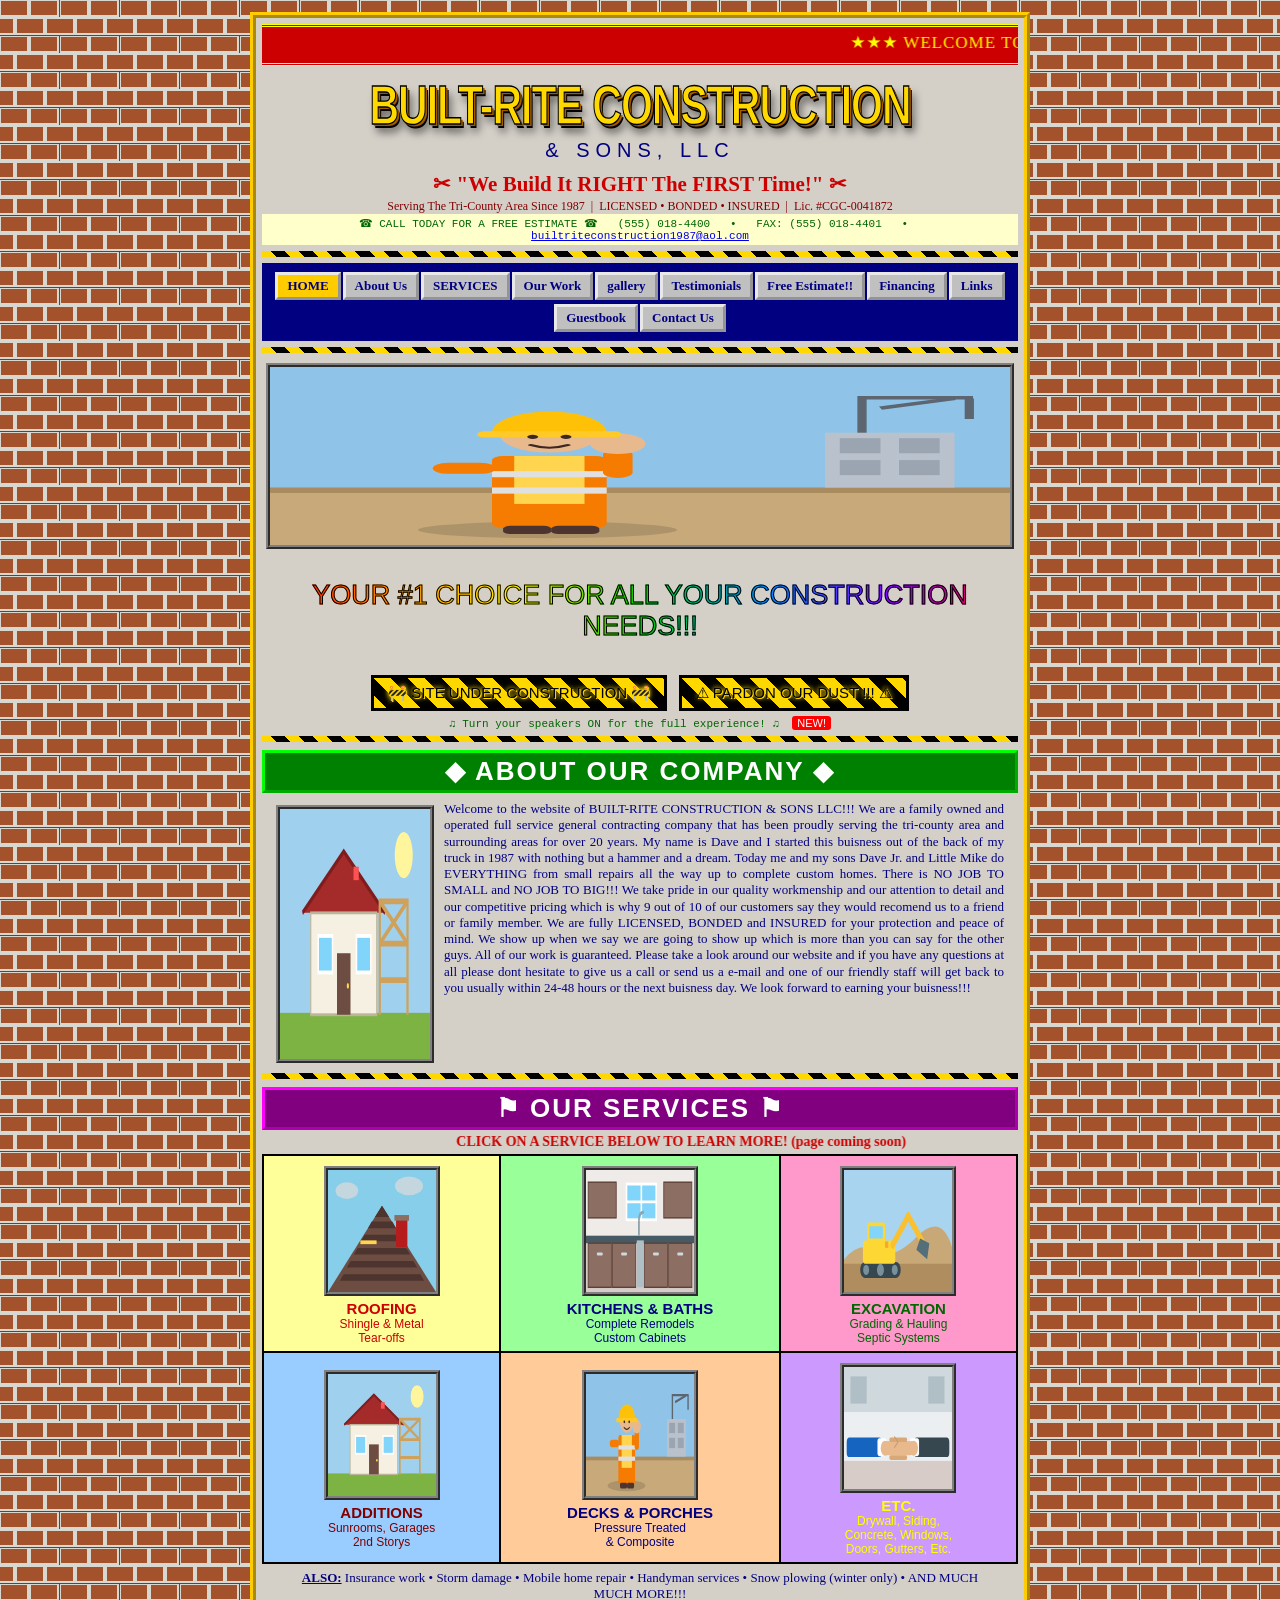
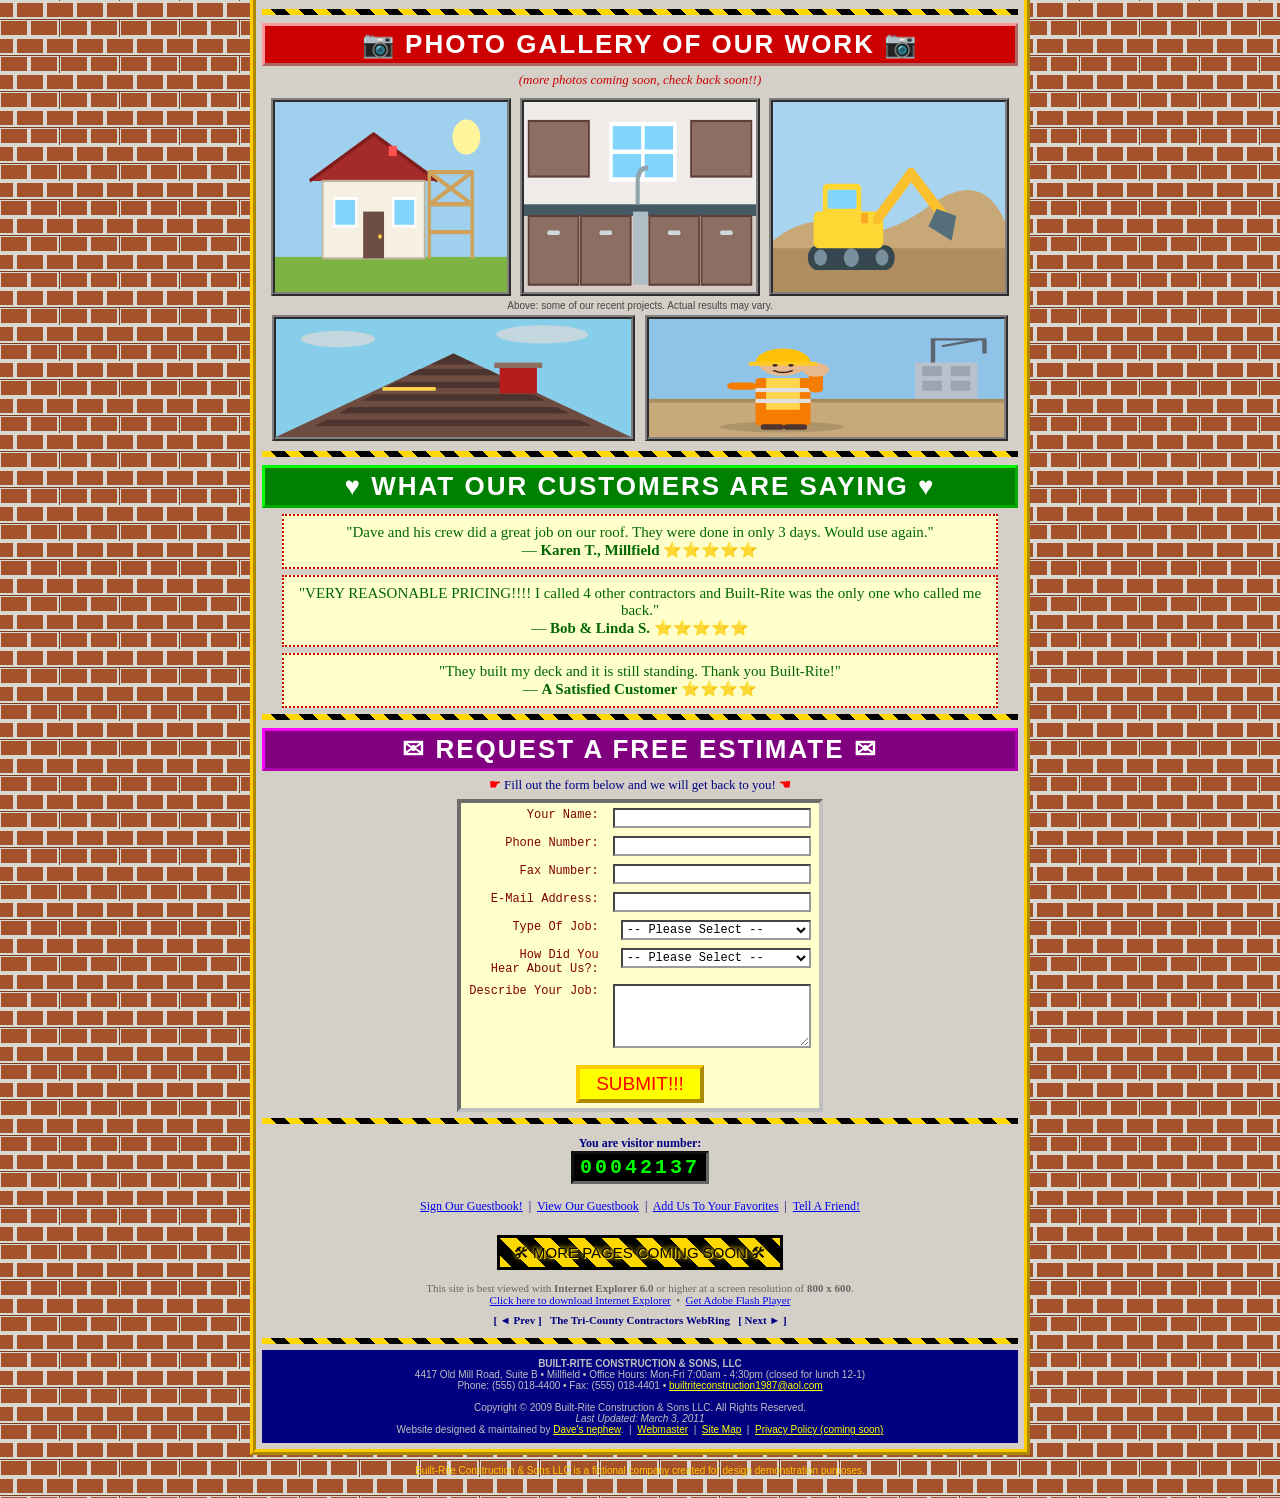
==== index.html @ 304568a7 "Add deliberately dated one-page site for Built-Rite Construction Fictional general-contractor brand " ====
<!DOCTYPE html>
<html lang="en">
<head>
<meta charset="utf-8">
<title>BUILT-RITE CONSTRUCTION &amp; SONS LLC - Home Page - Welcome!!! - General Contractor - Licensed &amp; Bonded</title>
<meta name="keywords" content="construction, contractor, builder, remodel, roofing, decks, concrete, construction company, best contractor, cheap contractor, construction near me">
<meta name="description" content="Built-Rite Construction & Sons LLC. We Build It RIGHT the FIRST Time!!! Call today for a FREE estimate!">
<meta name="author" content="Webmaster">
<meta name="generator" content="Microsoft FrontPage 4.0">
<style>
/* ============ BUILT-RITE CONSTRUCTION WEBSITE ============ */
/* DO NOT EDIT - website by Dave's nephew                    */

body {
  background-color: #1a1a1a;
  background-image: url("data:image/svg+xml,%3Csvg xmlns='http://www.w3.org/2000/svg' width='60' height='36'%3E%3Crect width='60' height='36' fill='%237a3b1e'/%3E%3Cg fill='%23a4522b' stroke='%23d8d8d0' stroke-width='2'%3E%3Crect x='0' y='0' width='28' height='16'/%3E%3Crect x='30' y='0' width='28' height='16'/%3E%3Crect x='-14' y='18' width='28' height='16'/%3E%3Crect x='16' y='18' width='28' height='16'/%3E%3Crect x='46' y='18' width='28' height='16'/%3E%3C/g%3E%3C/svg%3E");
  margin: 0;
  padding: 12px 0;
  font-family: "Comic Sans MS", "Comic Sans", cursive;
  font-size: 13px;
  color: #000080;
  text-align: center;
}

/* main table - 780px is the standard so it fits on all monitors */
table.mainlayout {
  width: 780px;
  margin: 0 auto;
  background-color: #d4d0c8;
  border: 6px ridge #ffcc00;
  border-collapse: separate;
  text-align: center;
}
td { padding: 4px; vertical-align: top; }

hr.divider {
  height: 6px;
  border: 0;
  background-image: repeating-linear-gradient(45deg,#ffd800 0 10px,#000 10px 20px);
  margin: 6px 0;
}

/* company name - WordArt style */
h1.wordart {
  font-family: Impact, "Arial Black", sans-serif;
  font-size: 41px;
  letter-spacing: -1px;
  margin: 6px 0 0 0;
  color: #ffd800;
  -webkit-text-stroke: 1px #000;
  text-shadow: 2px 2px 0 #a05a00, 3px 3px 0 #000, 5px 6px 7px rgba(0,0,0,.6);
  transform: scaleY(1.35);
  padding: 10px 0;
  white-space: nowrap;
}

.tagline {
  font-family: Papyrus, "Brush Script MT", fantasy;
  font-size: 21px;
  color: #cc0000;
  font-weight: bold;
  margin: 10px 0 2px 0;
}

.blink { animation: blink 1.1s steps(1) infinite; }
@keyframes blink { 0%, 72% { opacity: 1; } 73%, 100% { opacity: 0; } }

.rainbow {
  font-family: Impact, sans-serif;
  font-size: 27px;
  background-image: linear-gradient(90deg,#ff0000,#ff8800,#ffee00,#00cc00,#0088ff,#8800ff,#ff0000);
  -webkit-background-clip: text;
  background-clip: text;
  color: transparent;
  -webkit-text-stroke: 1px #000;
  text-transform: uppercase;
}

marquee { font-family: "Times New Roman", serif; }

.topbar {
  background: #cc0000;
  color: #ffff00;
  font-family: Impact, sans-serif;
  font-size: 17px;
  letter-spacing: 1px;
  padding: 5px 0;
  border-top: 3px double #ffff00;
  border-bottom: 3px double #ffff00;
}

/* NAVIGATION BUTTONS */
.nav { background: #000080; padding: 7px 3px; }
.nav a {
  display: inline-block;
  font-family: "Comic Sans MS", cursive;
  font-size: 13px;
  font-weight: bold;
  color: #000080;
  background: #c0c0c0;
  border: 3px outset #e8e8e8;
  padding: 3px 9px;
  margin: 2px 1px;
  text-decoration: none;
}
.nav a:hover { border-style: inset; background: #ffff00; color: #ff0000; }
.nav a.current { background: #ffcc00; }

.phonebar {
  font-family: "Courier New", monospace;
  font-size: 11px;
  color: #006600;
  background: #ffffcc;
  padding: 3px;
}

/* ============ PHOTOS ============ */
/* the images stretch to fill the box which is fine */
.photo { position: relative; display: inline-block; overflow: hidden; border: 4px ridge #808080; background: #b0c4de; margin: 4px 3px; vertical-align: middle; }
.photo svg, .photo img { display: block; width: 100%; height: 100%; }
.photo img { position: absolute; left: 0; top: 0; }
.photo-hero { width: 740px; height: 178px; }
.photo-med  { width: 232px; height: 190px; }
.photo-sm   { width: 108px; height: 122px; }
.photo-tall { width: 150px; height: 250px; }
.photo-wide { width: 355px; height: 118px; }

.caption { font-size: 10px; color: #444; font-family: Arial, sans-serif; }

/* ============ SECTIONS ============ */
h2.sectiontitle {
  font-family: Impact, sans-serif;
  font-size: 26px;
  color: #ffffff;
  background: #008000;
  border: 3px outset #00ff00;
  margin: 8px 0 4px 0;
  padding: 3px;
  text-transform: uppercase;
  letter-spacing: 2px;
}
h2.alt { background: #800080; border-color: #ff00ff; }
h2.alt2 { background: #cc0000; border-color: #ff9999; }

p.bodytext { font-size: 13px; line-height: 1.25; color: #000080; margin: 6px 30px; text-align: center; }

.services {
  width: 100%;
  border-collapse: collapse;
  font-family: Arial, sans-serif;
  font-size: 12px;
}
.services td { border: 2px solid #000; padding: 6px; text-align: center; vertical-align: middle; }
.svc1 { background: #ffff99; color: #cc0000; }
.svc2 { background: #99ff99; color: #000080; }
.svc3 { background: #ff99cc; color: #006600; }
.svc4 { background: #99ccff; color: #800000; }
.svc5 { background: #ffcc99; color: #000080; }
.svc6 { background: #cc99ff; color: #ffff00; }
.svc b { font-size: 15px; }

.testimonial {
  font-family: Papyrus, fantasy;
  font-size: 15px;
  color: #006600;
  background: #ffffcc;
  border: 2px dotted #cc0000;
  padding: 8px;
  margin: 6px 20px;
}

/* FREE ESTIMATE FORM */
.formtable { margin: 0 auto; background: #ffffcc; border: 4px inset #c0c0c0; font-family: "Courier New", monospace; font-size: 12px; }
.formtable td { padding: 3px 6px; text-align: right; color: #800000; }
.formtable input[type=text], .formtable textarea, .formtable select {
  font-family: "Courier New", monospace; font-size: 12px; border: 2px inset #999; background: #fff; width: 190px;
}
.bigbutton {
  font-family: Impact, sans-serif; font-size: 19px; color: #ff0000; background: #ffff00;
  border: 4px outset #ffcc00; padding: 4px 16px; cursor: pointer; text-transform: uppercase;
}

/* UNDER CONSTRUCTION SIGN */
.underconstruction {
  display: inline-block; font-family: Impact, sans-serif; font-size: 15px; color: #000;
  padding: 6px 14px; border: 3px solid #000; margin: 6px 4px;
  background-image: repeating-linear-gradient(45deg,#ffd800 0 12px,#000000 12px 24px);
  background-size: 34px 34px;
  animation: barberpole 1.1s linear infinite;
  text-shadow: 0 0 4px #ffd800, 0 0 6px #ffd800, 1px 1px 0 #ffd800;
}
@keyframes barberpole { to { background-position: 34px 0; } }

.counter {
  display: inline-block; font-family: "Courier New", monospace; font-size: 20px; font-weight: bold;
  color: #00ff00; background: #000; border: 3px inset #666; padding: 2px 6px; letter-spacing: 3px;
}

.badge-new {
  font-family: Impact, sans-serif; font-size: 11px; color: #fff; background: #ff0000;
  padding: 1px 5px; border-radius: 3px; animation: blink 1.1s steps(1) infinite;
}

.footer { background: #000080; color: #c0c0c0; font-family: Arial, sans-serif; font-size: 10px; padding: 8px; }
.footer a { color: #ffff00; }

a { color: #0000ee; }
a:visited { color: #800080; }
</style>
</head>
<body>

<!-- fallback artwork so the photos still show if the picture links stop working -->
<svg width="0" height="0" style="position:absolute" aria-hidden="true"><defs>

  <symbol id="ph-worker" viewBox="0 0 400 260" preserveAspectRatio="none">
    <rect width="400" height="260" fill="#8fc4e8"/>
    <rect y="180" width="400" height="80" fill="#c8a97a"/>
    <rect y="176" width="400" height="8" fill="#a98b60"/>
    <g stroke="#5c6570" stroke-width="5" fill="none"><path d="M320 175V45h60"/><path d="M330 60l40-14"/><path d="M378 46v30"/></g>
    <rect x="300" y="96" width="70" height="80" fill="#b9c2cc"/>
    <g fill="#9aa5b1"><rect x="308" y="104" width="22" height="22"/><rect x="340" y="104" width="22" height="22"/><rect x="308" y="136" width="22" height="22"/><rect x="340" y="136" width="22" height="22"/></g>
    <ellipse cx="150" cy="238" rx="70" ry="12" fill="#00000022"/>
    <rect x="120" y="130" width="62" height="105" rx="6" fill="#f57c00"/>
    <rect x="132" y="130" width="38" height="70" fill="#ffd54f"/>
    <g fill="#e0e0e0"><rect x="120" y="152" width="62" height="9"/><rect x="120" y="176" width="62" height="9"/></g>
    <rect x="88" y="140" width="34" height="16" rx="8" fill="#f57c00"/>
    <rect x="180" y="120" width="16" height="42" rx="8" fill="#f57c00"/>
    <circle cx="188" cy="112" r="15" fill="#e8b98d"/>
    <rect x="182" y="98" width="12" height="18" rx="5" fill="#e8b98d"/>
    <circle cx="151" cy="98" r="27" fill="#e8b98d"/>
    <path d="M120 96a31 31 0 0 1 62 0z" fill="#ffc107"/>
    <rect x="112" y="94" width="78" height="9" rx="4" fill="#ffca28"/>
    <g fill="#3e2723"><circle cx="142" cy="102" r="3"/><circle cx="160" cy="102" r="3"/></g>
    <path d="M141 114q10 8 20 0" stroke="#3e2723" stroke-width="3" fill="none" stroke-linecap="round"/>
    <rect x="126" y="232" width="26" height="12" rx="4" fill="#4e342e"/>
    <rect x="152" y="232" width="26" height="12" rx="4" fill="#4e342e"/>
  </symbol>

  <symbol id="ph-excavator" viewBox="0 0 400 260" preserveAspectRatio="none">
    <rect width="400" height="260" fill="#a8d4ef"/>
    <path d="M0 190h400v70H0z" fill="#b08d5f"/>
    <path d="M0 190q60-40 120-18t150-30 130 22v36H0z" fill="#c9a877"/>
    <rect x="60" y="196" width="150" height="34" rx="17" fill="#37474f"/>
    <g fill="#78909c"><circle cx="82" cy="213" r="11"/><circle cx="135" cy="213" r="13"/><circle cx="188" cy="213" r="11"/></g>
    <rect x="70" y="150" width="120" height="50" rx="8" fill="#fdd835"/>
    <rect x="86" y="112" width="66" height="44" rx="7" fill="#fdd835"/>
    <rect x="94" y="120" width="50" height="26" rx="3" fill="#81d4fa"/>
    <g stroke="#fbc02d" stroke-width="16" fill="none" stroke-linecap="round"><path d="M180 160l58-62"/><path d="M238 98l52 54"/></g>
    <path d="M282 146l34 10-8 34-40-20z" fill="#546e7a"/>
    <g fill="#37474f"><path d="M272 174l6 12M286 180l5 12M300 186l4 12"/></g>
    <rect x="152" y="152" width="12" height="14" fill="#f9a825"/>
  </symbol>

  <symbol id="ph-house" viewBox="0 0 400 260" preserveAspectRatio="none">
    <rect width="400" height="260" fill="#9fd0ee"/>
    <circle cx="330" cy="48" r="24" fill="#fff59d"/>
    <rect y="212" width="400" height="48" fill="#7cb342"/>
    <path d="M60 108l110-64 110 64z" fill="#a52a2a"/>
    <path d="M60 108l110-64 110 64" fill="none" stroke="#7f1d1d" stroke-width="5"/>
    <rect x="82" y="108" width="176" height="106" fill="#f5f0e1"/>
    <rect x="82" y="108" width="176" height="106" fill="none" stroke="#bdb59a" stroke-width="3"/>
    <rect x="152" y="150" width="36" height="64" fill="#6d4c41"/>
    <circle cx="181" cy="184" r="3" fill="#ffd54f"/>
    <g fill="#81d4fa" stroke="#fff" stroke-width="4"><rect x="102" y="132" width="38" height="38"/><rect x="204" y="132" width="38" height="38"/></g>
    <g stroke="#cfa15a" stroke-width="6" fill="none"><path d="M266 214V96h74v118"/><path d="M266 140h74M266 178h74"/><path d="M266 96l74 44M340 96l-74 44"/></g>
    <rect x="196" y="60" width="14" height="14" fill="#ff5252"/>
  </symbol>

  <symbol id="ph-handshake" viewBox="0 0 400 260" preserveAspectRatio="none">
    <rect width="400" height="260" fill="#eceff1"/>
    <rect y="0" width="400" height="96" fill="#cfd8dc"/>
    <g fill="#b0bec5"><rect x="24" y="20" width="60" height="58"/><rect x="312" y="20" width="60" height="58"/></g>
    <rect y="200" width="400" height="60" fill="#d7ccc8"/>
    <rect x="10" y="150" width="130" height="42" rx="10" fill="#1565c0"/>
    <rect x="260" y="150" width="130" height="42" rx="10" fill="#37474f"/>
    <rect x="124" y="152" width="34" height="38" rx="6" fill="#fff"/>
    <rect x="244" y="152" width="34" height="38" rx="6" fill="#fff"/>
    <path d="M150 158h110v30H150z" fill="#e8b98d"/>
    <g fill="#d9a877"><rect x="168" y="150" width="66" height="10" rx="5"/><rect x="168" y="188" width="66" height="10" rx="5"/></g>
    <circle cx="152" cy="173" r="16" fill="#e8b98d"/>
    <circle cx="258" cy="173" r="16" fill="#e8b98d"/>
    <path d="M186 148l14 12-14 12" fill="none" stroke="#c99a6b" stroke-width="3"/>
  </symbol>

  <symbol id="ph-roof" viewBox="0 0 400 260" preserveAspectRatio="none">
    <rect width="400" height="260" fill="#87ceeb"/>
    <g fill="#cfd8dc" opacity=".85"><ellipse cx="70" cy="44" rx="42" ry="18"/><ellipse cx="300" cy="34" rx="52" ry="20"/></g>
    <path d="M0 260L200 76l200 184z" fill="#6d4c41"/>
    <g fill="#4e342e">
      <path d="M200 76l-26 24h52zM148 124h104l-14-14H162zM122 152h156l-14-14H136zM96 180h208l-14-14H110zM70 208h260l-14-14H84zM44 236h312l-14-14H58z"/>
    </g>
    <rect x="252" y="104" width="42" height="60" fill="#b71c1c"/>
    <rect x="246" y="96" width="54" height="12" fill="#8d6e63"/>
    <rect x="120" y="150" width="60" height="8" fill="#ffd54f"/>
  </symbol>

  <symbol id="ph-kitchen" viewBox="0 0 400 260" preserveAspectRatio="none">
    <rect width="400" height="260" fill="#efebe9"/>
    <rect y="150" width="400" height="110" fill="#d7ccc8"/>
    <rect x="0" y="140" width="400" height="16" fill="#455a64"/>
    <g fill="#8d6e63" stroke="#5d4037" stroke-width="3">
      <rect x="8" y="156" width="86" height="94"/><rect x="98" y="156" width="86" height="94"/>
      <rect x="216" y="156" width="86" height="94"/><rect x="306" y="156" width="86" height="94"/>
    </g>
    <g fill="#cfd8dc"><rect x="40" y="176" width="22" height="6" rx="3"/><rect x="130" y="176" width="22" height="6" rx="3"/><rect x="248" y="176" width="22" height="6" rx="3"/><rect x="338" y="176" width="22" height="6" rx="3"/></g>
    <rect x="188" y="150" width="26" height="100" fill="#b0bec5"/>
    <g fill="#8d6e63" stroke="#5d4037" stroke-width="3"><rect x="8" y="26" width="104" height="76"/><rect x="288" y="26" width="104" height="76"/></g>
    <rect x="150" y="30" width="110" height="76" fill="#81d4fa" stroke="#fff" stroke-width="6"/>
    <path d="M150 68h110M205 30v76" stroke="#fff" stroke-width="6"/>
    <path d="M196 108v32" stroke="#90a4ae" stroke-width="7" fill="none"/>
    <path d="M196 108q0-18 18-18" stroke="#90a4ae" stroke-width="7" fill="none"/>
  </symbol>

</defs></svg>

<table class="mainlayout"><tr><td>

<!-- ===== TOP ANNOUNCEMENT ===== -->
<div class="topbar">
  <marquee scrollamount="9">&#9733;&#9733;&#9733; WELCOME TO OUR WEBSITE !!! &nbsp; NOW BOOKING FOR SPRING 2011 &nbsp; &#9733; &nbsp; ASK ABOUT OUR SENIOR DISCOUNT &nbsp; &#9733; &nbsp; WE ACCEPT CASH AND CHECK &nbsp; &#9733; &nbsp; SE HABLA ESPANOL &nbsp; &#9733;&#9733;&#9733;</marquee>
</div>

<!-- ===== HEADER ===== -->
<h1 class="wordart">BUILT-RITE CONSTRUCTION</h1>
<div style="font-family:Impact,sans-serif;font-size:20px;color:#000080;letter-spacing:6px;">&amp; SONS, LLC</div>
<p class="tagline">&#9986; "We Build It RIGHT The FIRST Time!" &#9986;</p>
<div style="font-family:'Times New Roman',serif;font-size:12px;color:#800000;">
  Serving The Tri-County Area Since 1987 &nbsp;|&nbsp; LICENSED &#8226; BONDED &#8226; INSURED &nbsp;|&nbsp; Lic. #CGC-0041872
</div>

<div class="phonebar">
  &#9742; CALL TODAY FOR A FREE ESTIMATE &#9742; &nbsp; (555) 018-4400 &nbsp; &#8226; &nbsp; FAX: (555) 018-4401 &nbsp; &#8226; &nbsp;
  <a href="mailto:builtriteconstruction1987@aol.com">builtriteconstruction1987@aol.com</a>
</div>

<hr class="divider">

<!-- ===== NAVIGATION ===== -->
<div class="nav">
  <a href="#" class="current">HOME</a><a href="#">About Us</a><a href="#">SERVICES</a><a href="#">Our Work</a><a href="#">gallery</a><a href="#">Testimonials</a><a href="#">Free Estimate!!</a><a href="#">Financing</a><a href="#">Links</a><a href="#">Guestbook</a><a href="mailto:builtriteconstruction1987@aol.com">Contact Us</a>
</div>

<hr class="divider">

<!-- ===== HERO ===== -->
<div class="photo photo-hero">
  <svg><use href="#ph-worker"/></svg>
  <img src="https://images.unsplash.com/photo-1504307651254-35680f356dfd?w=900" alt="construction" onerror="this.style.display='none'">
</div>

<p class="rainbow blink">YOUR #1 CHOICE FOR ALL YOUR CONSTRUCTION NEEDS!!!</p>

<div>
  <span class="underconstruction">&#128679; SITE UNDER CONSTRUCTION &#128679;</span>
  <span class="underconstruction">&#9888; PARDON OUR DUST !!! &#9888;</span>
</div>

<div style="font-family:'Courier New',monospace;font-size:11px;color:#006600;">
  &#9835; Turn your speakers ON for the full experience! &#9835; &nbsp;<span class="badge-new">NEW!</span>
</div>

<hr class="divider">

<!-- ===== ABOUT ===== -->
<h2 class="sectiontitle">&#9670; About Our Company &#9670;</h2>

<div class="photo photo-tall" style="float:left;margin:8px 10px 4px 14px;">
  <svg><use href="#ph-house"/></svg>
  <img src="https://images.unsplash.com/photo-1541888946425-d81bb19240f5?w=400" alt="house" onerror="this.style.display='none'">
</div>

<p class="bodytext" style="text-align:justify;margin:8px 14px;">
Welcome to the website of BUILT-RITE CONSTRUCTION &amp; SONS LLC!!! We are a family owned and operated
full service general contracting company that has been proudly serving the tri-county area and
surrounding areas for over 20 years. My name is Dave and I started this buisness out of the back of my
truck in 1987 with nothing but a hammer and a dream. Today me and my sons Dave Jr. and Little Mike do
EVERYTHING from small repairs all the way up to complete custom homes. There is NO JOB TO SMALL and NO
JOB TO BIG!!! We take pride in our quality workmenship and our attention to detail and our competitive
pricing which is why 9 out of 10 of our customers say they would recomend us to a friend or family
member. We are fully LICENSED, BONDED and INSURED for your protection and peace of mind. We show up
when we say we are going to show up which is more than you can say for the other guys. All of our work
is guaranteed. Please take a look around our website and if you have any questions at all please dont
hesitate to give us a call or send us a e-mail and one of our friendly staff will get back to you
usually within 24-48 hours or the next buisness day. We look forward to earning your buisness!!!
</p>
<div style="clear:both"></div>

<hr class="divider">

<!-- ===== SERVICES ===== -->
<h2 class="sectiontitle alt">&#9873; Our Services &#9873;</h2>
<div style="font-family:'Times New Roman',serif;font-size:14px;color:#cc0000;font-weight:bold;">
  <marquee direction="left" scrollamount="6" behavior="alternate">CLICK ON A SERVICE BELOW TO LEARN MORE! (page coming soon)</marquee>
</div>

<table class="services">
  <tr>
    <td class="svc svc1"><div class="photo photo-sm"><svg><use href="#ph-roof"/></svg><img src="https://images.unsplash.com/photo-1632759145351-1d592919f522?w=300" alt="" onerror="this.style.display='none'"></div><br><b>ROOFING</b><br>Shingle &amp; Metal<br>Tear-offs</td>
    <td class="svc svc2"><div class="photo photo-sm"><svg><use href="#ph-kitchen"/></svg><img src="https://images.unsplash.com/photo-1556909212-d5b604d0c90d?w=300" alt="" onerror="this.style.display='none'"></div><br><b>KITCHENS &amp; BATHS</b><br>Complete Remodels<br>Custom Cabinets</td>
    <td class="svc svc3"><div class="photo photo-sm"><svg><use href="#ph-excavator"/></svg><img src="https://images.unsplash.com/photo-1621922688758-359fc864071e?w=300" alt="" onerror="this.style.display='none'"></div><br><b>EXCAVATION</b><br>Grading &amp; Hauling<br>Septic Systems</td>
  </tr>
  <tr>
    <td class="svc svc4"><div class="photo photo-sm"><svg><use href="#ph-house"/></svg><img src="https://images.unsplash.com/photo-1503387762-592deb58ef4e?w=300" alt="" onerror="this.style.display='none'"></div><br><b>ADDITIONS</b><br>Sunrooms, Garages<br>2nd Storys</td>
    <td class="svc svc5"><div class="photo photo-sm"><svg><use href="#ph-worker"/></svg><img src="https://images.unsplash.com/photo-1581094794329-c8112a89af12?w=300" alt="" onerror="this.style.display='none'"></div><br><b>DECKS &amp; PORCHES</b><br>Pressure Treated<br>&amp; Composite</td>
    <td class="svc svc6"><div class="photo photo-sm"><svg><use href="#ph-handshake"/></svg><img src="https://images.unsplash.com/photo-1521737604893-d14cc237f11d?w=300" alt="" onerror="this.style.display='none'"></div><br><b>ETC.</b><br>Drywall, Siding,<br>Concrete, Windows,<br>Doors, Gutters, Etc.</td>
  </tr>
</table>

<p class="bodytext"><b><u>ALSO:</u></b> Insurance work &#8226; Storm damage &#8226; Mobile home repair &#8226; Handyman services &#8226; Snow plowing (winter only) &#8226; AND MUCH MUCH MORE!!!</p>

<hr class="divider">

<!-- ===== GALLERY ===== -->
<h2 class="sectiontitle alt2">&#128247; Photo Gallery Of Our Work &#128247;</h2>
<p class="bodytext" style="color:#cc0000;"><i>(more photos coming soon, check back soon!!)</i></p>

<div>
  <div class="photo photo-med"><svg><use href="#ph-house"/></svg><img src="https://images.unsplash.com/photo-1486406146926-c627a92ad1ab?w=500" alt="" onerror="this.style.display='none'"></div>
  <div class="photo photo-med"><svg><use href="#ph-kitchen"/></svg><img src="https://images.unsplash.com/photo-1600585154340-be6161a56a0c?w=500" alt="" onerror="this.style.display='none'"></div>
  <div class="photo photo-med"><svg><use href="#ph-excavator"/></svg><img src="https://images.unsplash.com/photo-1615874959474-d609969a20ed?w=500" alt="" onerror="this.style.display='none'"></div>
</div>
<div class="caption">Above: some of our recent projects. Actual results may vary.</div>
<div>
  <div class="photo photo-wide"><svg><use href="#ph-roof"/></svg><img src="https://images.unsplash.com/photo-1635424710928-0544e8512eae?w=600" alt="" onerror="this.style.display='none'"></div>
  <div class="photo photo-wide"><svg><use href="#ph-worker"/></svg><img src="https://images.unsplash.com/photo-1590644365607-1c5a0a1b0d0e?w=600" alt="" onerror="this.style.display='none'"></div>
</div>

<hr class="divider">

<!-- ===== TESTIMONIALS ===== -->
<h2 class="sectiontitle">&#9829; What Our Customers Are Saying &#9829;</h2>
<div class="testimonial">"Dave and his crew did a great job on our roof. They were done in only 3 days. Would use again."<br>&#8212; <b>Karen T., Millfield</b> &#11088;&#11088;&#11088;&#11088;&#11088;</div>
<div class="testimonial">"VERY REASONABLE PRICING!!!! I called 4 other contractors and Built-Rite was the only one who called me back."<br>&#8212; <b>Bob &amp; Linda S.</b> &#11088;&#11088;&#11088;&#11088;&#11088;</div>
<div class="testimonial">"They built my deck and it is still standing. Thank you Built-Rite!"<br>&#8212; <b>A Satisfied Customer</b> &#11088;&#11088;&#11088;&#11088;</div>

<hr class="divider">

<!-- ===== ESTIMATE FORM ===== -->
<h2 class="sectiontitle alt">&#9993; Request A FREE Estimate &#9993;</h2>
<p class="bodytext"><span class="blink" style="color:#ff0000;font-weight:bold;">&#9755;</span> Fill out the form below and we will get back to you! <span class="blink" style="color:#ff0000;font-weight:bold;">&#9754;</span></p>

<form onsubmit="alert('Thank you! Your request could not be sent. Please call us instead.'); return false;">
<table class="formtable">
  <tr><td>Your Name:</td><td><input type="text"></td></tr>
  <tr><td>Phone Number:</td><td><input type="text"></td></tr>
  <tr><td>Fax Number:</td><td><input type="text"></td></tr>
  <tr><td>E-Mail Address:</td><td><input type="text"></td></tr>
  <tr><td>Type Of Job:</td><td><select><option>-- Please Select --</option><option>Roofing</option><option>Kitchen/Bath</option><option>Excavation</option><option>Addition</option><option>Deck</option><option>Other</option></select></td></tr>
  <tr><td>How Did You<br>Hear About Us?:</td><td><select><option>-- Please Select --</option><option>Phone Book</option><option>Yard Sign</option><option>Newspaper</option><option>Friend</option><option>Truck</option></select></td></tr>
  <tr><td valign="top">Describe Your Job:</td><td><textarea rows="4"></textarea></td></tr>
  <tr><td colspan="2" style="text-align:center;padding-top:8px;"><button type="submit" class="bigbutton">SUBMIT!!!</button></td></tr>
</table>
</form>

<hr class="divider">

<!-- ===== WEB 1.0 JUNK DRAWER ===== -->
<div style="font-family:'Times New Roman',serif;font-size:12px;color:#000080;padding:6px;">
  <b>You are visitor number:</b><br>
  <span class="counter">00042137</span><br><br>
  <a href="#">Sign Our Guestbook!</a> &nbsp;|&nbsp; <a href="#">View Our Guestbook</a> &nbsp;|&nbsp;
  <a href="#">Add Us To Your Favorites</a> &nbsp;|&nbsp; <a href="#">Tell A Friend!</a><br><br>
  <span class="underconstruction">&#128736; MORE PAGES COMING SOON &#128736;</span><br>
  <div style="font-size:11px;color:#666;margin-top:6px;">
    This site is best viewed with <b>Internet Explorer 6.0</b> or higher at a screen resolution of <b>800 x 600</b>.<br>
    <a href="#">Click here to download Internet Explorer</a> &nbsp;&#8226;&nbsp; <a href="#">Get Adobe Flash Player</a>
  </div>
  <div style="margin-top:8px;font-size:11px;">
    <b>[ &#9668; Prev ]</b> &nbsp; <b>The Tri-County Contractors WebRing</b> &nbsp; <b>[ Next &#9658; ]</b>
  </div>
</div>

<hr class="divider">

<!-- ===== FOOTER ===== -->
<div class="footer">
  <b>BUILT-RITE CONSTRUCTION &amp; SONS, LLC</b><br>
  4417 Old Mill Road, Suite B &#8226; Millfield &#8226; Office Hours: Mon-Fri 7:00am - 4:30pm (closed for lunch 12-1)<br>
  Phone: (555) 018-4400 &#8226; Fax: (555) 018-4401 &#8226;
  <a href="mailto:builtriteconstruction1987@aol.com">builtriteconstruction1987@aol.com</a><br><br>
  Copyright &copy; 2009 Built-Rite Construction &amp; Sons LLC. All Rights Reserved.<br>
  <i>Last Updated: March 3, 2011</i><br>
  Website designed &amp; maintained by <a href="#">Dave's nephew</a>. &nbsp;|&nbsp; <a href="#">Webmaster</a> &nbsp;|&nbsp; <a href="#">Site Map</a> &nbsp;|&nbsp; <a href="#">Privacy Policy (coming soon)</a>
</div>

</td></tr></table>

<div style="font-family:Arial,sans-serif;font-size:10px;color:#ffcc00;padding:10px;">
  Built-Rite Construction &amp; Sons LLC is a fictional company created for design demonstration purposes.
</div>

</body>
</html>
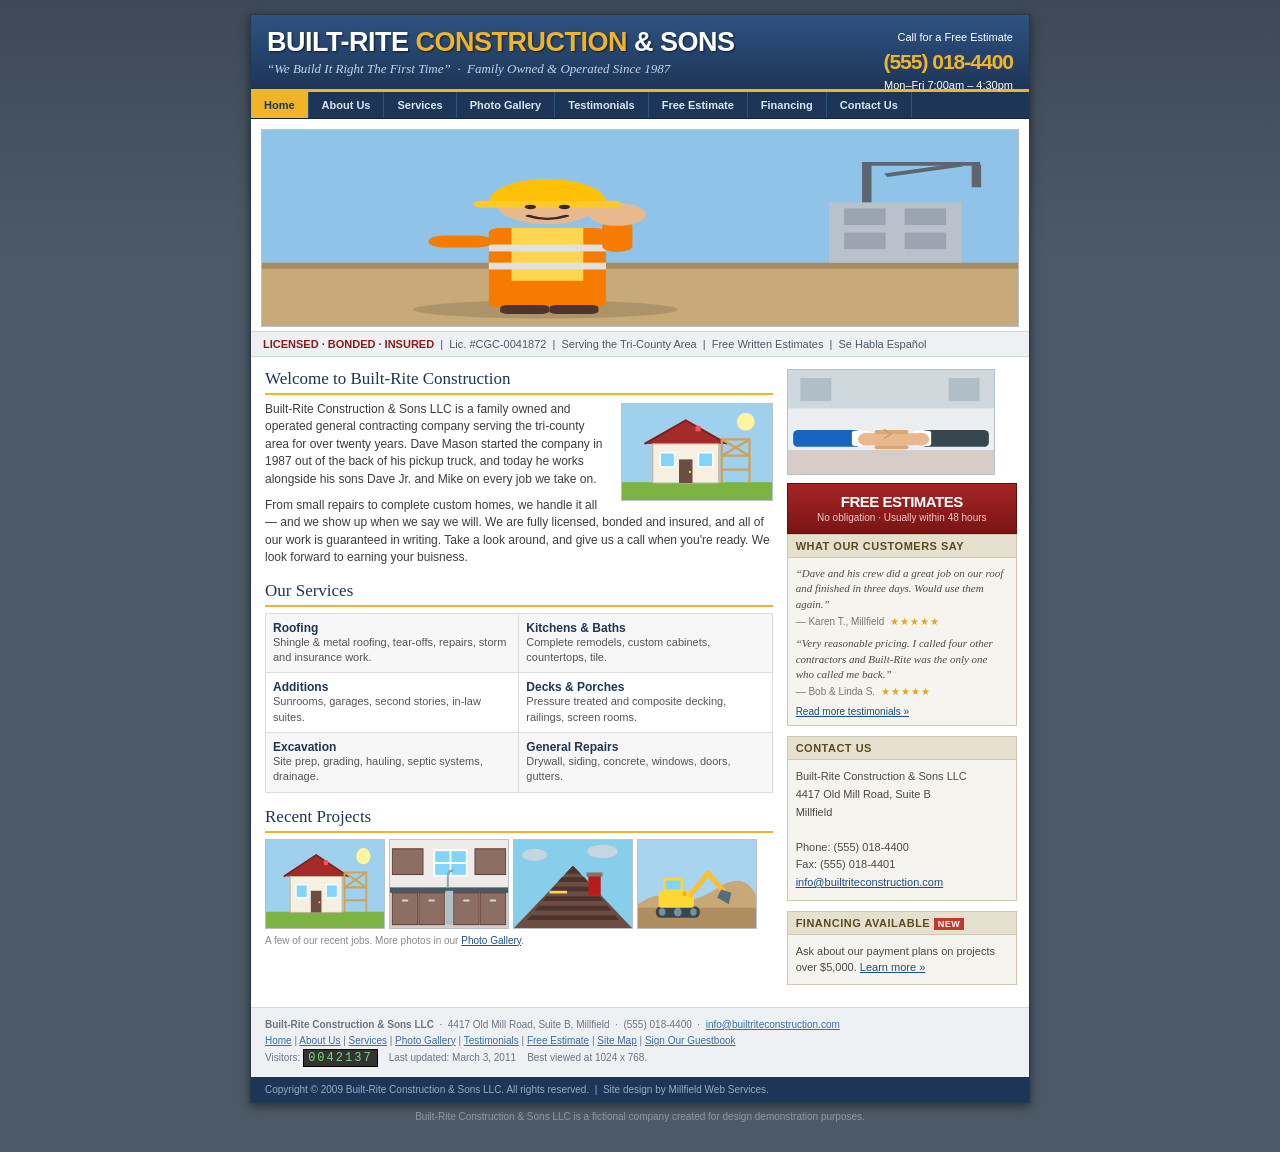
==== commit 52c02d63: "Tone down Built-Rite site from parody to plausible dated template The first pass read as a joke rath" ====
--- a/index.html
+++ b/index.html
@@ -2,214 +2,79 @@
 <html lang="en">
 <head>
 <meta charset="utf-8">
-<title>BUILT-RITE CONSTRUCTION &amp; SONS LLC - Home Page - Welcome!!! - General Contractor - Licensed &amp; Bonded</title>
-<meta name="keywords" content="construction, contractor, builder, remodel, roofing, decks, concrete, construction company, best contractor, cheap contractor, construction near me">
-<meta name="description" content="Built-Rite Construction & Sons LLC. We Build It RIGHT the FIRST Time!!! Call today for a FREE estimate!">
-<meta name="author" content="Webmaster">
-<meta name="generator" content="Microsoft FrontPage 4.0">
+<title>Built-Rite Construction &amp; Sons LLC | General Contractor | Roofing, Remodeling, Additions</title>
+<meta name="keywords" content="construction, general contractor, roofing, remodeling, additions, decks, excavation, licensed contractor">
+<meta name="description" content="Built-Rite Construction & Sons LLC - family owned general contractor serving the tri-county area since 1987. Licensed, bonded and insured. Free estimates.">
 <style>
-/* ============ BUILT-RITE CONSTRUCTION WEBSITE ============ */
-/* DO NOT EDIT - website by Dave's nephew                    */
-
-body {
-  background-color: #1a1a1a;
-  background-image: url("data:image/svg+xml,%3Csvg xmlns='http://www.w3.org/2000/svg' width='60' height='36'%3E%3Crect width='60' height='36' fill='%237a3b1e'/%3E%3Cg fill='%23a4522b' stroke='%23d8d8d0' stroke-width='2'%3E%3Crect x='0' y='0' width='28' height='16'/%3E%3Crect x='30' y='0' width='28' height='16'/%3E%3Crect x='-14' y='18' width='28' height='16'/%3E%3Crect x='16' y='18' width='28' height='16'/%3E%3Crect x='46' y='18' width='28' height='16'/%3E%3C/g%3E%3C/svg%3E");
-  margin: 0;
-  padding: 12px 0;
-  font-family: "Comic Sans MS", "Comic Sans", cursive;
-  font-size: 13px;
-  color: #000080;
-  text-align: center;
-}
-
-/* main table - 780px is the standard so it fits on all monitors */
-table.mainlayout {
-  width: 780px;
-  margin: 0 auto;
-  background-color: #d4d0c8;
-  border: 6px ridge #ffcc00;
-  border-collapse: separate;
-  text-align: center;
-}
-td { padding: 4px; vertical-align: top; }
-
-hr.divider {
-  height: 6px;
-  border: 0;
-  background-image: repeating-linear-gradient(45deg,#ffd800 0 10px,#000 10px 20px);
-  margin: 6px 0;
-}
-
-/* company name - WordArt style */
-h1.wordart {
-  font-family: Impact, "Arial Black", sans-serif;
-  font-size: 41px;
-  letter-spacing: -1px;
-  margin: 6px 0 0 0;
-  color: #ffd800;
-  -webkit-text-stroke: 1px #000;
-  text-shadow: 2px 2px 0 #a05a00, 3px 3px 0 #000, 5px 6px 7px rgba(0,0,0,.6);
-  transform: scaleY(1.35);
-  padding: 10px 0;
-  white-space: nowrap;
-}
-
-.tagline {
-  font-family: Papyrus, "Brush Script MT", fantasy;
-  font-size: 21px;
-  color: #cc0000;
-  font-weight: bold;
-  margin: 10px 0 2px 0;
-}
-
-.blink { animation: blink 1.1s steps(1) infinite; }
-@keyframes blink { 0%, 72% { opacity: 1; } 73%, 100% { opacity: 0; } }
-
-.rainbow {
-  font-family: Impact, sans-serif;
-  font-size: 27px;
-  background-image: linear-gradient(90deg,#ff0000,#ff8800,#ffee00,#00cc00,#0088ff,#8800ff,#ff0000);
-  -webkit-background-clip: text;
-  background-clip: text;
-  color: transparent;
-  -webkit-text-stroke: 1px #000;
-  text-transform: uppercase;
-}
-
-marquee { font-family: "Times New Roman", serif; }
-
-.topbar {
-  background: #cc0000;
-  color: #ffff00;
-  font-family: Impact, sans-serif;
-  font-size: 17px;
-  letter-spacing: 1px;
-  padding: 5px 0;
-  border-top: 3px double #ffff00;
-  border-bottom: 3px double #ffff00;
-}
-
-/* NAVIGATION BUTTONS */
-.nav { background: #000080; padding: 7px 3px; }
-.nav a {
-  display: inline-block;
-  font-family: "Comic Sans MS", cursive;
-  font-size: 13px;
-  font-weight: bold;
-  color: #000080;
-  background: #c0c0c0;
-  border: 3px outset #e8e8e8;
-  padding: 3px 9px;
-  margin: 2px 1px;
-  text-decoration: none;
-}
-.nav a:hover { border-style: inset; background: #ffff00; color: #ff0000; }
-.nav a.current { background: #ffcc00; }
-
-.phonebar {
-  font-family: "Courier New", monospace;
-  font-size: 11px;
-  color: #006600;
-  background: #ffffcc;
-  padding: 3px;
-}
-
-/* ============ PHOTOS ============ */
-/* the images stretch to fill the box which is fine */
-.photo { position: relative; display: inline-block; overflow: hidden; border: 4px ridge #808080; background: #b0c4de; margin: 4px 3px; vertical-align: middle; }
-.photo svg, .photo img { display: block; width: 100%; height: 100%; }
-.photo img { position: absolute; left: 0; top: 0; }
-.photo-hero { width: 740px; height: 178px; }
-.photo-med  { width: 232px; height: 190px; }
-.photo-sm   { width: 108px; height: 122px; }
-.photo-tall { width: 150px; height: 250px; }
-.photo-wide { width: 355px; height: 118px; }
-
-.caption { font-size: 10px; color: #444; font-family: Arial, sans-serif; }
-
-/* ============ SECTIONS ============ */
-h2.sectiontitle {
-  font-family: Impact, sans-serif;
-  font-size: 26px;
-  color: #ffffff;
-  background: #008000;
-  border: 3px outset #00ff00;
-  margin: 8px 0 4px 0;
-  padding: 3px;
-  text-transform: uppercase;
-  letter-spacing: 2px;
-}
-h2.alt { background: #800080; border-color: #ff00ff; }
-h2.alt2 { background: #cc0000; border-color: #ff9999; }
-
-p.bodytext { font-size: 13px; line-height: 1.25; color: #000080; margin: 6px 30px; text-align: center; }
-
-.services {
-  width: 100%;
-  border-collapse: collapse;
-  font-family: Arial, sans-serif;
-  font-size: 12px;
-}
-.services td { border: 2px solid #000; padding: 6px; text-align: center; vertical-align: middle; }
-.svc1 { background: #ffff99; color: #cc0000; }
-.svc2 { background: #99ff99; color: #000080; }
-.svc3 { background: #ff99cc; color: #006600; }
-.svc4 { background: #99ccff; color: #800000; }
-.svc5 { background: #ffcc99; color: #000080; }
-.svc6 { background: #cc99ff; color: #ffff00; }
-.svc b { font-size: 15px; }
-
-.testimonial {
-  font-family: Papyrus, fantasy;
-  font-size: 15px;
-  color: #006600;
-  background: #ffffcc;
-  border: 2px dotted #cc0000;
-  padding: 8px;
-  margin: 6px 20px;
-}
-
-/* FREE ESTIMATE FORM */
-.formtable { margin: 0 auto; background: #ffffcc; border: 4px inset #c0c0c0; font-family: "Courier New", monospace; font-size: 12px; }
-.formtable td { padding: 3px 6px; text-align: right; color: #800000; }
-.formtable input[type=text], .formtable textarea, .formtable select {
-  font-family: "Courier New", monospace; font-size: 12px; border: 2px inset #999; background: #fff; width: 190px;
-}
-.bigbutton {
-  font-family: Impact, sans-serif; font-size: 19px; color: #ff0000; background: #ffff00;
-  border: 4px outset #ffcc00; padding: 4px 16px; cursor: pointer; text-transform: uppercase;
-}
-
-/* UNDER CONSTRUCTION SIGN */
-.underconstruction {
-  display: inline-block; font-family: Impact, sans-serif; font-size: 15px; color: #000;
-  padding: 6px 14px; border: 3px solid #000; margin: 6px 4px;
-  background-image: repeating-linear-gradient(45deg,#ffd800 0 12px,#000000 12px 24px);
-  background-size: 34px 34px;
-  animation: barberpole 1.1s linear infinite;
-  text-shadow: 0 0 4px #ffd800, 0 0 6px #ffd800, 1px 1px 0 #ffd800;
-}
-@keyframes barberpole { to { background-position: 34px 0; } }
-
-.counter {
-  display: inline-block; font-family: "Courier New", monospace; font-size: 20px; font-weight: bold;
-  color: #00ff00; background: #000; border: 3px inset #666; padding: 2px 6px; letter-spacing: 3px;
-}
-
-.badge-new {
-  font-family: Impact, sans-serif; font-size: 11px; color: #fff; background: #ff0000;
-  padding: 1px 5px; border-radius: 3px; animation: blink 1.1s steps(1) infinite;
-}
-
-.footer { background: #000080; color: #c0c0c0; font-family: Arial, sans-serif; font-size: 10px; padding: 8px; }
-.footer a { color: #ffff00; }
-
-a { color: #0000ee; }
-a:visited { color: #800080; }
+body{background:#4c5a68;background-image:linear-gradient(180deg,#3d4956 0,#4c5a68 260px);margin:0;padding:14px 0 30px;font-family:Arial,Helvetica,sans-serif;font-size:12px;color:#333;text-align:center}
+table.wrap{width:780px;margin:0 auto;background:#fff;border:1px solid #24384f;border-collapse:collapse;box-shadow:0 3px 10px rgba(0,0,0,.5);text-align:left}
+td{padding:0;vertical-align:top}
+a{color:#1b4f8a}
+
+/* header */
+.hdr{background:#25446e;background-image:linear-gradient(180deg,#2d5382 0,#1d3557 100%);padding:12px 16px;border-bottom:3px solid #f0b429;position:relative}
+.logo{font-family:"Arial Black",Arial,sans-serif;font-size:27px;color:#fff;letter-spacing:-.5px;text-shadow:1px 1px 2px rgba(0,0,0,.6);margin:0}
+.logo span{color:#f0b429}
+.sub{font-family:Georgia,"Times New Roman",serif;font-style:italic;font-size:13px;color:#c3d4e8;margin-top:3px}
+.hdrphone{position:absolute;right:16px;top:14px;text-align:right;color:#fff;font-size:11px;line-height:1.5}
+.hdrphone b{display:block;font-family:"Arial Black",Arial,sans-serif;font-size:21px;color:#f0b429;letter-spacing:-1px}
+
+/* nav */
+.nav{background:#1d3557;border-bottom:1px solid #12243c}
+.nav a{display:inline-block;padding:7px 13px;font-size:11px;font-weight:bold;color:#dbe6f3;text-decoration:none;border-right:1px solid #2d5382}
+.nav a:hover{background:#2d5382;color:#fff}
+.nav a.on{background:#f0b429;color:#1d3557}
+
+/* hero */
+.hero{padding:10px 10px 4px}
+.strip{background:#eef1f4;border-top:1px solid #d3dae1;border-bottom:1px solid #d3dae1;padding:6px 12px;font-size:11px;color:#4a5a68}
+.strip b{color:#8a1c1c}
+
+/* columns */
+.main{padding:12px 14px;width:498px}
+.side{padding:12px 12px 12px 0;width:226px}
+h2{font-family:Georgia,serif;font-size:17px;color:#1d3557;margin:0 0 6px;padding-bottom:4px;border-bottom:2px solid #f0b429;font-weight:normal}
+h3{font-size:12px;color:#8a1c1c;margin:12px 0 4px}
+p{margin:0 0 9px;line-height:1.45;font-size:12px;color:#3d3d3d}
+
+/* sidebar boxes */
+.box{background:#f6f4ee;border:1px solid #cfc7b2;margin-bottom:10px}
+.box .bt{background:#e6e0cf;border-bottom:1px solid #cfc7b2;padding:5px 8px;font-size:11px;font-weight:bold;color:#5c4a1e;text-transform:uppercase;letter-spacing:.5px}
+.box .bb{padding:8px}
+.quote{font-family:Georgia,serif;font-style:italic;font-size:11px;color:#4a4a4a;line-height:1.4;margin:0 0 4px}
+.who{font-size:10px;color:#777;margin:0 0 9px}
+.stars{color:#e8a317;letter-spacing:1px}
+.est{background:#8a1c1c;background-image:linear-gradient(180deg,#a52626 0,#7a1414 100%);color:#fff;text-align:center;padding:9px 6px;border:1px solid #5e0f0f}
+.est b{display:block;font-family:"Arial Black",Arial,sans-serif;font-size:15px;letter-spacing:-.5px}
+.est span{font-size:10px;color:#f3c9c9}
+
+/* services */
+.svc{width:100%;border-collapse:collapse;margin-top:4px}
+.svc td{border:1px solid #dcdcdc;padding:7px;font-size:11px;vertical-align:top;width:50%}
+.svc tr:nth-child(odd) td{background:#f7f7f7}
+.svc b{color:#1d3557;font-size:12px}
+.svc .li{color:#555;line-height:1.4}
+
+/* photos */
+.photo{position:relative;display:inline-block;overflow:hidden;border:1px solid #b9c2cb;background:#c8d4de;vertical-align:top}
+.photo svg,.photo img{display:block;width:100%;height:100%}
+.photo img{position:absolute;left:0;top:0}
+.ph-hero{width:756px;height:196px}
+.ph-thumb{width:118px;height:88px;margin:0 4px 4px 0}
+.ph-side{width:206px;height:104px;margin-bottom:8px}
+.ph-in{width:150px;height:96px;float:right;margin:2px 0 8px 10px}
+.cap{font-size:10px;color:#8a8a8a;margin:2px 0 8px}
+
+/* footer */
+.ftr{background:#eef1f4;border-top:1px solid #d3dae1;padding:9px 14px;font-size:10px;color:#6a7684;line-height:1.6}
+.ftr a{color:#3a6ea5}
+.ftrbar{background:#1d3557;color:#96abc4;padding:7px 14px;font-size:10px}
+.counter{font-family:"Courier New",monospace;font-size:12px;background:#333;color:#7dd87d;padding:1px 4px;letter-spacing:2px;border:1px solid #000}
+.new{background:#c0392b;color:#fff;font-size:9px;padding:1px 4px;font-weight:bold;vertical-align:middle}
+.disc{width:780px;margin:8px auto 0;font-size:10px;color:#8a97a5;text-align:center}
 </style>
 </head>
 <body>
-
 <!-- fallback artwork so the photos still show if the picture links stop working -->
 <svg width="0" height="0" style="position:absolute" aria-hidden="true"><defs>
 
@@ -314,181 +179,119 @@
 
 </defs></svg>
 
-<table class="mainlayout"><tr><td>
-
-<!-- ===== TOP ANNOUNCEMENT ===== -->
-<div class="topbar">
-  <marquee scrollamount="9">&#9733;&#9733;&#9733; WELCOME TO OUR WEBSITE !!! &nbsp; NOW BOOKING FOR SPRING 2011 &nbsp; &#9733; &nbsp; ASK ABOUT OUR SENIOR DISCOUNT &nbsp; &#9733; &nbsp; WE ACCEPT CASH AND CHECK &nbsp; &#9733; &nbsp; SE HABLA ESPANOL &nbsp; &#9733;&#9733;&#9733;</marquee>
-</div>
-
-<!-- ===== HEADER ===== -->
-<h1 class="wordart">BUILT-RITE CONSTRUCTION</h1>
-<div style="font-family:Impact,sans-serif;font-size:20px;color:#000080;letter-spacing:6px;">&amp; SONS, LLC</div>
-<p class="tagline">&#9986; "We Build It RIGHT The FIRST Time!" &#9986;</p>
-<div style="font-family:'Times New Roman',serif;font-size:12px;color:#800000;">
-  Serving The Tri-County Area Since 1987 &nbsp;|&nbsp; LICENSED &#8226; BONDED &#8226; INSURED &nbsp;|&nbsp; Lic. #CGC-0041872
-</div>
-
-<div class="phonebar">
-  &#9742; CALL TODAY FOR A FREE ESTIMATE &#9742; &nbsp; (555) 018-4400 &nbsp; &#8226; &nbsp; FAX: (555) 018-4401 &nbsp; &#8226; &nbsp;
-  <a href="mailto:builtriteconstruction1987@aol.com">builtriteconstruction1987@aol.com</a>
-</div>
-
-<hr class="divider">
-
-<!-- ===== NAVIGATION ===== -->
+<table class="wrap"><tr><td>
+
+<div class="hdr">
+  <div class="hdrphone">Call for a Free Estimate<b>(555) 018-4400</b>Mon&ndash;Fri 7:00am &ndash; 4:30pm</div>
+  <h1 class="logo">BUILT-RITE <span>CONSTRUCTION</span> &amp; SONS</h1>
+  <div class="sub">&ldquo;We Build It Right The First Time&rdquo; &nbsp;&middot;&nbsp; Family Owned &amp; Operated Since 1987</div>
+</div>
+
 <div class="nav">
-  <a href="#" class="current">HOME</a><a href="#">About Us</a><a href="#">SERVICES</a><a href="#">Our Work</a><a href="#">gallery</a><a href="#">Testimonials</a><a href="#">Free Estimate!!</a><a href="#">Financing</a><a href="#">Links</a><a href="#">Guestbook</a><a href="mailto:builtriteconstruction1987@aol.com">Contact Us</a>
-</div>
-
-<hr class="divider">
-
-<!-- ===== HERO ===== -->
-<div class="photo photo-hero">
-  <svg><use href="#ph-worker"/></svg>
-  <img src="https://images.unsplash.com/photo-1504307651254-35680f356dfd?w=900" alt="construction" onerror="this.style.display='none'">
-</div>
-
-<p class="rainbow blink">YOUR #1 CHOICE FOR ALL YOUR CONSTRUCTION NEEDS!!!</p>
-
-<div>
-  <span class="underconstruction">&#128679; SITE UNDER CONSTRUCTION &#128679;</span>
-  <span class="underconstruction">&#9888; PARDON OUR DUST !!! &#9888;</span>
-</div>
-
-<div style="font-family:'Courier New',monospace;font-size:11px;color:#006600;">
-  &#9835; Turn your speakers ON for the full experience! &#9835; &nbsp;<span class="badge-new">NEW!</span>
-</div>
-
-<hr class="divider">
-
-<!-- ===== ABOUT ===== -->
-<h2 class="sectiontitle">&#9670; About Our Company &#9670;</h2>
-
-<div class="photo photo-tall" style="float:left;margin:8px 10px 4px 14px;">
-  <svg><use href="#ph-house"/></svg>
-  <img src="https://images.unsplash.com/photo-1541888946425-d81bb19240f5?w=400" alt="house" onerror="this.style.display='none'">
-</div>
-
-<p class="bodytext" style="text-align:justify;margin:8px 14px;">
-Welcome to the website of BUILT-RITE CONSTRUCTION &amp; SONS LLC!!! We are a family owned and operated
-full service general contracting company that has been proudly serving the tri-county area and
-surrounding areas for over 20 years. My name is Dave and I started this buisness out of the back of my
-truck in 1987 with nothing but a hammer and a dream. Today me and my sons Dave Jr. and Little Mike do
-EVERYTHING from small repairs all the way up to complete custom homes. There is NO JOB TO SMALL and NO
-JOB TO BIG!!! We take pride in our quality workmenship and our attention to detail and our competitive
-pricing which is why 9 out of 10 of our customers say they would recomend us to a friend or family
-member. We are fully LICENSED, BONDED and INSURED for your protection and peace of mind. We show up
-when we say we are going to show up which is more than you can say for the other guys. All of our work
-is guaranteed. Please take a look around our website and if you have any questions at all please dont
-hesitate to give us a call or send us a e-mail and one of our friendly staff will get back to you
-usually within 24-48 hours or the next buisness day. We look forward to earning your buisness!!!
-</p>
-<div style="clear:both"></div>
-
-<hr class="divider">
-
-<!-- ===== SERVICES ===== -->
-<h2 class="sectiontitle alt">&#9873; Our Services &#9873;</h2>
-<div style="font-family:'Times New Roman',serif;font-size:14px;color:#cc0000;font-weight:bold;">
-  <marquee direction="left" scrollamount="6" behavior="alternate">CLICK ON A SERVICE BELOW TO LEARN MORE! (page coming soon)</marquee>
-</div>
-
-<table class="services">
-  <tr>
-    <td class="svc svc1"><div class="photo photo-sm"><svg><use href="#ph-roof"/></svg><img src="https://images.unsplash.com/photo-1632759145351-1d592919f522?w=300" alt="" onerror="this.style.display='none'"></div><br><b>ROOFING</b><br>Shingle &amp; Metal<br>Tear-offs</td>
-    <td class="svc svc2"><div class="photo photo-sm"><svg><use href="#ph-kitchen"/></svg><img src="https://images.unsplash.com/photo-1556909212-d5b604d0c90d?w=300" alt="" onerror="this.style.display='none'"></div><br><b>KITCHENS &amp; BATHS</b><br>Complete Remodels<br>Custom Cabinets</td>
-    <td class="svc svc3"><div class="photo photo-sm"><svg><use href="#ph-excavator"/></svg><img src="https://images.unsplash.com/photo-1621922688758-359fc864071e?w=300" alt="" onerror="this.style.display='none'"></div><br><b>EXCAVATION</b><br>Grading &amp; Hauling<br>Septic Systems</td>
-  </tr>
-  <tr>
-    <td class="svc svc4"><div class="photo photo-sm"><svg><use href="#ph-house"/></svg><img src="https://images.unsplash.com/photo-1503387762-592deb58ef4e?w=300" alt="" onerror="this.style.display='none'"></div><br><b>ADDITIONS</b><br>Sunrooms, Garages<br>2nd Storys</td>
-    <td class="svc svc5"><div class="photo photo-sm"><svg><use href="#ph-worker"/></svg><img src="https://images.unsplash.com/photo-1581094794329-c8112a89af12?w=300" alt="" onerror="this.style.display='none'"></div><br><b>DECKS &amp; PORCHES</b><br>Pressure Treated<br>&amp; Composite</td>
-    <td class="svc svc6"><div class="photo photo-sm"><svg><use href="#ph-handshake"/></svg><img src="https://images.unsplash.com/photo-1521737604893-d14cc237f11d?w=300" alt="" onerror="this.style.display='none'"></div><br><b>ETC.</b><br>Drywall, Siding,<br>Concrete, Windows,<br>Doors, Gutters, Etc.</td>
-  </tr>
-</table>
-
-<p class="bodytext"><b><u>ALSO:</u></b> Insurance work &#8226; Storm damage &#8226; Mobile home repair &#8226; Handyman services &#8226; Snow plowing (winter only) &#8226; AND MUCH MUCH MORE!!!</p>
-
-<hr class="divider">
-
-<!-- ===== GALLERY ===== -->
-<h2 class="sectiontitle alt2">&#128247; Photo Gallery Of Our Work &#128247;</h2>
-<p class="bodytext" style="color:#cc0000;"><i>(more photos coming soon, check back soon!!)</i></p>
-
-<div>
-  <div class="photo photo-med"><svg><use href="#ph-house"/></svg><img src="https://images.unsplash.com/photo-1486406146926-c627a92ad1ab?w=500" alt="" onerror="this.style.display='none'"></div>
-  <div class="photo photo-med"><svg><use href="#ph-kitchen"/></svg><img src="https://images.unsplash.com/photo-1600585154340-be6161a56a0c?w=500" alt="" onerror="this.style.display='none'"></div>
-  <div class="photo photo-med"><svg><use href="#ph-excavator"/></svg><img src="https://images.unsplash.com/photo-1615874959474-d609969a20ed?w=500" alt="" onerror="this.style.display='none'"></div>
-</div>
-<div class="caption">Above: some of our recent projects. Actual results may vary.</div>
-<div>
-  <div class="photo photo-wide"><svg><use href="#ph-roof"/></svg><img src="https://images.unsplash.com/photo-1635424710928-0544e8512eae?w=600" alt="" onerror="this.style.display='none'"></div>
-  <div class="photo photo-wide"><svg><use href="#ph-worker"/></svg><img src="https://images.unsplash.com/photo-1590644365607-1c5a0a1b0d0e?w=600" alt="" onerror="this.style.display='none'"></div>
-</div>
-
-<hr class="divider">
-
-<!-- ===== TESTIMONIALS ===== -->
-<h2 class="sectiontitle">&#9829; What Our Customers Are Saying &#9829;</h2>
-<div class="testimonial">"Dave and his crew did a great job on our roof. They were done in only 3 days. Would use again."<br>&#8212; <b>Karen T., Millfield</b> &#11088;&#11088;&#11088;&#11088;&#11088;</div>
-<div class="testimonial">"VERY REASONABLE PRICING!!!! I called 4 other contractors and Built-Rite was the only one who called me back."<br>&#8212; <b>Bob &amp; Linda S.</b> &#11088;&#11088;&#11088;&#11088;&#11088;</div>
-<div class="testimonial">"They built my deck and it is still standing. Thank you Built-Rite!"<br>&#8212; <b>A Satisfied Customer</b> &#11088;&#11088;&#11088;&#11088;</div>
-
-<hr class="divider">
-
-<!-- ===== ESTIMATE FORM ===== -->
-<h2 class="sectiontitle alt">&#9993; Request A FREE Estimate &#9993;</h2>
-<p class="bodytext"><span class="blink" style="color:#ff0000;font-weight:bold;">&#9755;</span> Fill out the form below and we will get back to you! <span class="blink" style="color:#ff0000;font-weight:bold;">&#9754;</span></p>
-
-<form onsubmit="alert('Thank you! Your request could not be sent. Please call us instead.'); return false;">
-<table class="formtable">
-  <tr><td>Your Name:</td><td><input type="text"></td></tr>
-  <tr><td>Phone Number:</td><td><input type="text"></td></tr>
-  <tr><td>Fax Number:</td><td><input type="text"></td></tr>
-  <tr><td>E-Mail Address:</td><td><input type="text"></td></tr>
-  <tr><td>Type Of Job:</td><td><select><option>-- Please Select --</option><option>Roofing</option><option>Kitchen/Bath</option><option>Excavation</option><option>Addition</option><option>Deck</option><option>Other</option></select></td></tr>
-  <tr><td>How Did You<br>Hear About Us?:</td><td><select><option>-- Please Select --</option><option>Phone Book</option><option>Yard Sign</option><option>Newspaper</option><option>Friend</option><option>Truck</option></select></td></tr>
-  <tr><td valign="top">Describe Your Job:</td><td><textarea rows="4"></textarea></td></tr>
-  <tr><td colspan="2" style="text-align:center;padding-top:8px;"><button type="submit" class="bigbutton">SUBMIT!!!</button></td></tr>
-</table>
-</form>
-
-<hr class="divider">
-
-<!-- ===== WEB 1.0 JUNK DRAWER ===== -->
-<div style="font-family:'Times New Roman',serif;font-size:12px;color:#000080;padding:6px;">
-  <b>You are visitor number:</b><br>
-  <span class="counter">00042137</span><br><br>
-  <a href="#">Sign Our Guestbook!</a> &nbsp;|&nbsp; <a href="#">View Our Guestbook</a> &nbsp;|&nbsp;
-  <a href="#">Add Us To Your Favorites</a> &nbsp;|&nbsp; <a href="#">Tell A Friend!</a><br><br>
-  <span class="underconstruction">&#128736; MORE PAGES COMING SOON &#128736;</span><br>
-  <div style="font-size:11px;color:#666;margin-top:6px;">
-    This site is best viewed with <b>Internet Explorer 6.0</b> or higher at a screen resolution of <b>800 x 600</b>.<br>
-    <a href="#">Click here to download Internet Explorer</a> &nbsp;&#8226;&nbsp; <a href="#">Get Adobe Flash Player</a>
-  </div>
-  <div style="margin-top:8px;font-size:11px;">
-    <b>[ &#9668; Prev ]</b> &nbsp; <b>The Tri-County Contractors WebRing</b> &nbsp; <b>[ Next &#9658; ]</b>
-  </div>
-</div>
-
-<hr class="divider">
-
-<!-- ===== FOOTER ===== -->
-<div class="footer">
-  <b>BUILT-RITE CONSTRUCTION &amp; SONS, LLC</b><br>
-  4417 Old Mill Road, Suite B &#8226; Millfield &#8226; Office Hours: Mon-Fri 7:00am - 4:30pm (closed for lunch 12-1)<br>
-  Phone: (555) 018-4400 &#8226; Fax: (555) 018-4401 &#8226;
-  <a href="mailto:builtriteconstruction1987@aol.com">builtriteconstruction1987@aol.com</a><br><br>
-  Copyright &copy; 2009 Built-Rite Construction &amp; Sons LLC. All Rights Reserved.<br>
-  <i>Last Updated: March 3, 2011</i><br>
-  Website designed &amp; maintained by <a href="#">Dave's nephew</a>. &nbsp;|&nbsp; <a href="#">Webmaster</a> &nbsp;|&nbsp; <a href="#">Site Map</a> &nbsp;|&nbsp; <a href="#">Privacy Policy (coming soon)</a>
+  <a href="#" class="on">Home</a><a href="#">About Us</a><a href="#">Services</a><a href="#">Photo Gallery</a><a href="#">Testimonials</a><a href="#">Free Estimate</a><a href="#">Financing</a><a href="#">Contact Us</a>
+</div>
+
+<div class="hero">
+  <div class="photo ph-hero"><svg><use href="#ph-worker"/></svg><img src="https://images.unsplash.com/photo-1504307651254-35680f356dfd?w=900" alt="Built-Rite Construction crew" onerror="this.style.display='none'"></div>
+</div>
+
+<div class="strip">
+  <b>LICENSED &middot; BONDED &middot; INSURED</b> &nbsp;|&nbsp; Lic. #CGC-0041872 &nbsp;|&nbsp; Serving the Tri-County Area &nbsp;|&nbsp; Free Written Estimates &nbsp;|&nbsp; Se Habla Espa&ntilde;ol
+</div>
+
+<table width="100%" cellpadding="0" cellspacing="0"><tr>
+<td class="main">
+
+  <h2>Welcome to Built-Rite Construction</h2>
+  <div class="photo ph-in"><svg><use href="#ph-house"/></svg><img src="https://images.unsplash.com/photo-1541888946425-d81bb19240f5?w=400" alt="" onerror="this.style.display='none'"></div>
+  <p>Built-Rite Construction &amp; Sons LLC is a family owned and operated general contracting
+  company serving the tri-county area for over twenty years. Dave Mason started the company in
+  1987 out of the back of his pickup truck, and today he works alongside his sons Dave Jr. and
+  Mike on every job we take on.</p>
+  <p>From small repairs to complete custom homes, we handle it all &mdash; and we show up when we
+  say we will. We are fully licensed, bonded and insured, and all of our work is guaranteed in
+  writing. Take a look around, and give us a call when you're ready. We look forward to earning
+  your buisness.</p>
+
+  <h2 style="margin-top:14px">Our Services</h2>
+  <table class="svc">
+    <tr>
+      <td><b>Roofing</b><div class="li">Shingle &amp; metal roofing, tear-offs, repairs, storm and insurance work.</div></td>
+      <td><b>Kitchens &amp; Baths</b><div class="li">Complete remodels, custom cabinets, countertops, tile.</div></td>
+    </tr>
+    <tr>
+      <td><b>Additions</b><div class="li">Sunrooms, garages, second stories, in-law suites.</div></td>
+      <td><b>Decks &amp; Porches</b><div class="li">Pressure treated and composite decking, railings, screen rooms.</div></td>
+    </tr>
+    <tr>
+      <td><b>Excavation</b><div class="li">Site prep, grading, hauling, septic systems, drainage.</div></td>
+      <td><b>General Repairs</b><div class="li">Drywall, siding, concrete, windows, doors, gutters.</div></td>
+    </tr>
+  </table>
+
+  <h2 style="margin-top:14px">Recent Projects</h2>
+  <div>
+    <div class="photo ph-thumb"><svg><use href="#ph-house"/></svg><img src="https://images.unsplash.com/photo-1486406146926-c627a92ad1ab?w=400" alt="" onerror="this.style.display='none'"></div><div class="photo ph-thumb"><svg><use href="#ph-kitchen"/></svg><img src="https://images.unsplash.com/photo-1600585154340-be6161a56a0c?w=400" alt="" onerror="this.style.display='none'"></div><div class="photo ph-thumb"><svg><use href="#ph-roof"/></svg><img src="https://images.unsplash.com/photo-1635424710928-0544e8512eae?w=400" alt="" onerror="this.style.display='none'"></div><div class="photo ph-thumb"><svg><use href="#ph-excavator"/></svg><img src="https://images.unsplash.com/photo-1615874959474-d609969a20ed?w=400" alt="" onerror="this.style.display='none'"></div>
+  </div>
+  <div class="cap">A few of our recent jobs. More photos in our <a href="#">Photo Gallery</a>.</div>
+
+</td>
+<td class="side">
+
+  <div class="photo ph-side"><svg><use href="#ph-handshake"/></svg><img src="https://images.unsplash.com/photo-1521737604893-d14cc237f11d?w=400" alt="" onerror="this.style.display='none'"></div>
+
+  <div class="est">
+    <b>FREE ESTIMATES</b>
+    <span>No obligation &middot; Usually within 48 hours</span>
+  </div>
+
+  <div class="box">
+    <div class="bt">What Our Customers Say</div>
+    <div class="bb">
+      <p class="quote">&ldquo;Dave and his crew did a great job on our roof and finished in three days. Would use them again.&rdquo;</p>
+      <div class="who">&mdash; Karen T., Millfield &nbsp;<span class="stars">&#9733;&#9733;&#9733;&#9733;&#9733;</span></div>
+      <p class="quote">&ldquo;Very reasonable pricing. I called four other contractors and Built-Rite was the only one who called me back.&rdquo;</p>
+      <div class="who">&mdash; Bob &amp; Linda S. &nbsp;<span class="stars">&#9733;&#9733;&#9733;&#9733;&#9733;</span></div>
+      <div style="font-size:10px"><a href="#">Read more testimonials &raquo;</a></div>
+    </div>
+  </div>
+
+  <div class="box">
+    <div class="bt">Contact Us</div>
+    <div class="bb" style="font-size:11px;line-height:1.6;color:#4a4a4a">
+      Built-Rite Construction &amp; Sons LLC<br>
+      4417 Old Mill Road, Suite B<br>
+      Millfield<br><br>
+      Phone: (555) 018-4400<br>
+      Fax: (555) 018-4401<br>
+      <a href="mailto:info@builtriteconstruction.com">info@builtriteconstruction.com</a>
+    </div>
+  </div>
+
+  <div class="box">
+    <div class="bt">Financing Available <span class="new">NEW</span></div>
+    <div class="bb" style="font-size:11px;line-height:1.5;color:#4a4a4a">
+      Ask about our payment plans on projects over $5,000. <a href="#">Learn more &raquo;</a>
+    </div>
+  </div>
+
+</td>
+</tr></table>
+
+<div class="ftr">
+  <b>Built-Rite Construction &amp; Sons LLC</b> &nbsp;&middot;&nbsp; 4417 Old Mill Road, Suite B, Millfield &nbsp;&middot;&nbsp; (555) 018-4400 &nbsp;&middot;&nbsp;
+  <a href="mailto:info@builtriteconstruction.com">info@builtriteconstruction.com</a><br>
+  <a href="#">Home</a> | <a href="#">About Us</a> | <a href="#">Services</a> | <a href="#">Photo Gallery</a> | <a href="#">Testimonials</a> | <a href="#">Free Estimate</a> | <a href="#">Site Map</a> | <a href="#">Sign Our Guestbook</a><br>
+  Visitors: <span class="counter">0042137</span> &nbsp;&nbsp; Last updated: March 3, 2011 &nbsp;&nbsp; Best viewed at 1024 x 768.
+</div>
+
+<div class="ftrbar">
+  Copyright &copy; 2009 Built-Rite Construction &amp; Sons LLC. All rights reserved. &nbsp;|&nbsp; Site design by Millfield Web Services.
 </div>
 
 </td></tr></table>
 
-<div style="font-family:Arial,sans-serif;font-size:10px;color:#ffcc00;padding:10px;">
-  Built-Rite Construction &amp; Sons LLC is a fictional company created for design demonstration purposes.
-</div>
+<div class="disc">Built-Rite Construction &amp; Sons LLC is a fictional company created for design demonstration purposes.</div>
 
 </body>
 </html>
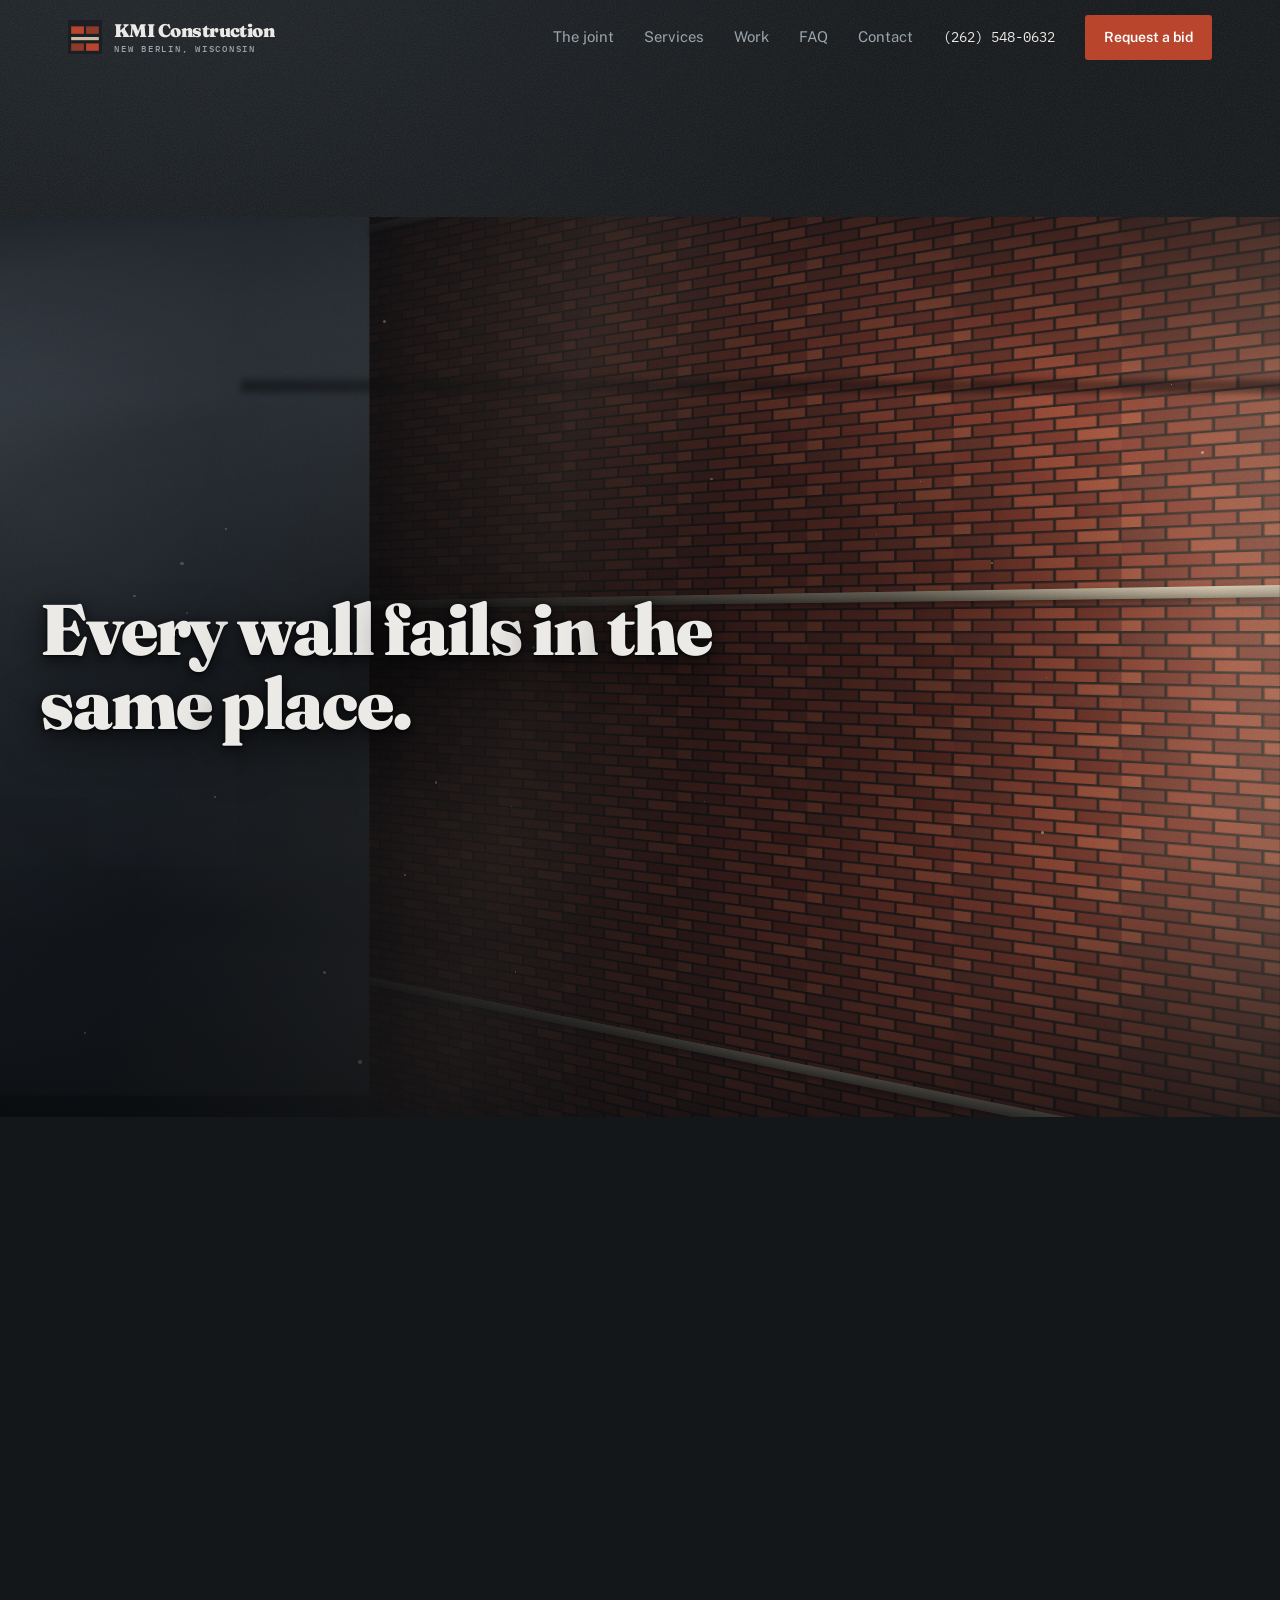
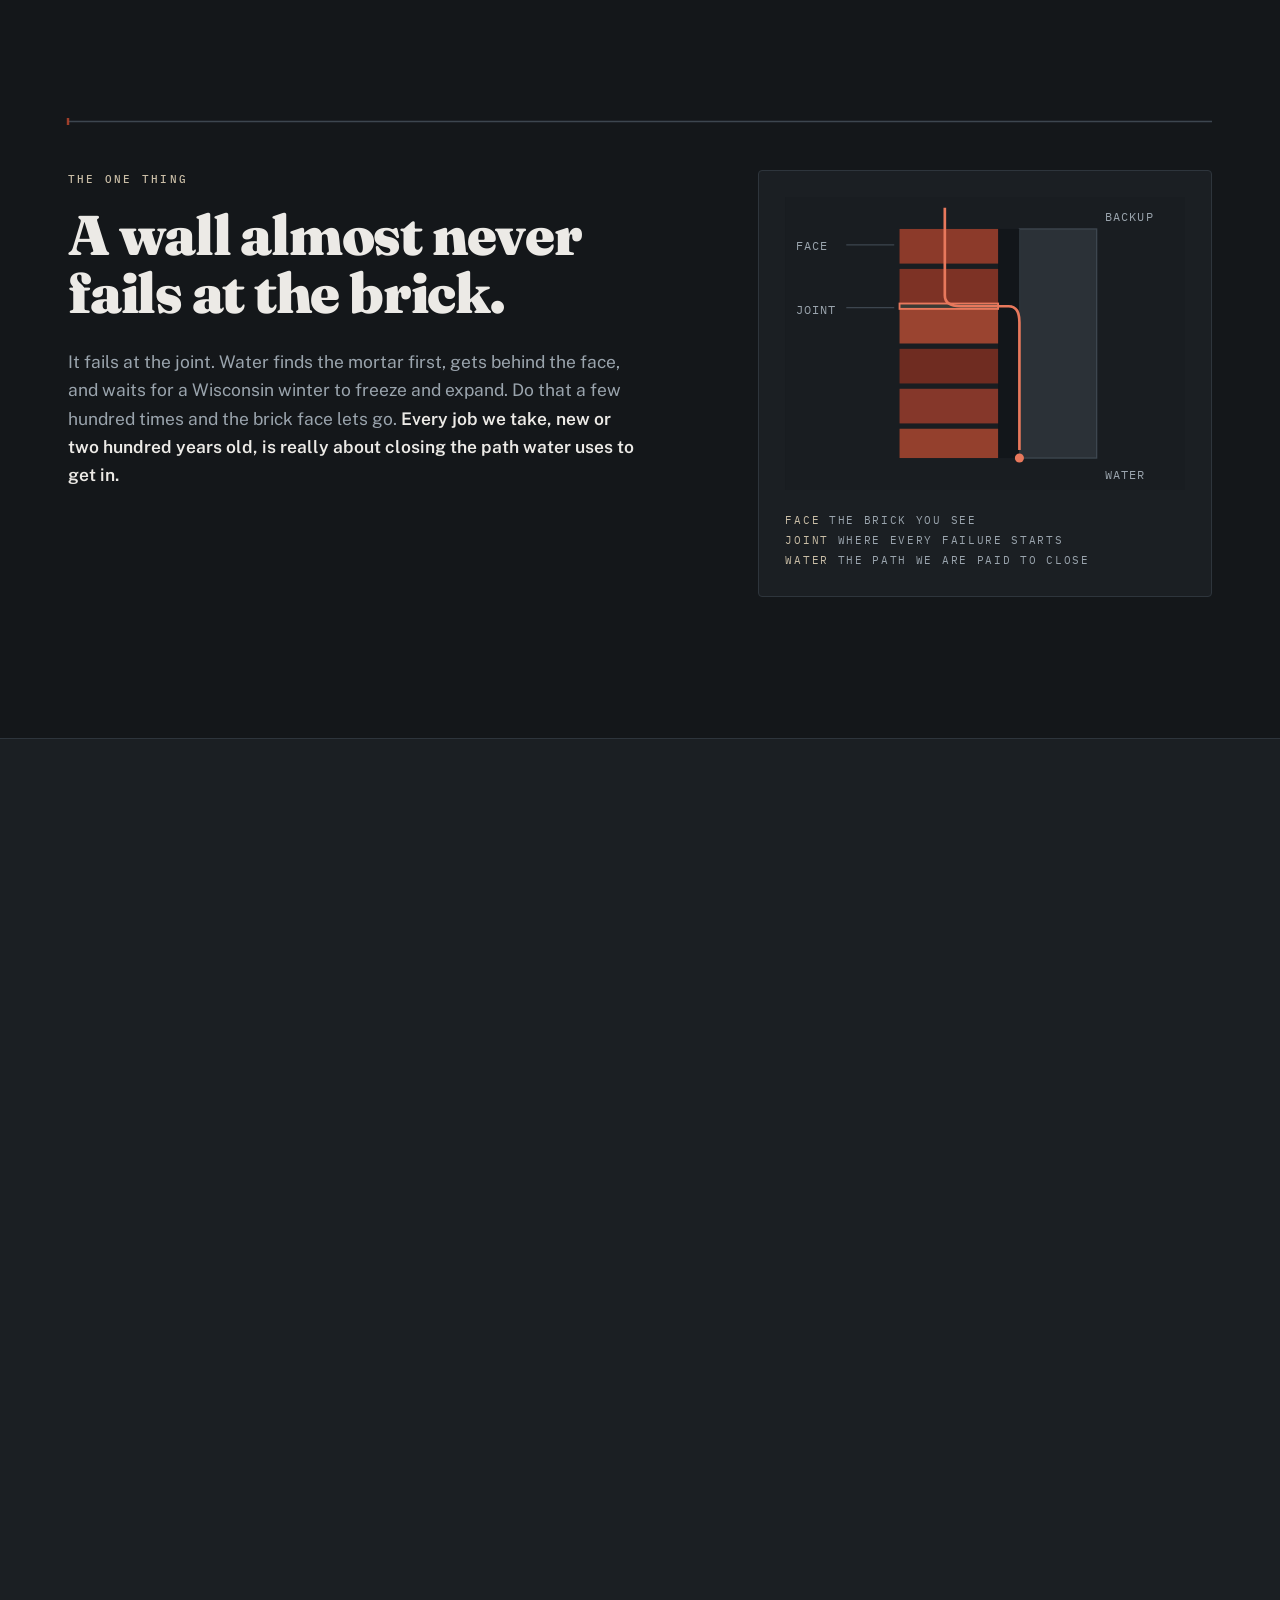
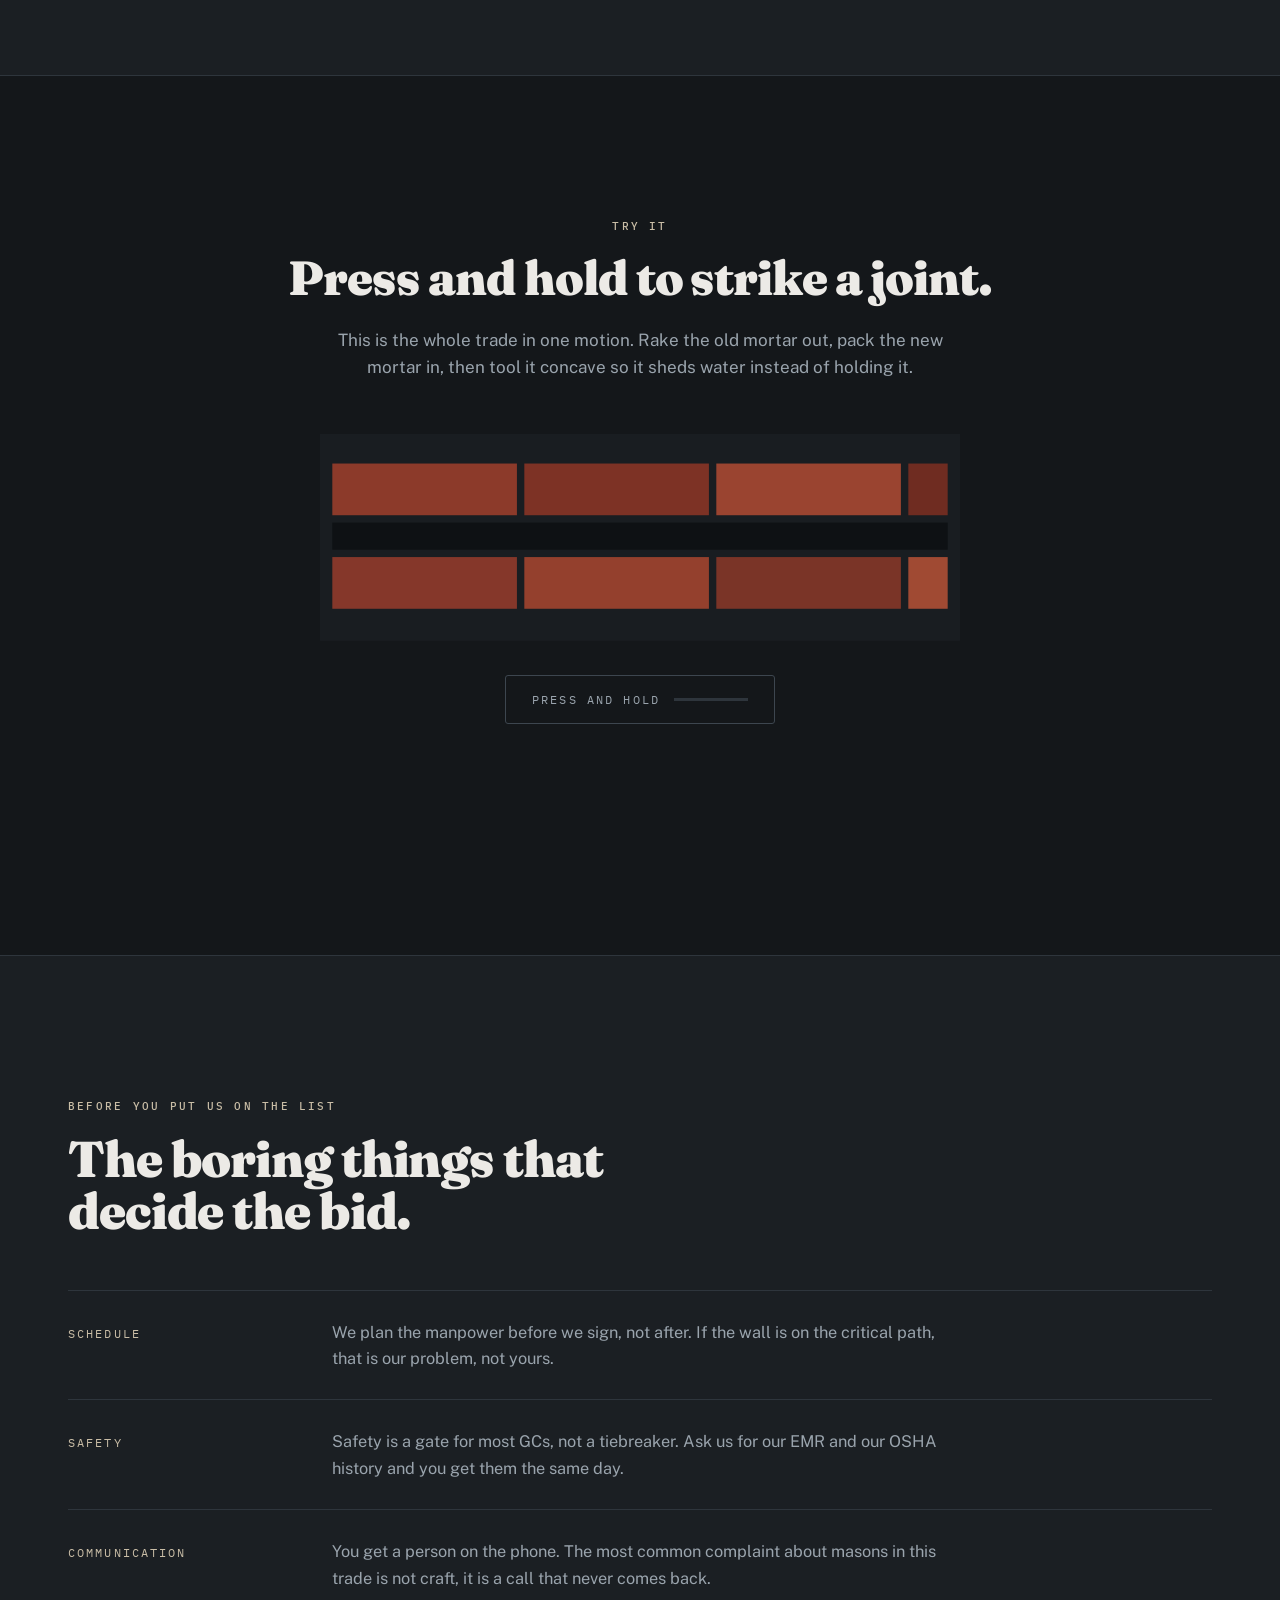
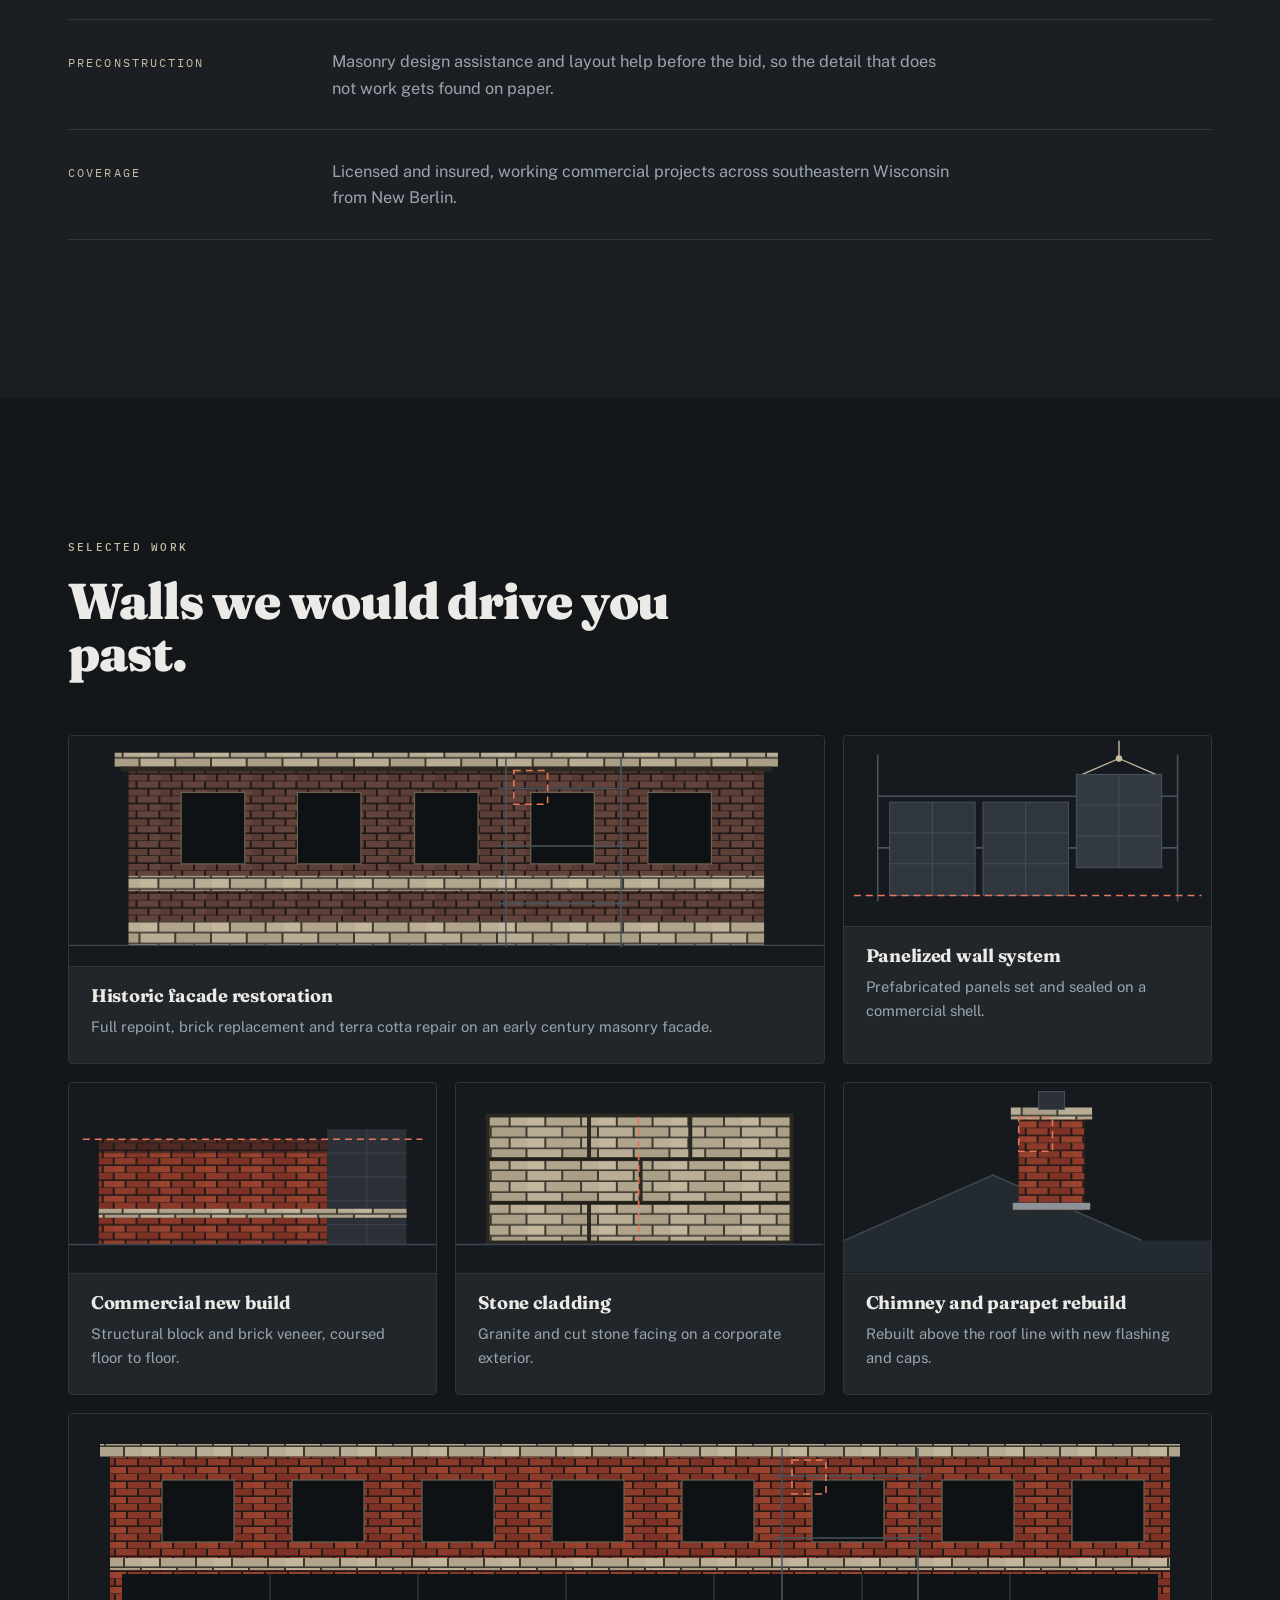
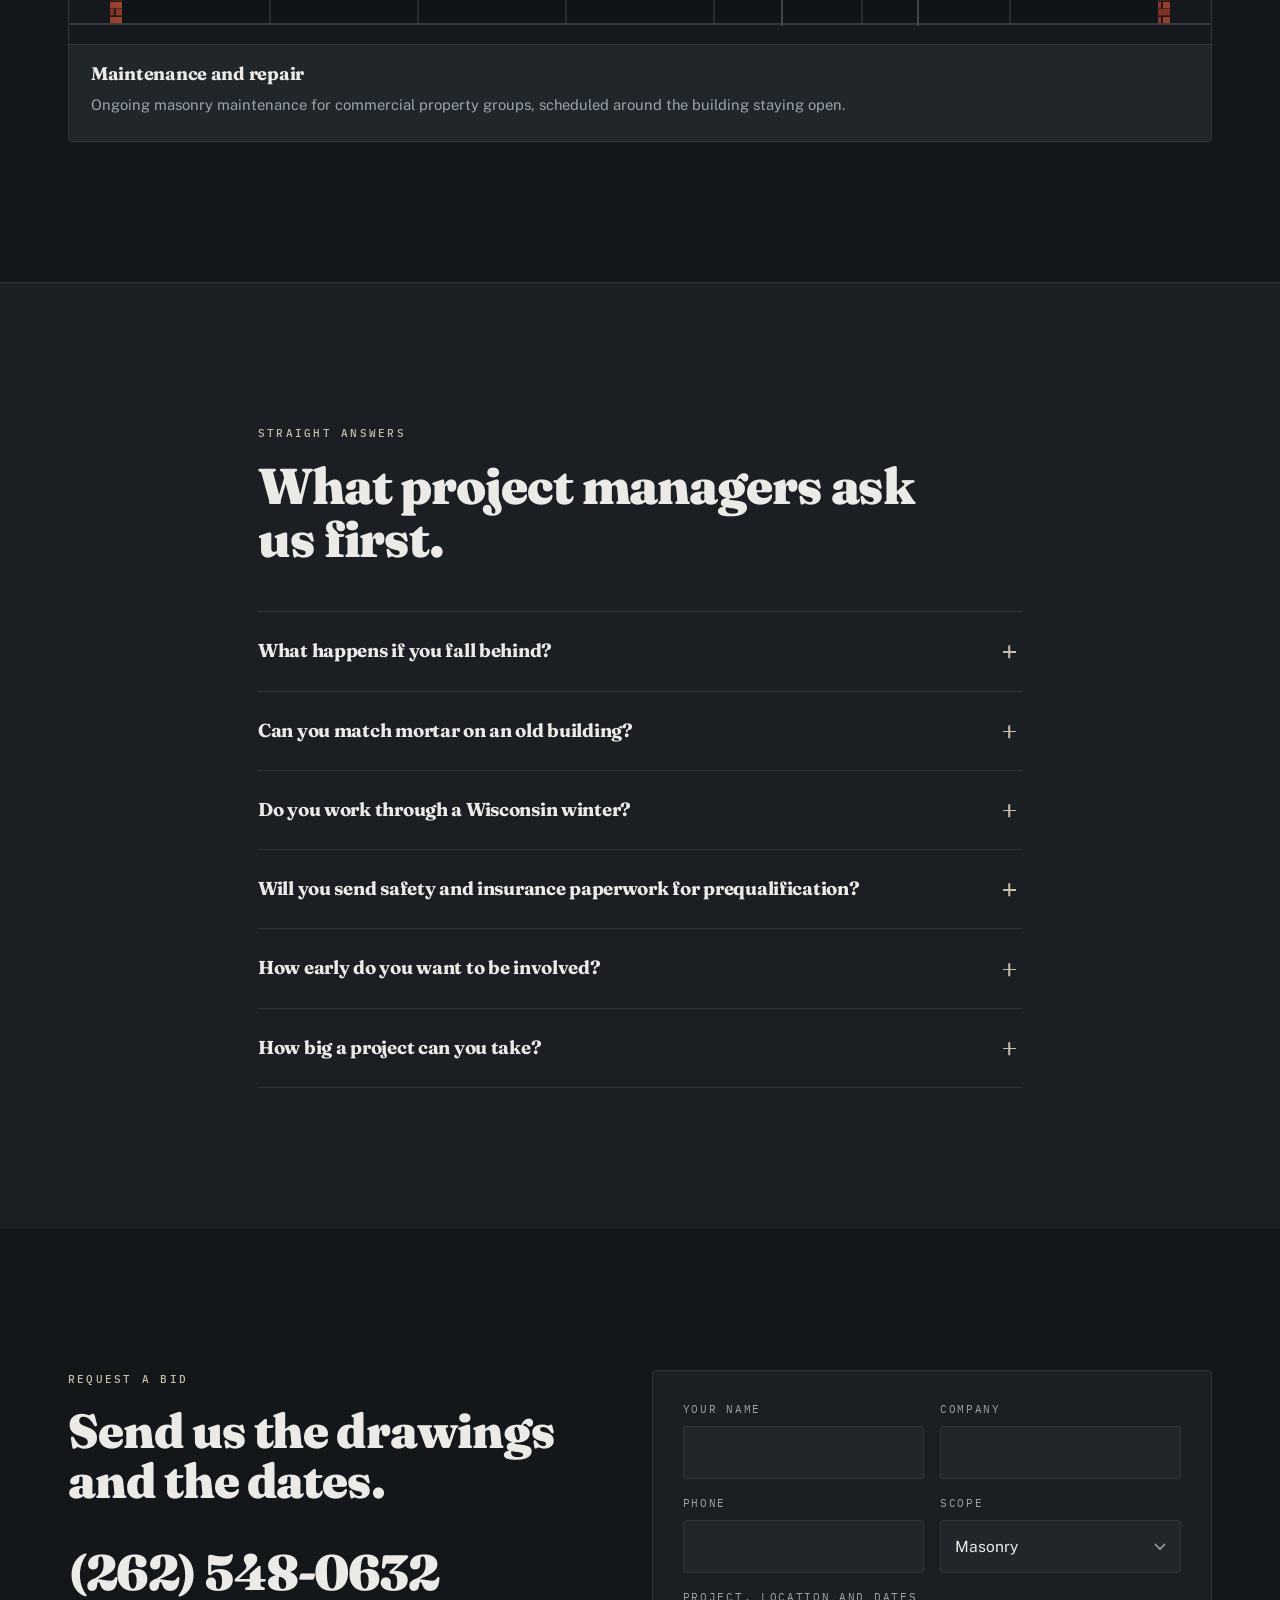
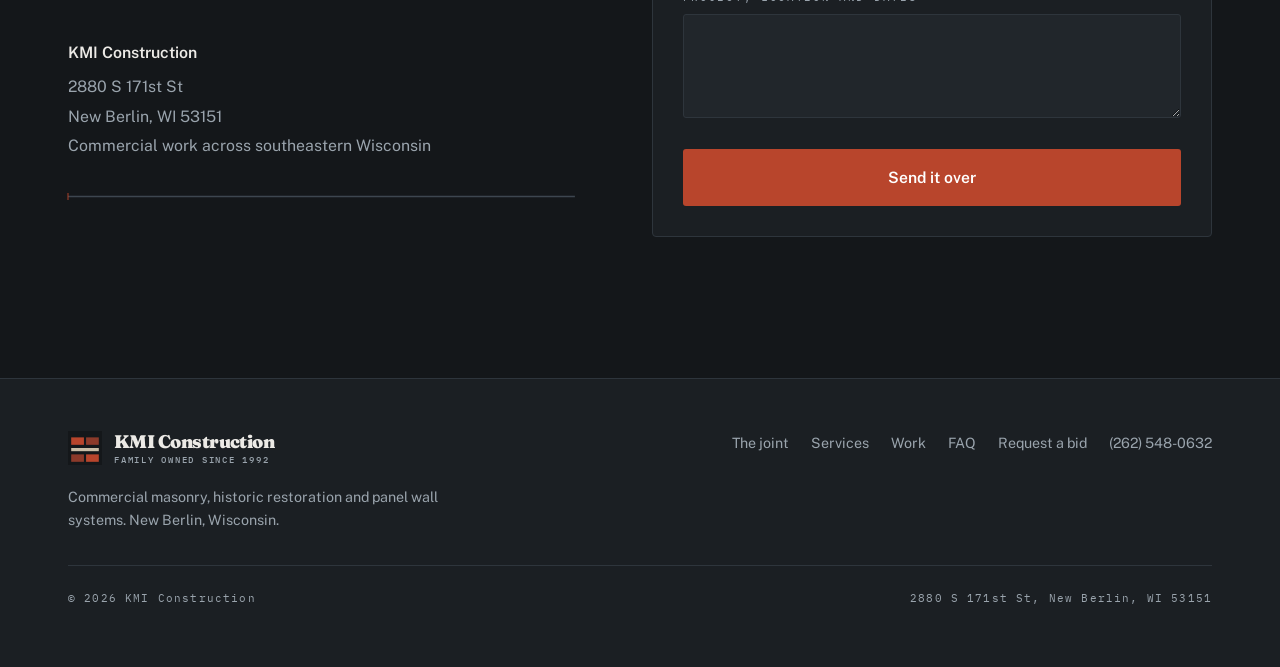
==== commit 641ef125: "Build the KMI Construction site Replaces the placeholder index.html with a site for KMI Construction" ====
--- a/index.html
+++ b/index.html
@@ -2,296 +2,1552 @@
 <html lang="en">
 <head>
 <meta charset="utf-8">
-<title>Built-Rite Construction &amp; Sons LLC | General Contractor | Roofing, Remodeling, Additions</title>
-<meta name="keywords" content="construction, general contractor, roofing, remodeling, additions, decks, excavation, licensed contractor">
-<meta name="description" content="Built-Rite Construction & Sons LLC - family owned general contractor serving the tri-county area since 1987. Licensed, bonded and insured. Free estimates.">
+<meta name="viewport" content="width=device-width, initial-scale=1">
+<title>KMI Construction | Commercial Masonry, Restoration &amp; Panel Wall Systems | New Berlin, WI</title>
+<meta name="description" content="Family owned commercial masonry contractor in New Berlin, Wisconsin since 1992. Brick, block and stone, historic restoration and panelized wall systems across southeastern Wisconsin. Call (262) 548-0632.">
+<meta name="theme-color" content="#14171a">
+<meta property="og:title" content="KMI Construction | Commercial Masonry &amp; Restoration">
+<meta property="og:description" content="Commercial masonry, historic restoration and panel wall systems, built so water never finds a way in. New Berlin, Wisconsin.">
+<meta property="og:type" content="website">
+<!-- DEPLOY STEP: patch og:url and og:image with the live absolute URL before zipping -->
+<meta property="og:url" content="https://example.com/">
+<meta property="og:image" content="https://example.com/assets/og.jpg">
+<link rel="icon" href="data:image/svg+xml,%3Csvg xmlns='http://www.w3.org/2000/svg' viewBox='0 0 32 32'%3E%3Crect width='32' height='32' fill='%2314171a'/%3E%3Crect x='3' y='6' width='12' height='7' fill='%23b8452c'/%3E%3Crect x='17' y='6' width='12' height='7' fill='%238c3a2a'/%3E%3Crect x='3' y='16' width='26' height='3' fill='%23c9bda6'/%3E%3Crect x='3' y='22' width='12' height='7' fill='%238c3a2a'/%3E%3Crect x='17' y='22' width='12' height='7' fill='%23b8452c'/%3E%3C/svg%3E">
+<link rel="preconnect" href="https://fonts.googleapis.com">
+<link rel="preconnect" href="https://fonts.gstatic.com" crossorigin>
+<!-- fonts load without blocking render or the page script: a slow or blocked
+     font host must never freeze the site, it just falls back to the stack -->
+<link rel="preload" as="style" href="https://fonts.googleapis.com/css2?family=Fraunces:opsz,wght@9..144,700;9..144,900&family=IBM+Plex+Mono:wght@500&family=Public+Sans:wght@400;600&display=swap">
+<link rel="stylesheet" media="print" onload="this.media='all'" href="https://fonts.googleapis.com/css2?family=Fraunces:opsz,wght@9..144,700;9..144,900&family=IBM+Plex+Mono:wght@500&family=Public+Sans:wght@400;600&display=swap">
+<noscript><link rel="stylesheet" href="https://fonts.googleapis.com/css2?family=Fraunces:opsz,wght@9..144,700;9..144,900&family=IBM+Plex+Mono:wght@500&family=Public+Sans:wght@400;600&display=swap"></noscript>
 <style>
-body{background:#4c5a68;background-image:linear-gradient(180deg,#3d4956 0,#4c5a68 260px);margin:0;padding:14px 0 30px;font-family:Arial,Helvetica,sans-serif;font-size:12px;color:#333;text-align:center}
-table.wrap{width:780px;margin:0 auto;background:#fff;border:1px solid #24384f;border-collapse:collapse;box-shadow:0 3px 10px rgba(0,0,0,.5);text-align:left}
-td{padding:0;vertical-align:top}
-a{color:#1b4f8a}
-
-/* header */
-.hdr{background:#25446e;background-image:linear-gradient(180deg,#2d5382 0,#1d3557 100%);padding:12px 16px;border-bottom:3px solid #f0b429;position:relative}
-.logo{font-family:"Arial Black",Arial,sans-serif;font-size:27px;color:#fff;letter-spacing:-.5px;text-shadow:1px 1px 2px rgba(0,0,0,.6);margin:0}
-.logo span{color:#f0b429}
-.sub{font-family:Georgia,"Times New Roman",serif;font-style:italic;font-size:13px;color:#c3d4e8;margin-top:3px}
-.hdrphone{position:absolute;right:16px;top:14px;text-align:right;color:#fff;font-size:11px;line-height:1.5}
-.hdrphone b{display:block;font-family:"Arial Black",Arial,sans-serif;font-size:21px;color:#f0b429;letter-spacing:-1px}
-
-/* nav */
-.nav{background:#1d3557;border-bottom:1px solid #12243c}
-.nav a{display:inline-block;padding:7px 13px;font-size:11px;font-weight:bold;color:#dbe6f3;text-decoration:none;border-right:1px solid #2d5382}
-.nav a:hover{background:#2d5382;color:#fff}
-.nav a.on{background:#f0b429;color:#1d3557}
-
-/* hero */
-.hero{padding:10px 10px 4px}
-.strip{background:#eef1f4;border-top:1px solid #d3dae1;border-bottom:1px solid #d3dae1;padding:6px 12px;font-size:11px;color:#4a5a68}
-.strip b{color:#8a1c1c}
-
-/* columns */
-.main{padding:12px 14px;width:498px}
-.side{padding:12px 12px 12px 0;width:226px}
-h2{font-family:Georgia,serif;font-size:17px;color:#1d3557;margin:0 0 6px;padding-bottom:4px;border-bottom:2px solid #f0b429;font-weight:normal}
-h3{font-size:12px;color:#8a1c1c;margin:12px 0 4px}
-p{margin:0 0 9px;line-height:1.45;font-size:12px;color:#3d3d3d}
-
-/* sidebar boxes */
-.box{background:#f6f4ee;border:1px solid #cfc7b2;margin-bottom:10px}
-.box .bt{background:#e6e0cf;border-bottom:1px solid #cfc7b2;padding:5px 8px;font-size:11px;font-weight:bold;color:#5c4a1e;text-transform:uppercase;letter-spacing:.5px}
-.box .bb{padding:8px}
-.quote{font-family:Georgia,serif;font-style:italic;font-size:11px;color:#4a4a4a;line-height:1.4;margin:0 0 4px}
-.who{font-size:10px;color:#777;margin:0 0 9px}
-.stars{color:#e8a317;letter-spacing:1px}
-.est{background:#8a1c1c;background-image:linear-gradient(180deg,#a52626 0,#7a1414 100%);color:#fff;text-align:center;padding:9px 6px;border:1px solid #5e0f0f}
-.est b{display:block;font-family:"Arial Black",Arial,sans-serif;font-size:15px;letter-spacing:-.5px}
-.est span{font-size:10px;color:#f3c9c9}
-
-/* services */
-.svc{width:100%;border-collapse:collapse;margin-top:4px}
-.svc td{border:1px solid #dcdcdc;padding:7px;font-size:11px;vertical-align:top;width:50%}
-.svc tr:nth-child(odd) td{background:#f7f7f7}
-.svc b{color:#1d3557;font-size:12px}
-.svc .li{color:#555;line-height:1.4}
-
-/* photos */
-.photo{position:relative;display:inline-block;overflow:hidden;border:1px solid #b9c2cb;background:#c8d4de;vertical-align:top}
-.photo svg,.photo img{display:block;width:100%;height:100%}
-.photo img{position:absolute;left:0;top:0}
-.ph-hero{width:756px;height:196px}
-.ph-thumb{width:118px;height:88px;margin:0 4px 4px 0}
-.ph-side{width:206px;height:104px;margin-bottom:8px}
-.ph-in{width:150px;height:96px;float:right;margin:2px 0 8px 10px}
-.cap{font-size:10px;color:#8a8a8a;margin:2px 0 8px}
-
-/* footer */
-.ftr{background:#eef1f4;border-top:1px solid #d3dae1;padding:9px 14px;font-size:10px;color:#6a7684;line-height:1.6}
-.ftr a{color:#3a6ea5}
-.ftrbar{background:#1d3557;color:#96abc4;padding:7px 14px;font-size:10px}
-.counter{font-family:"Courier New",monospace;font-size:12px;background:#333;color:#7dd87d;padding:1px 4px;letter-spacing:2px;border:1px solid #000}
-.new{background:#c0392b;color:#fff;font-size:9px;padding:1px 4px;font-weight:bold;vertical-align:middle}
-.disc{width:780px;margin:8px auto 0;font-size:10px;color:#8a97a5;text-align:center}
+/* ============================================================
+   KMI Construction
+   Tokens sampled from masonry's own materials: fired clay,
+   charcoal mortar, limestone. See DESIGN-PACKAGE.md.
+   ============================================================ */
+:root{
+  --canvas:#14171a;
+  --canvas-2:#1b1f23;
+  --panel:#21262b;
+  --panel-2:#272d33;
+  --line:#2e353c;
+  --line-str:#3d464f;
+  --accent:#b8452c;
+  --accent-hover:#d4573a;
+  --brick-lt:#e8785c;
+  --accent-muted:rgba(184,69,44,.18);
+  --stone:#c9bda6;
+  --text-secondary:#9aa4ad;
+  --text-primary:#eceae6;
+
+  --display:"Fraunces",Georgia,"Times New Roman",serif;
+  --body:"Public Sans",-apple-system,BlinkMacSystemFont,"Segoe UI","Liberation Sans",Arial,sans-serif;
+  --mono:"IBM Plex Mono",ui-monospace,SFMono-Regular,Menlo,Consolas,monospace;
+
+  --ease:cubic-bezier(.22,.61,.36,1);
+  --ease-out:cubic-bezier(.16,1,.3,1);
+  --tshadow:0 1px 2px rgba(5,7,9,.95),0 3px 12px rgba(5,7,9,.78),0 10px 44px rgba(5,7,9,.8);
+  --wrap:1200px;
+
+  /* the running bond tile: 4 courses, 18 bricks, varied fired clay */
+  --brick:url("data:image/svg+xml,%3Csvg xmlns='http://www.w3.org/2000/svg' width='480' height='176'%3E%3Crect width='480' height='176' fill='%23241a17'/%3E%3Crect x='0' y='0' width='112' height='36' fill='%238c3a2a'/%3E%3Crect x='120' y='0' width='112' height='36' fill='%237d3225'/%3E%3Crect x='240' y='0' width='112' height='36' fill='%239a4430'/%3E%3Crect x='360' y='0' width='112' height='36' fill='%236f2c21'/%3E%3Crect x='-60' y='44' width='112' height='36' fill='%23a34c35'/%3E%3Crect x='60' y='44' width='112' height='36' fill='%23713024'/%3E%3Crect x='180' y='44' width='112' height='36' fill='%2385372a'/%3E%3Crect x='300' y='44' width='112' height='36' fill='%2394402d'/%3E%3Crect x='420' y='44' width='112' height='36' fill='%237a3427'/%3E%3Crect x='0' y='88' width='112' height='36' fill='%23683026'/%3E%3Crect x='120' y='88' width='112' height='36' fill='%238e3d2c'/%3E%3Crect x='240' y='88' width='112' height='36' fill='%23763327'/%3E%3Crect x='360' y='88' width='112' height='36' fill='%23a04a33'/%3E%3Crect x='-60' y='132' width='112' height='36' fill='%23823629'/%3E%3Crect x='60' y='132' width='112' height='36' fill='%236c2f23'/%3E%3Crect x='180' y='132' width='112' height='36' fill='%239b4531'/%3E%3Crect x='300' y='132' width='112' height='36' fill='%23743126'/%3E%3Crect x='420' y='132' width='112' height='36' fill='%238a3b2c'/%3E%3C/svg%3E");
+}
+
+*{box-sizing:border-box}
+html,body{overflow-x:hidden;overflow-x:clip}
+html{-webkit-text-size-adjust:100%;scroll-behavior:smooth}
+body{
+  margin:0;background:var(--canvas);color:var(--text-primary);
+  font-family:var(--body);font-size:17px;line-height:1.62;
+  -webkit-font-smoothing:antialiased;text-rendering:optimizeLegibility;
+}
+img,svg{display:block;max-width:100%}
+a{color:inherit;text-decoration:none}
+p{margin:0}
+h1,h2,h3{margin:0;font-family:var(--display);font-weight:900;line-height:1.04;letter-spacing:-.022em}
+button,input,select,textarea{font:inherit;color:inherit}
+
+:focus-visible{outline:2px solid var(--brick-lt);outline-offset:3px;border-radius:2px}
+
+.skip{position:absolute;left:-9999px;top:0;z-index:200;background:var(--accent);color:#fff;
+  padding:12px 20px;font-weight:600;border-radius:0 0 8px 0}
+.skip:focus{left:0}
+
+.wrap{width:100%;max-width:var(--wrap);margin:0 auto;padding:0 28px}
+.kicker{font-family:var(--mono);font-size:.7rem;font-weight:500;letter-spacing:.2em;
+  text-transform:uppercase;color:var(--stone);margin:0 0 18px}
+.lede{color:var(--text-secondary);font-size:1.07rem;max-width:62ch}
+
+/* ---------- the environment layer (one place, not stacked sections) ---------- */
+.env{position:fixed;inset:0;z-index:0;pointer-events:none;overflow:hidden}
+.env::before{content:"";position:absolute;inset:-20%;
+  background:radial-gradient(ellipse 70% 55% at 22% 12%,rgba(122,142,158,.11),transparent 62%),
+             radial-gradient(ellipse 60% 50% at 84% 78%,rgba(184,69,44,.075),transparent 64%);
+  animation:drift 90s var(--ease) -22s infinite alternate}
+@keyframes drift{from{transform:translate3d(-2.5%,-1.5%,0) scale(1)}to{transform:translate3d(2.5%,2%,0) scale(1.09)}}
+.env::after{content:"";position:absolute;inset:0;opacity:.32;
+  background-image:url("data:image/svg+xml,%3Csvg xmlns='http://www.w3.org/2000/svg' width='140' height='140'%3E%3Cfilter id='n'%3E%3CfeTurbulence type='fractalNoise' baseFrequency='.85' numOctaves='3'/%3E%3C/filter%3E%3Crect width='140' height='140' filter='url(%23n)' opacity='.36'/%3E%3C/svg%3E")}
+.page{position:relative;z-index:1}
+
+/* ---------- signature: the mortar line ---------- */
+.joint-rule{display:block;width:100%;height:9px;overflow:visible}
+.joint-rule line{stroke:var(--line-str);stroke-width:1.5;
+  stroke-dasharray:1400;stroke-dashoffset:1400;
+  transition:stroke-dashoffset 1.5s var(--ease-out)}
+.joint-rule .tick{stroke:var(--accent);stroke-width:3;opacity:0;
+  transition:opacity .6s var(--ease) .55s}
+.in .joint-rule line{stroke-dashoffset:0}
+.in .joint-rule .tick{opacity:.85}
+
+/* ---------- header ---------- */
+.hdr{position:sticky;top:0;z-index:70;transition:background .45s var(--ease),border-color .45s var(--ease),backdrop-filter .45s var(--ease);
+  border-bottom:1px solid transparent}
+.hdr.solid{background:rgba(20,23,26,.86);backdrop-filter:blur(14px) saturate(1.2);border-bottom-color:var(--line)}
+.hdr .wrap{display:flex;align-items:center;gap:30px;padding-top:15px;padding-bottom:15px}
+.brand{display:flex;align-items:center;gap:12px;flex:none}
+.mark{width:34px;height:34px;flex:none}
+.mark rect{transition:transform .55s var(--ease-out)}
+.brand:hover .mark .b1{transform:translateX(2.5px)}
+.brand:hover .mark .b2{transform:translateX(-2.5px)}
+.brand .nm{font-family:var(--display);font-weight:900;font-size:1.14rem;letter-spacing:-.03em;line-height:1.05}
+.brand .nm small{display:block;font-family:var(--mono);font-weight:500;font-size:.55rem;
+  letter-spacing:.2em;text-transform:uppercase;color:var(--text-secondary);margin-top:4px}
+.nav{margin-left:auto;display:flex;gap:30px;font-size:.93rem;color:var(--text-secondary)}
+.nav a{position:relative;padding:4px 0;transition:color .3s var(--ease)}
+.nav a::after{content:"";position:absolute;left:0;right:100%;bottom:0;height:1.5px;
+  background:var(--accent);transition:right .4s var(--ease-out)}
+.nav a:hover{color:var(--text-primary)}
+.nav a:hover::after{right:0}
+.hdr .tel{font-family:var(--mono);font-size:.86rem;color:var(--text-primary);white-space:nowrap}
+.hdr .btn{padding:10px 18px;font-size:.88rem}
+
+/* ---------- buttons ---------- */
+.btn{display:inline-flex;align-items:center;justify-content:center;gap:9px;
+  padding:15px 27px;font-family:var(--body);font-weight:600;font-size:.98rem;
+  border:1.5px solid transparent;cursor:pointer;border-radius:3px;
+  transition:background .3s var(--ease),border-color .3s var(--ease),color .3s var(--ease),transform .3s var(--ease-out);
+  text-shadow:none}
+.btn-p{background:var(--accent);color:#fff}
+.btn-p:hover{background:var(--accent-hover);transform:translateY(-2px)}
+.btn-o{background:transparent;color:var(--text-primary);border-color:var(--line-str)}
+.btn-o:hover{border-color:var(--stone);color:#fff;transform:translateY(-2px)}
+@media (pointer:coarse){.btn{min-height:44px}}
+
+/* ============================================================
+   HERO: the descent
+   ============================================================ */
+.hero{position:relative;height:700vh}
+.stage{position:sticky;top:0;height:100vh;overflow:hidden;background:#0f1214;
+  perspective:1000px;perspective-origin:24% 46%;
+  --p:0;
+  --pz:clamp(0,(var(--p) - .66)*2.95,1);
+  --pj:clamp(0,(var(--p) - .78)*7.15,1)}
+/* the camera pushes in, then hands the frame to the close-up at rest.
+   Nothing here may name opacity or filter: either one flattens preserve-3d
+   and the facade collapses back into a flat brick texture. */
+.camera{position:absolute;inset:0;transform-style:preserve-3d;
+  transform:scale(calc(1 + var(--pz)*.85));transform-origin:64% 60%;
+  will-change:transform}
+/* the wide shot receding at the end, done with an overlay so the 3D survives */
+.dim{position:absolute;inset:0;pointer-events:none;background:#0d1013;
+  opacity:calc(var(--pj)*.82)}
+/* grain over the facade so the brick reads as material, not vector */
+.grain{position:absolute;inset:0;pointer-events:none;opacity:.5;mix-blend-mode:overlay;
+  background-image:url("data:image/svg+xml,%3Csvg xmlns='http://www.w3.org/2000/svg' width='160' height='160'%3E%3Cfilter id='g'%3E%3CfeTurbulence type='fractalNoise' baseFrequency='.9' numOctaves='4'/%3E%3C/filter%3E%3Crect width='160' height='160' filter='url(%23g)' opacity='.5'/%3E%3C/svg%3E")}
+
+/* The backdrop needs real depth. Inside a preserve-3d camera, paint order is
+   3D position, not DOM order, so a sky left at z:0 sits in FRONT of the
+   receding wall and hides it entirely. Push each layer back and scale to
+   compensate: scale = (perspective + depth) / perspective. */
+.sky{position:absolute;inset:0;transform:translateZ(-1400px) scale(2.4);
+  background:linear-gradient(172deg,#414a55 0%,#353d46 20%,#262d34 50%,#181c20 100%)}
+
+/* the city, far below and behind, on the open side of the frame */
+.skyline{position:absolute;left:-10%;right:64%;bottom:-4vh;height:52vh;opacity:.5;
+  background:url("data:image/svg+xml,%3Csvg xmlns='http://www.w3.org/2000/svg' width='600' height='200'%3E%3Cpath d='M0 200 L0 124 L40 124 L40 98 L88 98 L88 134 L140 134 L140 76 L188 76 L188 112 L236 112 L236 142 L300 142 L300 86 L352 86 L352 120 L404 120 L404 64 L452 64 L452 128 L520 128 L520 100 L570 100 L570 136 L600 136 L600 200 Z' fill='%231e242a'/%3E%3C/svg%3E") repeat-x bottom/auto 100%;
+  transform:translate3d(0,calc(var(--p) * -10vh),0) translateZ(-1000px) scale(2);
+  will-change:transform}
+.haze{position:absolute;left:-10%;right:-10%;top:-10%;height:160vh;
+  background:radial-gradient(ellipse 56% 44% at 20% 34%,rgba(184,200,214,.22),transparent 68%);
+  transform:translate3d(0,calc(var(--p) * -22vh),0) translateZ(-700px) scale(1.7);
+  will-change:transform}
+
+/* the facade: a real plane, hinged at its near edge and receding in 3D.
+   This is what makes it read as a building instead of a brick texture. */
+/* Near edge hinged at the right of frame, running away to a corner on the
+   left, so the caption lane sits over the dark receding end and the sky. */
+.wall{position:absolute;top:-90vh;right:0;width:80%;height:580vh;
+  transform-origin:right center;backface-visibility:hidden;
+  transform:translate3d(0,calc(var(--p) * -208vh),0) rotateY(-31deg);
+  will-change:transform}
+.wall .face{position:absolute;inset:0;background-image:var(--brick);
+  background-repeat:repeat;background-size:150px 55px}
+.wall .bands{position:absolute;inset:0}
+.wall .bands i{position:absolute;left:0;right:0;height:12px;display:block;
+  background:linear-gradient(180deg,#d2c6ad 0%,#ab9f88 52%,#7d7462 100%);
+  box-shadow:0 4px 9px rgba(0,0,0,.6)}
+/* the raking light: bright on the near end, dying off as the wall runs away */
+.wall .shade{position:absolute;inset:0;
+  background:linear-gradient(270deg,rgba(255,238,210,.24) 0%,rgba(255,234,202,.07) 16%,
+    rgba(12,14,18,.32) 46%,rgba(9,11,14,.68) 74%,rgba(7,9,12,.88) 100%)}
+
+/* scaffold shadows sweeping past, nearer the lens so they run faster */
+.scaff{position:absolute;left:-10%;right:-10%;top:0;height:420vh;
+  transform:translate3d(0,calc(var(--p) * -330vh),0);will-change:transform}
+.scaff i{position:absolute;left:24%;right:0;height:13px;display:block;
+  background:rgba(6,8,10,.46);filter:blur(3px)}
+
+/* the raking light sweep */
+.rake{position:absolute;left:-30%;right:-30%;top:-40vh;height:230vh;pointer-events:none;
+  background:linear-gradient(100deg,transparent 30%,rgba(255,231,196,.15) 45%,rgba(255,231,196,.04) 52%,transparent 64%);
+  transform:translate3d(0,calc(var(--p) * -150vh),0);will-change:transform;
+  opacity:calc(1 - var(--pz)*.6)}
+
+/* dust */
+.dust{position:absolute;inset:0;pointer-events:none;opacity:calc(.85 - var(--pz)*.45)}
+.dust b{position:absolute;display:block;border-radius:50%;background:rgba(255,240,220,.62);
+  animation:mote linear infinite}
+@keyframes mote{
+  0%{transform:translate3d(0,0,0);opacity:0}
+  12%{opacity:.85}
+  88%{opacity:.7}
+  100%{transform:translate3d(26px,-190px,0);opacity:0}}
+
+/* the ending: one tooled joint, at rest. Sits OUTSIDE the camera so the
+   push-in never magnifies it, which is what makes the focus rack read. */
+.joint-end{position:absolute;inset:0;pointer-events:none;overflow:hidden;
+  opacity:var(--pj);transform:scale(calc(1.09 - var(--pj)*.09));
+  will-change:transform,opacity}
+.joint-end .course{position:absolute;left:-6%;right:-6%;
+  /* course shading over the bond, so brick at arm's length reads as fired
+     clay with a lit top arris and a shadowed bed, not as flat tiles */
+  background-image:
+    repeating-linear-gradient(180deg,rgba(255,236,208,.075) 0 3px,rgba(0,0,0,0) 3px 88px,rgba(0,0,0,.3) 92px 105px),
+    var(--brick);
+  background-size:auto,1150px 420px}
+.joint-end .course.up{top:-6vh;height:68vh;box-shadow:inset 0 -34px 52px rgba(0,0,0,.55)}
+.joint-end .course.dn{top:72vh;height:38vh;box-shadow:inset 0 34px 46px rgba(0,0,0,.5)}
+/* matte lime mortar, struck concave. Nothing here should look polished. */
+.joint-end .mortar{position:absolute;left:-6%;right:-6%;top:62vh;height:10vh;
+  background:linear-gradient(180deg,#191a16 0%,#2e2f28 15%,#43443b 44%,#3b3c34 64%,#26271f 87%,#141510 100%);
+  box-shadow:inset 0 7px 16px rgba(0,0,0,.72),inset 0 -6px 13px rgba(0,0,0,.58)}
+.joint-end .glint{position:absolute;left:-6%;right:-6%;top:63.2vh;height:1.1vh;
+  background:linear-gradient(180deg,rgba(255,240,214,.17),transparent)}
+.joint-end .tex{position:absolute;inset:0;pointer-events:none;opacity:.42;mix-blend-mode:overlay;
+  background-image:url("data:image/svg+xml,%3Csvg xmlns='http://www.w3.org/2000/svg' width='180' height='180'%3E%3Cfilter id='t'%3E%3CfeTurbulence type='fractalNoise' baseFrequency='.72' numOctaves='4'/%3E%3C/filter%3E%3Crect width='180' height='180' filter='url(%23t)' opacity='.55'/%3E%3C/svg%3E")}
+
+/* legibility layer 1: the global base scrim */
+.scrim{position:absolute;inset:0;pointer-events:none;
+  background:radial-gradient(ellipse 122% 92% at 50% 45%,rgba(9,11,14,0) 33%,rgba(9,11,14,.6) 100%)}
+.scrim-2{position:absolute;inset:0;pointer-events:none;
+  background:linear-gradient(180deg,rgba(9,11,14,.5) 0%,transparent 20%,transparent 70%,rgba(9,11,14,.66) 100%)}
+
+/* ---------- caption bands ---------- */
+.bands-layer{position:absolute;inset:0;display:grid;place-items:center;pointer-events:none}
+.band{position:absolute;left:0;right:0;top:0;bottom:0;display:grid;align-content:center;
+  padding:0 28px;opacity:0;text-shadow:var(--tshadow);--k:0}
+.band::before{content:"";position:absolute;inset:-5%;pointer-events:none;
+  opacity:calc(.25 + .75*var(--k));
+  background:radial-gradient(ellipse 76% 60% at 34% 50%,rgba(5,6,9,.68) 0%,rgba(5,6,9,.46) 46%,rgba(5,6,9,0) 76%)}
+.band .inner{position:relative;width:100%;max-width:var(--wrap);margin:0 auto}
+.band .line{font-family:var(--display);font-weight:900;font-size:clamp(2.2rem,5.6vw,4.6rem);
+  line-height:1.02;letter-spacing:-.03em;max-width:17ch;margin:0}
+.band .line .w{display:inline-block;white-space:pre}
+.band .line .c{display:inline-block}
+.band .btn{pointer-events:auto}
+.sr{position:absolute;width:1px;height:1px;padding:0;margin:-1px;overflow:hidden;
+  clip:rect(0 0 0 0);clip-path:inset(50%);white-space:nowrap;border:0}
+
+/* entrance (f): drift-down, the words fall as the camera falls */
+.fx-drift .w{--kc:clamp(0,(var(--k) - var(--th,0))*2.8,1);opacity:var(--kc);
+  transform:translate3d(0,calc((1 - var(--kc))*-30px),0)}
+/* entrance (d): word-punch with overshoot */
+.fx-punch .w{--kc:clamp(0,(var(--k) - var(--th,0))*3,1);
+  --ks:clamp(0,(var(--k) - var(--th,0) - var(--sd,.1))*var(--ss,3.2),1);
+  opacity:var(--kc);
+  transform:scale(calc(0.62 + (0.38 + var(--ov,.12))*var(--kc) - var(--ov,.12)*var(--ks)))}
+.fx-punch .w.em{--ov:.26;--sd:.16;--ss:2.6;color:var(--brick-lt)}
+/* entrance (a): scatter, characters break apart like a spalled face */
+.fx-scatter .c{--kc:clamp(0,(var(--k) - var(--th,0))*2.6,1);opacity:var(--kc);
+  transform:translate3d(calc((1 - var(--kc))*var(--jx,0px)),calc((1 - var(--kc))*var(--jy,0px)),0)
+            rotate(calc((1 - var(--kc))*var(--jr,0deg)))}
+/* entrance (c): blur-to-sharp, echoing the focus rack */
+.fx-blur .line{position:relative}
+.fx-blur .soft{position:absolute;inset:0;filter:blur(11px);opacity:calc(1 - var(--k));
+  color:var(--text-primary)}
+.fx-blur .sharp{opacity:var(--k)}
+/* entrance (e): word-by-word rise into a staged settle */
+.fx-settle .w{--kc:clamp(0,(var(--k) - var(--th,0))*2.9,1);opacity:var(--kc);
+  transform:translate3d(0,calc((1 - var(--kc))*34px),0)}
+.fx-settle .sub{--ks:clamp(0,(var(--k) - .60)*4,1);opacity:var(--ks);
+  transform:translate3d(0,calc((1 - var(--ks))*20px),0)}
+.fx-settle .row{--kb:clamp(0,(var(--k) - .74)*5,1);opacity:var(--kb);
+  transform:translate3d(0,calc((1 - var(--kb))*20px),0)}
+.band .sub{color:var(--text-secondary);font-size:1.05rem;max-width:46ch;margin:22px 0 0}
+.band .row{display:flex;gap:13px;margin-top:32px;flex-wrap:wrap}
+.band .eyebrow{font-family:var(--mono);font-size:.72rem;letter-spacing:.2em;text-transform:uppercase;
+  color:var(--stone);margin:0 0 16px;opacity:clamp(0,(var(--k) - .10)*3,1)}
+
+/* the scroll cue */
+.cue{position:absolute;left:50%;bottom:30px;transform:translateX(-50%);z-index:5;
+  font-family:var(--mono);font-size:.64rem;letter-spacing:.22em;text-transform:uppercase;
+  color:var(--text-secondary);display:flex;flex-direction:column;align-items:center;gap:9px;
+  transition:opacity .5s var(--ease);text-shadow:var(--tshadow)}
+.cue i{display:block;width:1px;height:34px;background:linear-gradient(180deg,var(--stone),transparent);
+  animation:cuedrop 2.6s var(--ease) -.4s infinite}
+@keyframes cuedrop{0%{transform:scaleY(0);transform-origin:top}
+  45%{transform:scaleY(1);transform-origin:top}
+  46%{transform:scaleY(1);transform-origin:bottom}
+  100%{transform:scaleY(0);transform-origin:bottom}}
+.stage.moved .cue{opacity:0}
+
+/* ---------- the static hero (phones, reduced motion) ---------- */
+.static-hero{display:none;position:relative;min-height:92vh;align-items:center;overflow:hidden;
+  background:#0f1214;padding:96px 0 72px}
+.static-hero .bgwall{position:absolute;inset:0;background-image:var(--brick);background-size:320px 118px;
+  filter:brightness(.5)}
+.static-hero .bgwall::after{content:"";position:absolute;inset:0;
+  background:linear-gradient(178deg,rgba(12,15,17,.72) 0%,rgba(12,15,17,.9) 62%,#14171a 100%)}
+/* the stone course sits above the headline, never behind it */
+.static-hero .stone-band{position:absolute;left:0;right:0;top:13%;height:20px;
+  background:linear-gradient(180deg,#d8cdb4,#9d917a);opacity:.38}
+.static-hero .wrap{position:relative;z-index:2}
+.static-hero h1{font-size:clamp(2.4rem,9vw,4rem);max-width:14ch;margin:0;text-shadow:var(--tshadow)}
+.static-hero .sub{color:var(--text-secondary);max-width:44ch;margin:22px 0 0;text-shadow:var(--tshadow)}
+.static-hero .row{display:flex;gap:12px;margin-top:34px;flex-wrap:wrap}
+
+/* ============================================================
+   SECTIONS
+   ============================================================ */
+section{position:relative;padding:clamp(84px,11vw,148px) 0}
+.sec-head{max-width:70ch}
+.sec-head h2{font-size:clamp(1.9rem,4.4vw,3.15rem);max-width:19ch}
+.sec-head .lede{margin-top:22px}
+
+/* entrances */
+.rev{opacity:0;transform:translate3d(0,26px,0);
+  transition:opacity .85s var(--ease-out),transform .85s var(--ease-out)}
+.in .rev{opacity:1;transform:none}
+.in .rev:nth-child(1){transition-delay:.03s}
+.in .rev:nth-child(2){transition-delay:.12s}
+.in .rev:nth-child(3){transition-delay:.21s}
+.in .rev:nth-child(4){transition-delay:.30s}
+.in .rev:nth-child(5){transition-delay:.39s}
+.in .rev:nth-child(6){transition-delay:.48s}
+/* retire the stagger so later hovers do not inherit the delay.
+   Specificity must match the nth-child rules above. */
+.in.done-stagger .rev:nth-child(1),.in.done-stagger .rev:nth-child(2),
+.in.done-stagger .rev:nth-child(3),.in.done-stagger .rev:nth-child(4),
+.in.done-stagger .rev:nth-child(5),.in.done-stagger .rev:nth-child(6){transition-delay:0s !important}
+
+/* --- 1. premise: asymmetric, statement + drawn wall section --- */
+.premise{background:var(--canvas)}
+.premise .grid{display:grid;grid-template-columns:1.15fr .85fr;gap:clamp(38px,6vw,86px);align-items:start}
+.premise h2{font-size:clamp(2rem,4.9vw,3.5rem);max-width:15ch}
+.premise .body{margin-top:26px;color:var(--text-secondary);font-size:1.09rem;max-width:52ch}
+.premise .body b{color:var(--text-primary);font-weight:600}
+.section-fig{background:var(--canvas-2);border:1px solid var(--line);border-radius:4px;padding:26px}
+.section-fig figcaption{font-family:var(--mono);font-size:.66rem;letter-spacing:.16em;
+  text-transform:uppercase;color:var(--text-secondary);margin-top:20px;line-height:1.9}
+.section-fig figcaption span{color:var(--stone)}
+.wallsec .lbl{font-family:var(--mono);font-size:9px;letter-spacing:.1em;fill:#9aa4ad}
+.wallsec .water{stroke:var(--brick-lt);stroke-width:2;fill:none;stroke-dasharray:260;
+  stroke-dashoffset:260;transition:stroke-dashoffset 1.9s var(--ease-out) .4s}
+.in .wallsec .water{stroke-dashoffset:0}
+.wallsec .drop{opacity:0;transition:opacity .5s var(--ease) 1.6s}
+.in .wallsec .drop{opacity:1;animation:seep 4.5s var(--ease) -1s infinite}
+@keyframes seep{0%,100%{transform:translateY(0);opacity:.35}50%{transform:translateY(7px);opacity:1}}
+
+/* --- 2. services: offset like running bond --- */
+.services{background:var(--canvas-2);border-top:1px solid var(--line);border-bottom:1px solid var(--line)}
+.bond{display:grid;grid-template-columns:repeat(3,1fr);gap:22px;margin-top:58px;
+  padding-bottom:70px}
+.bond .card{position:relative;background:var(--panel);border:1px solid var(--line);border-radius:4px;
+  padding:30px 28px 34px;overflow:hidden;
+  transition:border-color .45s var(--ease),transform .45s var(--ease-out)}
+.bond .card:nth-child(2){transform:translateY(30px)}
+.bond .card:nth-child(3){transform:translateY(60px)}
+.bond .card:hover{border-color:var(--line-str)}
+.bond .card:nth-child(1):hover{transform:translateY(-6px)}
+.bond .card:nth-child(2):hover{transform:translateY(24px)}
+.bond .card:nth-child(3):hover{transform:translateY(54px)}
+.bond .card::after{content:"";position:absolute;left:0;right:0;top:0;height:2px;
+  background:var(--accent);transform:scaleX(0);transform-origin:left;
+  transition:transform .6s var(--ease-out)}
+.bond .card:hover::after{transform:scaleX(1)}
+.bond .num{font-family:var(--mono);font-size:.68rem;letter-spacing:.18em;color:var(--brick-lt)}
+.bond h3{font-family:var(--display);font-weight:700;font-size:1.5rem;margin:16px 0 12px;letter-spacing:-.02em}
+.bond p{color:var(--text-secondary);font-size:.98rem}
+.bond .art{margin:0 0 4px;height:118px}
+.bond .art *{transition:transform .7s var(--ease-out),opacity .7s var(--ease)}
+.bond .card:hover .art .mv{transform:translateY(-6px)}
+
+/* --- 3. the interactive moment: centered, full band --- */
+.strike{background:var(--canvas);text-align:center;overflow:hidden}
+.strike .wrap{max-width:820px}
+.strike h2{font-size:clamp(1.9rem,4.6vw,3rem);margin:0 auto}
+.strike .lede{margin:24px auto 0;text-align:center}
+.rig{position:relative;margin:52px auto 0;max-width:640px;--h:0}
+.rig svg{width:100%;height:auto;overflow:visible}
+.rig .fill{transform-origin:left center;transform:scaleX(var(--h))}
+.rig .tool{transform:translateX(calc(var(--h) * 470px));opacity:clamp(0,var(--h)*8,1)}
+.rig .tooled{opacity:clamp(0,(var(--h) - .70)*3.6,1)}
+.rig .shine{opacity:clamp(0,(var(--h) - .84)*6,1)}
+.hold{margin:34px auto 0;display:inline-flex;align-items:center;gap:14px;
+  padding:14px 26px;border:1.5px solid var(--line-str);border-radius:3px;background:transparent;
+  font-family:var(--mono);font-size:.75rem;letter-spacing:.18em;text-transform:uppercase;
+  color:var(--text-secondary);cursor:pointer;touch-action:none;user-select:none;
+  -webkit-user-select:none;
+  transition:border-color .35s var(--ease),color .35s var(--ease)}
+.hold:hover{border-color:var(--stone);color:var(--text-primary)}
+.hold .meter{width:74px;height:3px;background:var(--line);position:relative;overflow:hidden}
+.hold .meter i{position:absolute;inset:0;background:var(--accent);transform-origin:left;
+  transform:scaleX(var(--h,0))}
+.strike .payoff{margin:34px auto 0;max-width:52ch;font-family:var(--display);font-weight:700;
+  font-size:1.32rem;line-height:1.32;color:var(--text-primary);
+  opacity:0;transform:translateY(14px);
+  transition:opacity .8s var(--ease-out) .15s,transform .8s var(--ease-out) .15s}
+.rig.done + .hold{border-color:var(--accent);color:var(--brick-lt)}
+.strike.solved .payoff{opacity:1;transform:none}
+
+/* --- 4. the spec sheet: rows, not cards --- */
+.spec{background:var(--canvas-2);border-top:1px solid var(--line)}
+.spec .rows{margin-top:52px;border-top:1px solid var(--line)}
+.spec .r{display:grid;grid-template-columns:230px 1fr;gap:34px;
+  padding:28px 0;border-bottom:1px solid var(--line);align-items:baseline;
+  transition:background .4s var(--ease)}
+.spec .r:hover{background:rgba(184,69,44,.045)}
+.spec dt{font-family:var(--mono);font-size:.73rem;letter-spacing:.18em;text-transform:uppercase;
+  color:var(--stone)}
+.spec dd{margin:0;color:var(--text-secondary);font-size:1.02rem;max-width:62ch}
+
+/* --- 5. selected work: asymmetric grid --- */
+.work{background:var(--canvas)}
+.tiles{display:grid;grid-template-columns:repeat(6,1fr);gap:18px;margin-top:56px}
+.tile{position:relative;border:1px solid var(--line);border-radius:4px;overflow:hidden;
+  background:var(--panel);transition:border-color .45s var(--ease)}
+.tile:hover{border-color:var(--line-str)}
+.tile:nth-child(1){grid-column:span 4}
+.tile:nth-child(2){grid-column:span 2}
+.tile:nth-child(3){grid-column:span 2}
+.tile:nth-child(4){grid-column:span 2}
+.tile:nth-child(5){grid-column:span 2}
+.tile:nth-child(6){grid-column:span 6}
+.tile .elev{width:100%;height:190px;background:#161a1e;display:block}
+.tile:nth-child(1) .elev,.tile:nth-child(6) .elev{height:230px}
+.tile .elev .grade{stroke:#3d464f;stroke-width:1.4}
+.tile .elev .scaf{stroke:#49535d;stroke-width:1.6}
+.tile .elev .mark{stroke:#e8785c;stroke-width:1.6;fill:none;stroke-dasharray:7 5}
+.tile .elev *{transition:transform .8s var(--ease-out),opacity .8s var(--ease)}
+.tile:hover .elev .lift{transform:translateY(-5px)}
+.tile .cap{padding:20px 22px 24px;border-top:1px solid var(--line)}
+.tile h3{font-family:var(--display);font-weight:700;font-size:1.14rem;letter-spacing:-.015em}
+.tile p{margin-top:9px;color:var(--text-secondary);font-size:.92rem}
+
+/* --- 6. FAQ: narrow single column --- */
+.faq{background:var(--canvas-2);border-top:1px solid var(--line)}
+.faq .wrap{max-width:820px}
+.faq .list{margin-top:46px;border-top:1px solid var(--line)}
+.faq details{border-bottom:1px solid var(--line)}
+.faq summary{list-style:none;cursor:pointer;padding:24px 44px 24px 0;position:relative;
+  font-family:var(--display);font-weight:700;font-size:1.17rem;letter-spacing:-.015em;
+  transition:color .3s var(--ease)}
+.faq summary::-webkit-details-marker{display:none}
+.faq summary:hover{color:var(--brick-lt)}
+.faq summary::after{content:"";position:absolute;right:6px;top:50%;width:13px;height:1.5px;
+  background:var(--stone)}
+.faq summary::before{content:"";position:absolute;right:6px;top:50%;width:13px;height:1.5px;
+  background:var(--stone);transform:rotate(90deg);transition:transform .4s var(--ease)}
+.faq details[open] summary::before{transform:rotate(0deg)}
+.faq details p{padding:0 8px 26px 0;color:var(--text-secondary);max-width:62ch}
+
+/* --- 7. contact: split, phone set large --- */
+.contact{background:var(--canvas)}
+.contact .grid{display:grid;grid-template-columns:.95fr 1.05fr;gap:clamp(38px,6vw,80px)}
+.tel-big{display:inline-block;font-family:var(--display);font-weight:900;
+  font-size:clamp(2rem,4.6vw,3.1rem);letter-spacing:-.03em;margin:26px 0 0;
+  transition:color .35s var(--ease)}
+.tel-big:hover{color:var(--brick-lt)}
+.addr{margin-top:26px;color:var(--text-secondary);font-size:.99rem;line-height:1.85}
+.addr b{display:block;color:var(--text-primary);font-weight:600;margin-bottom:5px}
+form{background:var(--canvas-2);border:1px solid var(--line);border-radius:4px;padding:30px}
+.f2{display:grid;grid-template-columns:1fr 1fr;gap:16px}
+label{display:block;font-family:var(--mono);font-size:.66rem;letter-spacing:.16em;
+  text-transform:uppercase;color:var(--text-secondary);margin:0 0 8px}
+.field{margin-bottom:16px}
+input,select,textarea{width:100%;background:var(--panel);border:1px solid var(--line);
+  border-radius:3px;padding:13px 14px;font-size:.97rem;color:var(--text-primary);
+  transition:border-color .3s var(--ease),background .3s var(--ease)}
+input:hover,select:hover,textarea:hover{border-color:var(--line-str)}
+input:focus,select:focus,textarea:focus{border-color:var(--accent);background:var(--panel-2);outline:none}
+textarea{resize:vertical;min-height:104px}
+select{appearance:none;-webkit-appearance:none;
+  background-image:url("data:image/svg+xml,%3Csvg xmlns='http://www.w3.org/2000/svg' width='12' height='8'%3E%3Cpath d='M1 1l5 5 5-5' stroke='%239aa4ad' stroke-width='1.6' fill='none'/%3E%3C/svg%3E");
+  background-repeat:no-repeat;background-position:right 14px center}
+form .btn{width:100%;margin-top:6px}
+.sent{margin-top:16px;padding:14px 16px;border:1px solid var(--accent);
+  background:var(--accent-muted);border-radius:3px;font-size:.93rem;color:var(--text-primary)}
+
+/* --- footer --- */
+footer{background:var(--canvas-2);border-top:1px solid var(--line);padding:52px 0 60px}
+footer .row{display:flex;gap:26px;justify-content:space-between;align-items:flex-start;flex-wrap:wrap}
+footer p{color:var(--text-secondary);font-size:.89rem;max-width:44ch}
+footer .fnav{display:flex;gap:22px;flex-wrap:wrap;font-size:.89rem;color:var(--text-secondary)}
+footer .fnav a:hover{color:var(--brick-lt)}
+footer .legal{margin-top:34px;padding-top:24px;border-top:1px solid var(--line);
+  font-family:var(--mono);font-size:.66rem;letter-spacing:.11em;color:var(--text-secondary);
+  display:flex;gap:20px;justify-content:space-between;flex-wrap:wrap}
+
+/* ---------- responsive ---------- */
+@media (max-width:1024px){
+  .premise .grid,.contact .grid{grid-template-columns:1fr}
+  .bond{grid-template-columns:1fr;gap:18px;padding-bottom:0}
+  .bond .card:nth-child(2),.bond .card:nth-child(3){transform:none}
+  .bond .card:nth-child(1):hover,.bond .card:nth-child(2):hover,.bond .card:nth-child(3):hover{transform:translateY(-6px)}
+  .tile:nth-child(1),.tile:nth-child(2),.tile:nth-child(3),
+  .tile:nth-child(4),.tile:nth-child(5),.tile:nth-child(6){grid-column:span 3}
+  .spec .r{grid-template-columns:1fr;gap:10px}
+}
+@media (max-width:720px){
+  body{font-size:16px}
+  .wrap{padding:0 20px}
+  .nav{display:none}
+  /* on a phone the useful header action is the phone number, not a form link.
+     The brand gives up its subline so the number always fits on one line. */
+  .hdr .btn{display:none}
+  .hdr .wrap{gap:12px}
+  .brand{gap:9px}
+  .mark{width:30px;height:30px}
+  .brand .nm{font-size:1rem}
+  .brand .nm small{display:none}
+  .hdr .tel{margin-left:auto;background:var(--accent);color:#fff;border-radius:3px;
+    padding:0 12px;min-height:44px;display:inline-flex;align-items:center;
+    font-size:.78rem;white-space:nowrap;flex:none}
+  .tiles{grid-template-columns:1fr;gap:16px}
+  .tile:nth-child(1),.tile:nth-child(2),.tile:nth-child(3),
+  .tile:nth-child(4),.tile:nth-child(5),.tile:nth-child(6){grid-column:span 1}
+  .f2{grid-template-columns:1fr}
+  footer .row{flex-direction:column}
+}
+/* below about 380px the wordmark and the number cannot both fit the bar.
+   The number wins: the hero carries the name two lines further down. */
+@media (max-width:380px){
+  .brand .nm{display:none}
+}
+@media (max-height:560px){.cue{display:none}}
+
+/* ---------- the five static-hero gates (must match the JS strings exactly) ---------- */
+@media (max-width: 720px),
+       (orientation: portrait) and (max-width: 1024px),
+       (orientation: portrait) and (pointer: coarse),
+       (orientation: landscape) and (pointer: coarse) and (max-height: 560px),
+       (prefers-reduced-motion: reduce){
+  .hero{display:none}
+  .static-hero{display:flex}
+}
+
+/* ---------- reduced motion, honored completely ---------- */
+@media (prefers-reduced-motion: reduce){
+  html{scroll-behavior:auto}
+  *,*::before,*::after{animation:none !important;transition:none !important;transition-delay:0s !important}
+  .rev{opacity:1;transform:none}
+  .joint-rule line{stroke-dashoffset:0}
+  .joint-rule .tick{opacity:.85}
+  .wallsec .water{stroke-dashoffset:0}
+  .wallsec .drop{opacity:1}
+  .rig{--h:1}
+  .strike .payoff{opacity:1;transform:none}
+  /* re-apply positional transforms rather than wiping them */
+  .bond .card:nth-child(2){transform:translateY(30px)}
+  .bond .card:nth-child(3){transform:translateY(60px)}
+}
+@media (prefers-reduced-motion: reduce) and (max-width:1024px){
+  .bond .card:nth-child(2),.bond .card:nth-child(3){transform:none}
+}
+/* pinned final states, applied when reduced motion flips on mid-session */
+body.pinned *,body.pinned *::before,body.pinned *::after{animation:none !important;transition:none !important;transition-delay:0s !important}
+body.pinned .rev{opacity:1;transform:none}
+body.pinned .joint-rule line{stroke-dashoffset:0}
+body.pinned .joint-rule .tick{opacity:.85}
+body.pinned .wallsec .water{stroke-dashoffset:0}
+body.pinned .wallsec .drop{opacity:1}
+body.pinned .rig{--h:1}
+body.pinned .strike .payoff{opacity:1;transform:none}
+
+/* pause every loop on a hidden tab */
+body.paused *,body.paused *::before,body.paused *::after{animation-play-state:paused !important}
 </style>
 </head>
 <body>
-<!-- fallback artwork so the photos still show if the picture links stop working -->
-<svg width="0" height="0" style="position:absolute" aria-hidden="true"><defs>
-
-  <symbol id="ph-worker" viewBox="0 0 400 260" preserveAspectRatio="none">
-    <rect width="400" height="260" fill="#8fc4e8"/>
-    <rect y="180" width="400" height="80" fill="#c8a97a"/>
-    <rect y="176" width="400" height="8" fill="#a98b60"/>
-    <g stroke="#5c6570" stroke-width="5" fill="none"><path d="M320 175V45h60"/><path d="M330 60l40-14"/><path d="M378 46v30"/></g>
-    <rect x="300" y="96" width="70" height="80" fill="#b9c2cc"/>
-    <g fill="#9aa5b1"><rect x="308" y="104" width="22" height="22"/><rect x="340" y="104" width="22" height="22"/><rect x="308" y="136" width="22" height="22"/><rect x="340" y="136" width="22" height="22"/></g>
-    <ellipse cx="150" cy="238" rx="70" ry="12" fill="#00000022"/>
-    <rect x="120" y="130" width="62" height="105" rx="6" fill="#f57c00"/>
-    <rect x="132" y="130" width="38" height="70" fill="#ffd54f"/>
-    <g fill="#e0e0e0"><rect x="120" y="152" width="62" height="9"/><rect x="120" y="176" width="62" height="9"/></g>
-    <rect x="88" y="140" width="34" height="16" rx="8" fill="#f57c00"/>
-    <rect x="180" y="120" width="16" height="42" rx="8" fill="#f57c00"/>
-    <circle cx="188" cy="112" r="15" fill="#e8b98d"/>
-    <rect x="182" y="98" width="12" height="18" rx="5" fill="#e8b98d"/>
-    <circle cx="151" cy="98" r="27" fill="#e8b98d"/>
-    <path d="M120 96a31 31 0 0 1 62 0z" fill="#ffc107"/>
-    <rect x="112" y="94" width="78" height="9" rx="4" fill="#ffca28"/>
-    <g fill="#3e2723"><circle cx="142" cy="102" r="3"/><circle cx="160" cy="102" r="3"/></g>
-    <path d="M141 114q10 8 20 0" stroke="#3e2723" stroke-width="3" fill="none" stroke-linecap="round"/>
-    <rect x="126" y="232" width="26" height="12" rx="4" fill="#4e342e"/>
-    <rect x="152" y="232" width="26" height="12" rx="4" fill="#4e342e"/>
-  </symbol>
-
-  <symbol id="ph-excavator" viewBox="0 0 400 260" preserveAspectRatio="none">
-    <rect width="400" height="260" fill="#a8d4ef"/>
-    <path d="M0 190h400v70H0z" fill="#b08d5f"/>
-    <path d="M0 190q60-40 120-18t150-30 130 22v36H0z" fill="#c9a877"/>
-    <rect x="60" y="196" width="150" height="34" rx="17" fill="#37474f"/>
-    <g fill="#78909c"><circle cx="82" cy="213" r="11"/><circle cx="135" cy="213" r="13"/><circle cx="188" cy="213" r="11"/></g>
-    <rect x="70" y="150" width="120" height="50" rx="8" fill="#fdd835"/>
-    <rect x="86" y="112" width="66" height="44" rx="7" fill="#fdd835"/>
-    <rect x="94" y="120" width="50" height="26" rx="3" fill="#81d4fa"/>
-    <g stroke="#fbc02d" stroke-width="16" fill="none" stroke-linecap="round"><path d="M180 160l58-62"/><path d="M238 98l52 54"/></g>
-    <path d="M282 146l34 10-8 34-40-20z" fill="#546e7a"/>
-    <g fill="#37474f"><path d="M272 174l6 12M286 180l5 12M300 186l4 12"/></g>
-    <rect x="152" y="152" width="12" height="14" fill="#f9a825"/>
-  </symbol>
-
-  <symbol id="ph-house" viewBox="0 0 400 260" preserveAspectRatio="none">
-    <rect width="400" height="260" fill="#9fd0ee"/>
-    <circle cx="330" cy="48" r="24" fill="#fff59d"/>
-    <rect y="212" width="400" height="48" fill="#7cb342"/>
-    <path d="M60 108l110-64 110 64z" fill="#a52a2a"/>
-    <path d="M60 108l110-64 110 64" fill="none" stroke="#7f1d1d" stroke-width="5"/>
-    <rect x="82" y="108" width="176" height="106" fill="#f5f0e1"/>
-    <rect x="82" y="108" width="176" height="106" fill="none" stroke="#bdb59a" stroke-width="3"/>
-    <rect x="152" y="150" width="36" height="64" fill="#6d4c41"/>
-    <circle cx="181" cy="184" r="3" fill="#ffd54f"/>
-    <g fill="#81d4fa" stroke="#fff" stroke-width="4"><rect x="102" y="132" width="38" height="38"/><rect x="204" y="132" width="38" height="38"/></g>
-    <g stroke="#cfa15a" stroke-width="6" fill="none"><path d="M266 214V96h74v118"/><path d="M266 140h74M266 178h74"/><path d="M266 96l74 44M340 96l-74 44"/></g>
-    <rect x="196" y="60" width="14" height="14" fill="#ff5252"/>
-  </symbol>
-
-  <symbol id="ph-handshake" viewBox="0 0 400 260" preserveAspectRatio="none">
-    <rect width="400" height="260" fill="#eceff1"/>
-    <rect y="0" width="400" height="96" fill="#cfd8dc"/>
-    <g fill="#b0bec5"><rect x="24" y="20" width="60" height="58"/><rect x="312" y="20" width="60" height="58"/></g>
-    <rect y="200" width="400" height="60" fill="#d7ccc8"/>
-    <rect x="10" y="150" width="130" height="42" rx="10" fill="#1565c0"/>
-    <rect x="260" y="150" width="130" height="42" rx="10" fill="#37474f"/>
-    <rect x="124" y="152" width="34" height="38" rx="6" fill="#fff"/>
-    <rect x="244" y="152" width="34" height="38" rx="6" fill="#fff"/>
-    <path d="M150 158h110v30H150z" fill="#e8b98d"/>
-    <g fill="#d9a877"><rect x="168" y="150" width="66" height="10" rx="5"/><rect x="168" y="188" width="66" height="10" rx="5"/></g>
-    <circle cx="152" cy="173" r="16" fill="#e8b98d"/>
-    <circle cx="258" cy="173" r="16" fill="#e8b98d"/>
-    <path d="M186 148l14 12-14 12" fill="none" stroke="#c99a6b" stroke-width="3"/>
-  </symbol>
-
-  <symbol id="ph-roof" viewBox="0 0 400 260" preserveAspectRatio="none">
-    <rect width="400" height="260" fill="#87ceeb"/>
-    <g fill="#cfd8dc" opacity=".85"><ellipse cx="70" cy="44" rx="42" ry="18"/><ellipse cx="300" cy="34" rx="52" ry="20"/></g>
-    <path d="M0 260L200 76l200 184z" fill="#6d4c41"/>
-    <g fill="#4e342e">
-      <path d="M200 76l-26 24h52zM148 124h104l-14-14H162zM122 152h156l-14-14H136zM96 180h208l-14-14H110zM70 208h260l-14-14H84zM44 236h312l-14-14H58z"/>
-    </g>
-    <rect x="252" y="104" width="42" height="60" fill="#b71c1c"/>
-    <rect x="246" y="96" width="54" height="12" fill="#8d6e63"/>
-    <rect x="120" y="150" width="60" height="8" fill="#ffd54f"/>
-  </symbol>
-
-  <symbol id="ph-kitchen" viewBox="0 0 400 260" preserveAspectRatio="none">
-    <rect width="400" height="260" fill="#efebe9"/>
-    <rect y="150" width="400" height="110" fill="#d7ccc8"/>
-    <rect x="0" y="140" width="400" height="16" fill="#455a64"/>
-    <g fill="#8d6e63" stroke="#5d4037" stroke-width="3">
-      <rect x="8" y="156" width="86" height="94"/><rect x="98" y="156" width="86" height="94"/>
-      <rect x="216" y="156" width="86" height="94"/><rect x="306" y="156" width="86" height="94"/>
-    </g>
-    <g fill="#cfd8dc"><rect x="40" y="176" width="22" height="6" rx="3"/><rect x="130" y="176" width="22" height="6" rx="3"/><rect x="248" y="176" width="22" height="6" rx="3"/><rect x="338" y="176" width="22" height="6" rx="3"/></g>
-    <rect x="188" y="150" width="26" height="100" fill="#b0bec5"/>
-    <g fill="#8d6e63" stroke="#5d4037" stroke-width="3"><rect x="8" y="26" width="104" height="76"/><rect x="288" y="26" width="104" height="76"/></g>
-    <rect x="150" y="30" width="110" height="76" fill="#81d4fa" stroke="#fff" stroke-width="6"/>
-    <path d="M150 68h110M205 30v76" stroke="#fff" stroke-width="6"/>
-    <path d="M196 108v32" stroke="#90a4ae" stroke-width="7" fill="none"/>
-    <path d="M196 108q0-18 18-18" stroke="#90a4ae" stroke-width="7" fill="none"/>
-  </symbol>
-
-</defs></svg>
-
-<table class="wrap"><tr><td>
-
-<div class="hdr">
-  <div class="hdrphone">Call for a Free Estimate<b>(555) 018-4400</b>Mon&ndash;Fri 7:00am &ndash; 4:30pm</div>
-  <h1 class="logo">BUILT-RITE <span>CONSTRUCTION</span> &amp; SONS</h1>
-  <div class="sub">&ldquo;We Build It Right The First Time&rdquo; &nbsp;&middot;&nbsp; Family Owned &amp; Operated Since 1987</div>
-</div>
-
-<div class="nav">
-  <a href="#" class="on">Home</a><a href="#">About Us</a><a href="#">Services</a><a href="#">Photo Gallery</a><a href="#">Testimonials</a><a href="#">Free Estimate</a><a href="#">Financing</a><a href="#">Contact Us</a>
-</div>
-
-<div class="hero">
-  <div class="photo ph-hero"><svg><use href="#ph-worker"/></svg><img src="https://images.unsplash.com/photo-1504307651254-35680f356dfd?w=900" alt="Built-Rite Construction crew" onerror="this.style.display='none'"></div>
-</div>
-
-<div class="strip">
-  <b>LICENSED &middot; BONDED &middot; INSURED</b> &nbsp;|&nbsp; Lic. #CGC-0041872 &nbsp;|&nbsp; Serving the Tri-County Area &nbsp;|&nbsp; Free Written Estimates &nbsp;|&nbsp; Se Habla Espa&ntilde;ol
-</div>
-
-<table width="100%" cellpadding="0" cellspacing="0"><tr>
-<td class="main">
-
-  <h2>Welcome to Built-Rite Construction</h2>
-  <div class="photo ph-in"><svg><use href="#ph-house"/></svg><img src="https://images.unsplash.com/photo-1541888946425-d81bb19240f5?w=400" alt="" onerror="this.style.display='none'"></div>
-  <p>Built-Rite Construction &amp; Sons LLC is a family owned and operated general contracting
-  company serving the tri-county area for over twenty years. Dave Mason started the company in
-  1987 out of the back of his pickup truck, and today he works alongside his sons Dave Jr. and
-  Mike on every job we take on.</p>
-  <p>From small repairs to complete custom homes, we handle it all &mdash; and we show up when we
-  say we will. We are fully licensed, bonded and insured, and all of our work is guaranteed in
-  writing. Take a look around, and give us a call when you're ready. We look forward to earning
-  your buisness.</p>
-
-  <h2 style="margin-top:14px">Our Services</h2>
-  <table class="svc">
-    <tr>
-      <td><b>Roofing</b><div class="li">Shingle &amp; metal roofing, tear-offs, repairs, storm and insurance work.</div></td>
-      <td><b>Kitchens &amp; Baths</b><div class="li">Complete remodels, custom cabinets, countertops, tile.</div></td>
-    </tr>
-    <tr>
-      <td><b>Additions</b><div class="li">Sunrooms, garages, second stories, in-law suites.</div></td>
-      <td><b>Decks &amp; Porches</b><div class="li">Pressure treated and composite decking, railings, screen rooms.</div></td>
-    </tr>
-    <tr>
-      <td><b>Excavation</b><div class="li">Site prep, grading, hauling, septic systems, drainage.</div></td>
-      <td><b>General Repairs</b><div class="li">Drywall, siding, concrete, windows, doors, gutters.</div></td>
-    </tr>
-  </table>
-
-  <h2 style="margin-top:14px">Recent Projects</h2>
-  <div>
-    <div class="photo ph-thumb"><svg><use href="#ph-house"/></svg><img src="https://images.unsplash.com/photo-1486406146926-c627a92ad1ab?w=400" alt="" onerror="this.style.display='none'"></div><div class="photo ph-thumb"><svg><use href="#ph-kitchen"/></svg><img src="https://images.unsplash.com/photo-1600585154340-be6161a56a0c?w=400" alt="" onerror="this.style.display='none'"></div><div class="photo ph-thumb"><svg><use href="#ph-roof"/></svg><img src="https://images.unsplash.com/photo-1635424710928-0544e8512eae?w=400" alt="" onerror="this.style.display='none'"></div><div class="photo ph-thumb"><svg><use href="#ph-excavator"/></svg><img src="https://images.unsplash.com/photo-1615874959474-d609969a20ed?w=400" alt="" onerror="this.style.display='none'"></div>
+<a class="skip" href="#main">Skip to content</a>
+<div class="env" aria-hidden="true"></div>
+
+<!-- shared drawing vocabulary: one bond, one ashlar, used by every elevation -->
+<svg width="0" height="0" aria-hidden="true" focusable="false" style="position:absolute">
+  <defs>
+    <pattern id="pbrick" width="46" height="15" patternUnits="userSpaceOnUse">
+      <rect width="46" height="15" fill="#241a17"/>
+      <rect x="0" y="0" width="21" height="6.4" fill="#8c3a2a"/>
+      <rect x="23" y="0" width="21" height="6.4" fill="#7d3225"/>
+      <rect x="-11" y="8" width="21" height="6.4" fill="#9a4430"/>
+      <rect x="12" y="8" width="21" height="6.4" fill="#85372a"/>
+      <rect x="35" y="8" width="21" height="6.4" fill="#94402d"/>
+    </pattern>
+    <pattern id="pold" width="46" height="15" patternUnits="userSpaceOnUse">
+      <rect width="46" height="15" fill="#1d1715"/>
+      <rect x="0" y="0" width="21" height="6.4" fill="#5d3f38"/>
+      <rect x="23" y="0" width="21" height="6.4" fill="#63443c"/>
+      <rect x="-11" y="8" width="21" height="6.4" fill="#593b34"/>
+      <rect x="12" y="8" width="21" height="6.4" fill="#5d3f38"/>
+      <rect x="35" y="8" width="21" height="6.4" fill="#63443c"/>
+    </pattern>
+    <pattern id="pstone" width="72" height="22" patternUnits="userSpaceOnUse">
+      <rect width="72" height="22" fill="#3a382f"/>
+      <rect x="0" y="0" width="34" height="9.4" fill="#b9ad95"/>
+      <rect x="36" y="0" width="34" height="9.4" fill="#aa9e86"/>
+      <rect x="-17" y="11" width="34" height="9.4" fill="#c2b69d"/>
+      <rect x="19" y="11" width="34" height="9.4" fill="#b0a48c"/>
+      <rect x="55" y="11" width="34" height="9.4" fill="#b9ad95"/>
+    </pattern>
+  </defs>
+</svg>
+
+<div class="page">
+
+<header class="hdr" id="hdr">
+  <div class="wrap">
+    <a class="brand" href="#top" aria-label="KMI Construction, home">
+      <svg class="mark" viewBox="0 0 32 32" aria-hidden="true">
+        <rect width="32" height="32" fill="#1b1f23"/>
+        <rect class="b1" x="3" y="6" width="12" height="7" fill="#b8452c"/>
+        <rect class="b2" x="17" y="6" width="12" height="7" fill="#8c3a2a"/>
+        <rect x="3" y="16" width="26" height="3" fill="#c9bda6"/>
+        <rect class="b2" x="3" y="22" width="12" height="7" fill="#8c3a2a"/>
+        <rect class="b1" x="17" y="22" width="12" height="7" fill="#b8452c"/>
+      </svg>
+      <span class="nm">KMI Construction<small>New Berlin, Wisconsin</small></span>
+    </a>
+    <nav class="nav" aria-label="Main">
+      <a href="#premise">The joint</a>
+      <a href="#services">Services</a>
+      <a href="#work">Work</a>
+      <a href="#faq">FAQ</a>
+      <a href="#bid">Contact</a>
+    </nav>
+    <a class="tel" href="tel:+12625480632">(262) 548-0632</a>
+    <a class="btn btn-p" href="#bid">Request a bid</a>
   </div>
-  <div class="cap">A few of our recent jobs. More photos in our <a href="#">Photo Gallery</a>.</div>
-
-</td>
-<td class="side">
-
-  <div class="photo ph-side"><svg><use href="#ph-handshake"/></svg><img src="https://images.unsplash.com/photo-1521737604893-d14cc237f11d?w=400" alt="" onerror="this.style.display='none'"></div>
-
-  <div class="est">
-    <b>FREE ESTIMATES</b>
-    <span>No obligation &middot; Usually within 48 hours</span>
+</header>
+
+<main id="main" tabindex="-1">
+<span id="top"></span>
+
+<!-- ============ HERO: THE DESCENT ============ -->
+<section class="hero" id="hero" aria-label="KMI Construction">
+  <div class="stage" id="stage">
+    <div class="camera" aria-hidden="true">
+      <div class="sky"></div>
+      <div class="skyline"></div>
+      <div class="haze"></div>
+
+      <div class="wall">
+        <div class="face"></div>
+        <div class="bands">
+          <i style="top:5%"></i><i style="top:16%"></i><i style="top:27%"></i>
+          <i style="top:38%"></i><i style="top:49%"></i><i style="top:60%"></i>
+          <i style="top:71%"></i><i style="top:82%"></i><i style="top:93%"></i>
+        </div>
+        <div class="shade"></div>
+      </div>
+
+      <div class="scaff">
+        <i style="top:14%"></i><i style="top:38%"></i><i style="top:61%"></i><i style="top:86%"></i>
+      </div>
+
+      <div class="rake"></div>
+      <div class="dust" id="dust"></div>
+    </div>
+
+    <div class="grain" aria-hidden="true"></div>
+    <div class="dim" aria-hidden="true"></div>
+
+    <div class="joint-end" aria-hidden="true">
+      <div class="course up"></div>
+      <div class="mortar"></div>
+      <div class="glint"></div>
+      <div class="course dn"></div>
+      <div class="tex"></div>
+    </div>
+
+    <div class="scrim" aria-hidden="true"></div>
+    <div class="scrim-2" aria-hidden="true"></div>
+
+    <div class="bands-layer">
+      <div class="band fx-drift" data-a="0" data-b="0.17">
+        <div class="inner"><p class="line" data-split="word">Every wall fails in the same place.</p></div>
+      </div>
+
+      <div class="band fx-punch" data-a="0.19" data-b="0.37" data-em="joint.">
+        <div class="inner"><p class="line" data-split="word">Not the brick. The joint.</p></div>
+      </div>
+
+      <div class="band fx-scatter" data-a="0.40" data-b="0.58" data-spread="0.42">
+        <div class="inner"><p class="line" data-split="char">Water gets in. Wisconsin does the rest.</p></div>
+      </div>
+
+      <div class="band fx-blur" data-a="0.61" data-b="0.79" data-ramp="0.036">
+        <div class="inner"><p class="line" data-split="blur">We build them so it doesn&rsquo;t. We fix them when it does.</p></div>
+      </div>
+
+      <div class="band fx-settle" data-a="0.82" data-b="1" data-ramp="0.05">
+        <div class="inner">
+          <p class="eyebrow">Family owned since 1992</p>
+          <p class="line" data-split="word">KMI Construction</p>
+          <p class="sub">Commercial masonry, historic restoration and panel wall systems. Family owned in New Berlin, Wisconsin since 1992.</p>
+          <div class="row">
+            <a class="btn btn-p" href="tel:+12625480632">Call (262) 548-0632</a>
+            <a class="btn btn-o" href="#bid">Request a bid</a>
+          </div>
+        </div>
+      </div>
+    </div>
+
+    <div class="cue" aria-hidden="true"><span>Scroll</span><i></i></div>
   </div>
-
-  <div class="box">
-    <div class="bt">What Our Customers Say</div>
-    <div class="bb">
-      <p class="quote">&ldquo;Dave and his crew did a great job on our roof and finished in three days. Would use them again.&rdquo;</p>
-      <div class="who">&mdash; Karen T., Millfield &nbsp;<span class="stars">&#9733;&#9733;&#9733;&#9733;&#9733;</span></div>
-      <p class="quote">&ldquo;Very reasonable pricing. I called four other contractors and Built-Rite was the only one who called me back.&rdquo;</p>
-      <div class="who">&mdash; Bob &amp; Linda S. &nbsp;<span class="stars">&#9733;&#9733;&#9733;&#9733;&#9733;</span></div>
-      <div style="font-size:10px"><a href="#">Read more testimonials &raquo;</a></div>
+</section>
+
+<!-- ============ STATIC HERO (phones, reduced motion) ============ -->
+<section class="static-hero" aria-label="KMI Construction">
+  <div class="bgwall" aria-hidden="true"></div>
+  <div class="stone-band" aria-hidden="true"></div>
+  <div class="wrap">
+    <p class="kicker">New Berlin, Wisconsin &middot; Family owned since 1992</p>
+    <h1>Every wall fails at the joint.</h1>
+    <p class="sub">Commercial masonry, historic restoration and panel wall systems, built so water never finds a way in.</p>
+    <div class="row">
+      <a class="btn btn-p" href="tel:+12625480632">Call (262) 548-0632</a>
+      <a class="btn btn-o" href="#bid">Request a bid</a>
     </div>
   </div>
-
-  <div class="box">
-    <div class="bt">Contact Us</div>
-    <div class="bb" style="font-size:11px;line-height:1.6;color:#4a4a4a">
-      Built-Rite Construction &amp; Sons LLC<br>
-      4417 Old Mill Road, Suite B<br>
-      Millfield<br><br>
-      Phone: (555) 018-4400<br>
-      Fax: (555) 018-4401<br>
-      <a href="mailto:info@builtriteconstruction.com">info@builtriteconstruction.com</a>
+</section>
+
+<!-- ============ 1. THE PREMISE ============ -->
+<section class="premise obs" id="premise">
+  <div class="wrap">
+    <svg class="joint-rule rev" viewBox="0 0 1400 9" preserveAspectRatio="none" aria-hidden="true">
+      <line x1="0" y1="4.5" x2="1400" y2="4.5"/>
+      <line class="tick" x1="0" y1="1" x2="0" y2="8"/>
+    </svg>
+    <div class="grid" style="margin-top:44px">
+      <div>
+        <p class="kicker rev">The one thing</p>
+        <h2 class="rev">A wall almost never fails at the brick.</h2>
+        <p class="body rev">It fails at the joint. Water finds the mortar first, gets behind the face, and waits for a Wisconsin winter to freeze and expand. Do that a few hundred times and the brick face lets go. <b>Every job we take, new or two hundred years old, is really about closing the path water uses to get in.</b></p>
+      </div>
+      <figure class="section-fig rev" style="margin:0">
+        <svg class="wallsec" viewBox="0 0 300 220" role="img" aria-label="Diagram of a masonry wall section showing the brick face, the mortar joint, the backup wall, and the path water takes through a failed joint.">
+          <rect width="300" height="220" fill="#191d21"/>
+          <rect x="176" y="24" width="58" height="172" fill="#2b3137"/>
+          <rect x="176" y="24" width="58" height="172" fill="none" stroke="#3d464f"/>
+          <rect x="160" y="24" width="16" height="172" fill="#12161a"/>
+          <g>
+            <rect x="86" y="24" width="74" height="26" fill="#8c3a2a"/>
+            <rect x="86" y="54" width="74" height="26" fill="#7d3225"/>
+            <rect x="86" y="84" width="74" height="26" fill="#9a4430"/>
+            <rect x="86" y="114" width="74" height="26" fill="#6f2c21"/>
+            <rect x="86" y="144" width="74" height="26" fill="#85372a"/>
+            <rect x="86" y="174" width="74" height="22" fill="#94402d"/>
+          </g>
+          <rect x="86" y="80" width="74" height="4" fill="#3a3a34"/>
+          <rect x="86" y="80" width="74" height="4" fill="none" stroke="#e8785c" stroke-width="1.4"/>
+          <path class="water" d="M120 8 L120 74 Q120 82 132 82 L168 82 Q176 82 176 94 L176 190"/>
+          <circle class="drop" cx="176" cy="196" r="3.4" fill="#e8785c"/>
+          <text class="lbl" x="8" y="40">FACE</text>
+          <text class="lbl" x="8" y="88">JOINT</text>
+          <text class="lbl" x="240" y="18">BACKUP</text>
+          <text class="lbl" x="240" y="212">WATER</text>
+          <line x1="46" y1="36" x2="82" y2="36" stroke="#3d464f"/>
+          <line x1="46" y1="83" x2="82" y2="83" stroke="#3d464f"/>
+        </svg>
+        <figcaption>
+          <span>Face</span> the brick you see<br>
+          <span>Joint</span> where every failure starts<br>
+          <span>Water</span> the path we are paid to close
+        </figcaption>
+      </figure>
     </div>
   </div>
-
-  <div class="box">
-    <div class="bt">Financing Available <span class="new">NEW</span></div>
-    <div class="bb" style="font-size:11px;line-height:1.5;color:#4a4a4a">
-      Ask about our payment plans on projects over $5,000. <a href="#">Learn more &raquo;</a>
+</section>
+
+<!-- ============ 2. SERVICES ============ -->
+<section class="services obs" id="services">
+  <div class="wrap">
+    <div class="sec-head">
+      <p class="kicker rev">What we self perform</p>
+      <h2 class="rev">Three lines of work. One standard.</h2>
+    </div>
+    <div class="bond">
+      <article class="card rev">
+        <svg class="art" viewBox="0 0 240 118" aria-hidden="true">
+          <line x1="8" y1="100" x2="232" y2="100" stroke="#e8785c" stroke-width="1.5" stroke-dasharray="6 4"/>
+          <g class="mv">
+            <rect x="8" y="82" width="52" height="15" fill="#8c3a2a"/>
+            <rect x="63" y="82" width="52" height="15" fill="#7d3225"/>
+            <rect x="118" y="82" width="52" height="15" fill="#9a4430"/>
+            <rect x="173" y="82" width="52" height="15" fill="#6f2c21"/>
+            <rect x="8" y="64" width="25" height="15" fill="#85372a"/>
+            <rect x="36" y="64" width="52" height="15" fill="#94402d"/>
+            <rect x="91" y="64" width="52" height="15" fill="#7a3427"/>
+            <rect x="146" y="64" width="52" height="15" fill="#a04a33"/>
+            <rect x="201" y="64" width="24" height="15" fill="#713024"/>
+            <rect x="8" y="46" width="52" height="15" fill="#8c3a2a"/>
+            <rect x="63" y="46" width="52" height="15" fill="#9a4430"/>
+            <rect x="118" y="46" width="52" height="15" fill="#7d3225" opacity=".5"/>
+          </g>
+          <rect x="86" y="20" width="64" height="11" rx="1.5" fill="none" stroke="#c9bda6" stroke-width="1.4"/>
+          <rect x="113" y="23.5" width="10" height="4" rx="2" fill="#e8785c"/>
+          <line x1="118" y1="31" x2="118" y2="46" stroke="#c9bda6" stroke-width="1.2" stroke-dasharray="3 3"/>
+        </svg>
+        <p class="num">01</p>
+        <h3>Masonry</h3>
+        <p>New commercial brick, block and stone, from small repairs to full corporate builds. Our own crews, our own layout, coursing that lines up floor to floor.</p>
+      </article>
+
+      <article class="card rev">
+        <svg class="art" viewBox="0 0 240 118" aria-hidden="true">
+          <line x1="8" y1="100" x2="232" y2="100" stroke="#c9bda6" stroke-width="1.3" stroke-dasharray="6 4" opacity=".5"/>
+          <g>
+            <rect x="8" y="82" width="52" height="15" fill="#5d3f38"/>
+            <rect x="63" y="82" width="52" height="15" fill="#63443c"/>
+            <rect x="118" y="82" width="52" height="15" fill="#593b34"/>
+            <rect x="173" y="82" width="52" height="15" fill="#5d3f38"/>
+            <rect x="8" y="64" width="25" height="15" fill="#63443c"/>
+            <rect x="91" y="64" width="52" height="15" fill="#593b34"/>
+            <rect x="146" y="64" width="52" height="15" fill="#5d3f38"/>
+            <rect x="201" y="64" width="24" height="15" fill="#63443c"/>
+            <rect x="8" y="46" width="52" height="15" fill="#5d3f38"/>
+            <rect x="63" y="46" width="52" height="15" fill="#593b34"/>
+            <rect x="118" y="46" width="52" height="15" fill="#63443c"/>
+            <rect x="173" y="46" width="52" height="15" fill="#5d3f38"/>
+          </g>
+          <rect x="36" y="64" width="52" height="15" fill="#15100e"/>
+          <rect class="mv" x="36" y="26" width="52" height="15" fill="#9a4430"/>
+          <path d="M57 47 L67 47 L62 56 Z" fill="#e8785c"/>
+        </svg>
+        <p class="num">02</p>
+        <h3>Restoration</h3>
+        <p>Historic and existing buildings brought back without the patch job look. We match the mortar to the original for color, sand and strength, then tool the profile to match what was there.</p>
+      </article>
+
+      <article class="card rev">
+        <svg class="art" viewBox="0 0 240 118" aria-hidden="true">
+          <line x1="8" y1="100" x2="232" y2="100" stroke="#e8785c" stroke-width="1.5" stroke-dasharray="6 4"/>
+          <line x1="26" y1="18" x2="26" y2="100" stroke="#3d464f" stroke-width="2"/>
+          <line x1="214" y1="18" x2="214" y2="100" stroke="#3d464f" stroke-width="2"/>
+          <line x1="120" y1="4" x2="120" y2="22" stroke="#c9bda6" stroke-width="1.4"/>
+          <line x1="120" y1="22" x2="76" y2="40" stroke="#c9bda6" stroke-width="1.2"/>
+          <line x1="120" y1="22" x2="164" y2="40" stroke="#c9bda6" stroke-width="1.2"/>
+          <circle cx="120" cy="22" r="3" fill="#c9bda6"/>
+          <g class="mv">
+            <rect x="76" y="40" width="88" height="50" fill="#2f363d" stroke="#4a545e"/>
+            <line x1="76" y1="57" x2="164" y2="57" stroke="#4a545e"/>
+            <line x1="76" y1="74" x2="164" y2="74" stroke="#4a545e"/>
+            <line x1="120" y1="40" x2="120" y2="90" stroke="#4a545e"/>
+          </g>
+        </svg>
+        <p class="num">03</p>
+        <h3>Panel wall systems</h3>
+        <p>Prefabricated and panelized wall systems, terra cotta, stone facing and cladding, set on the line and sealed. Panels land the day the schedule says they land.</p>
+      </article>
     </div>
   </div>
-
-</td>
-</tr></table>
-
-<div class="ftr">
-  <b>Built-Rite Construction &amp; Sons LLC</b> &nbsp;&middot;&nbsp; 4417 Old Mill Road, Suite B, Millfield &nbsp;&middot;&nbsp; (555) 018-4400 &nbsp;&middot;&nbsp;
-  <a href="mailto:info@builtriteconstruction.com">info@builtriteconstruction.com</a><br>
-  <a href="#">Home</a> | <a href="#">About Us</a> | <a href="#">Services</a> | <a href="#">Photo Gallery</a> | <a href="#">Testimonials</a> | <a href="#">Free Estimate</a> | <a href="#">Site Map</a> | <a href="#">Sign Our Guestbook</a><br>
-  Visitors: <span class="counter">0042137</span> &nbsp;&nbsp; Last updated: March 3, 2011 &nbsp;&nbsp; Best viewed at 1024 x 768.
-</div>
-
-<div class="ftrbar">
-  Copyright &copy; 2009 Built-Rite Construction &amp; Sons LLC. All rights reserved. &nbsp;|&nbsp; Site design by Millfield Web Services.
-</div>
-
-</td></tr></table>
-
-<div class="disc">Built-Rite Construction &amp; Sons LLC is a fictional company created for design demonstration purposes.</div>
-
+</section>
+
+<!-- ============ 3. THE INTERACTIVE MOMENT ============ -->
+<section class="strike obs" id="strike">
+  <div class="wrap">
+    <p class="kicker rev">Try it</p>
+    <h2 class="rev">Press and hold to strike a joint.</h2>
+    <p class="lede rev">This is the whole trade in one motion. Rake the old mortar out, pack the new mortar in, then tool it concave so it sheds water instead of holding it.</p>
+
+    <div class="rig rev" id="rig">
+      <svg viewBox="0 0 520 168" role="img" aria-label="A cross section of two brick courses with the mortar joint between them being filled and tooled concave.">
+        <rect width="520" height="168" fill="#191d21"/>
+        <rect x="10" y="24" width="150" height="42" fill="#8c3a2a"/>
+        <rect x="166" y="24" width="150" height="42" fill="#7d3225"/>
+        <rect x="322" y="24" width="150" height="42" fill="#9a4430"/>
+        <rect x="478" y="24" width="32" height="42" fill="#6f2c21"/>
+        <rect x="10" y="72" width="500" height="22" fill="#0e1114"/>
+        <rect class="fill" x="10" y="72" width="500" height="22" fill="#5f5c52"/>
+        <path class="tooled" d="M10 72 Q260 100 510 72 L510 94 L10 94 Z" fill="#4a4842"/>
+        <path class="shine" d="M10 76 Q260 100 510 76" stroke="rgba(255,240,214,.42)" stroke-width="2.5" fill="none"/>
+        <rect x="10" y="100" width="150" height="42" fill="#85372a"/>
+        <rect x="166" y="100" width="150" height="42" fill="#94402d"/>
+        <rect x="322" y="100" width="150" height="42" fill="#7a3427"/>
+        <rect x="478" y="100" width="32" height="42" fill="#a04a33"/>
+        <g class="tool">
+          <rect x="14" y="46" width="14" height="30" rx="3" fill="#c9bda6"/>
+          <rect x="17" y="76" width="8" height="14" rx="4" fill="#e8785c"/>
+        </g>
+      </svg>
+    </div>
+
+    <button class="hold" id="hold" type="button" aria-describedby="holdhint">
+      <span id="holdhint">Press and hold</span>
+      <span class="meter" aria-hidden="true"><i></i></span>
+    </button>
+
+    <p class="payoff">That is the difference between a wall that lasts eighty years and a wall that lasts eight.</p>
+  </div>
+</section>
+
+<!-- ============ 4. THE SPEC SHEET ============ -->
+<section class="spec obs" id="spec">
+  <div class="wrap">
+    <div class="sec-head">
+      <p class="kicker rev">Before you put us on the list</p>
+      <h2 class="rev">The boring things that decide the bid.</h2>
+    </div>
+    <dl class="rows rev">
+      <div class="r"><dt>Schedule</dt><dd>We plan the manpower before we sign, not after. If the wall is on the critical path, that is our problem, not yours.</dd></div>
+      <div class="r"><dt>Safety</dt><dd>Safety is a gate for most GCs, not a tiebreaker. Ask us for our EMR and our OSHA history and you get them the same day.</dd></div>
+      <div class="r"><dt>Communication</dt><dd>You get a person on the phone. The most common complaint about masons in this trade is not craft, it is a call that never comes back.</dd></div>
+      <div class="r"><dt>Preconstruction</dt><dd>Masonry design assistance and layout help before the bid, so the detail that does not work gets found on paper.</dd></div>
+      <div class="r"><dt>Coverage</dt><dd>Licensed and insured, working commercial projects across southeastern Wisconsin from New Berlin.</dd></div>
+    </dl>
+  </div>
+</section>
+
+<!-- ============ 5. SELECTED WORK ============ -->
+<section class="work obs" id="work">
+  <div class="wrap">
+    <div class="sec-head">
+      <p class="kicker rev">Selected work</p>
+      <h2 class="rev">Walls we would drive you past.</h2>
+    </div>
+    <div class="tiles">
+      <article class="tile rev">
+        <svg class="elev" viewBox="0 0 760 230" preserveAspectRatio="xMidYMid meet" aria-hidden="true">
+          <g class="lift">
+            <rect x="60" y="26" width="640" height="184" fill="url(#pold)"/>
+            <rect x="46" y="16" width="668" height="14" fill="url(#pstone)"/>
+            <rect x="52" y="30" width="656" height="5" fill="#2a2820"/>
+            <rect x="60" y="140" width="640" height="15" fill="url(#pstone)"/>
+            <rect x="60" y="186" width="640" height="24" fill="url(#pstone)"/>
+            <g fill="#0e1215">
+              <rect x="113" y="56" width="64" height="72"/><rect x="230" y="56" width="64" height="72"/>
+              <rect x="348" y="56" width="64" height="72"/><rect x="465" y="56" width="64" height="72"/>
+              <rect x="583" y="56" width="64" height="72"/>
+            </g>
+            <g fill="none" stroke="#6d6250" stroke-width="1.2">
+              <rect x="113" y="56" width="64" height="72"/><rect x="230" y="56" width="64" height="72"/>
+              <rect x="348" y="56" width="64" height="72"/><rect x="465" y="56" width="64" height="72"/>
+              <rect x="583" y="56" width="64" height="72"/>
+            </g>
+          </g>
+          <g class="scaf" fill="none">
+            <line x1="440" y1="20" x2="440" y2="212"/><line x1="556" y1="20" x2="556" y2="212"/>
+            <line x1="432" y1="52" x2="564" y2="52"/><line x1="432" y1="110" x2="564" y2="110"/>
+            <line x1="432" y1="168" x2="564" y2="168"/>
+          </g>
+          <rect class="mark" x="448" y="34" width="100" height="164"/>
+          <line class="grade" x1="0" y1="210" x2="760" y2="210"/>
+        </svg>
+        <div class="cap"><h3>Historic facade restoration</h3><p>Full repoint, brick replacement and terra cotta repair on an early century masonry facade.</p></div>
+      </article>
+
+      <article class="tile rev">
+        <svg class="elev" viewBox="0 0 370 190" preserveAspectRatio="xMidYMid meet" aria-hidden="true">
+          <g class="scaf" fill="none">
+            <line x1="34" y1="18" x2="34" y2="166"/><line x1="336" y1="18" x2="336" y2="166"/>
+            <line x1="34" y1="60" x2="336" y2="60"/><line x1="34" y1="112" x2="336" y2="112"/>
+          </g>
+          <g fill="#2f363d" stroke="#4a545e">
+            <rect x="46" y="66" width="86" height="94"/><rect x="140" y="66" width="86" height="94"/>
+          </g>
+          <g stroke="#454f59" fill="none">
+            <line x1="46" y1="97" x2="132" y2="97"/><line x1="140" y1="97" x2="226" y2="97"/>
+            <line x1="46" y1="128" x2="132" y2="128"/><line x1="140" y1="128" x2="226" y2="128"/>
+            <line x1="89" y1="66" x2="89" y2="160"/><line x1="183" y1="66" x2="183" y2="160"/>
+          </g>
+          <line x1="277" y1="4" x2="277" y2="22" stroke="#c9bda6" stroke-width="1.4"/>
+          <line x1="277" y1="22" x2="240" y2="38" stroke="#c9bda6" stroke-width="1.2"/>
+          <line x1="277" y1="22" x2="314" y2="38" stroke="#c9bda6" stroke-width="1.2"/>
+          <circle cx="277" cy="22" r="3.2" fill="#c9bda6"/>
+          <g class="lift" fill="#333a41" stroke="#4a545e">
+            <rect x="234" y="38" width="86" height="94"/>
+          </g>
+          <g stroke="#454f59" fill="none">
+            <line x1="234" y1="69" x2="320" y2="69"/><line x1="234" y1="100" x2="320" y2="100"/>
+            <line x1="277" y1="38" x2="277" y2="132"/>
+          </g>
+          <line class="mark" x1="10" y1="160" x2="360" y2="160"/>
+        </svg>
+        <div class="cap"><h3>Panelized wall system</h3><p>Prefabricated panels set and sealed on a commercial shell.</p></div>
+      </article>
+
+      <article class="tile rev">
+        <svg class="elev" viewBox="0 0 370 190" preserveAspectRatio="xMidYMid meet" aria-hidden="true">
+          <g class="lift">
+            <rect x="30" y="70" width="230" height="92" fill="url(#pbrick)"/>
+            <rect x="260" y="46" width="80" height="116" fill="#2b3137"/>
+            <g stroke="#3d454d" fill="none">
+              <line x1="260" y1="70" x2="340" y2="70"/><line x1="260" y1="94" x2="340" y2="94"/>
+              <line x1="260" y1="118" x2="340" y2="118"/><line x1="260" y1="142" x2="340" y2="142"/>
+              <line x1="300" y1="46" x2="300" y2="162"/>
+            </g>
+            <rect x="30" y="56" width="230" height="14" fill="url(#pbrick)" opacity=".5"/>
+            <rect x="30" y="126" width="310" height="9" fill="url(#pstone)"/>
+          </g>
+          <line class="mark" x1="14" y1="56" x2="356" y2="56"/>
+          <line class="grade" x1="0" y1="162" x2="370" y2="162"/>
+        </svg>
+        <div class="cap"><h3>Commercial new build</h3><p>Structural block and brick veneer, coursed floor to floor.</p></div>
+      </article>
+
+      <article class="tile rev">
+        <svg class="elev" viewBox="0 0 370 190" preserveAspectRatio="xMidYMid meet" aria-hidden="true">
+          <rect x="30" y="30" width="310" height="132" fill="#2a2820"/>
+          <g class="lift" fill="url(#pstone)">
+            <rect x="34" y="34" width="98" height="40"/><rect x="136" y="34" width="98" height="40"/>
+            <rect x="238" y="34" width="98" height="40"/>
+            <rect x="34" y="78" width="150" height="40"/><rect x="188" y="78" width="148" height="40"/>
+            <rect x="34" y="122" width="98" height="36"/><rect x="136" y="122" width="200" height="36"/>
+          </g>
+          <g stroke="#151812" stroke-width="1.2" fill="none" opacity=".8">
+            <line x1="34" y1="76" x2="336" y2="76"/><line x1="34" y1="120" x2="336" y2="120"/>
+          </g>
+          <line class="mark" x1="184" y1="34" x2="184" y2="158"/>
+          <line class="grade" x1="0" y1="162" x2="370" y2="162"/>
+        </svg>
+        <div class="cap"><h3>Stone cladding</h3><p>Granite and cut stone facing on a corporate exterior.</p></div>
+      </article>
+
+      <article class="tile rev">
+        <svg class="elev" viewBox="0 0 370 190" preserveAspectRatio="xMidYMid meet" aria-hidden="true">
+          <path d="M0 158 L150 92 L300 158 L370 158 L370 190 L0 190 Z" fill="#232a30"/>
+          <path d="M0 158 L150 92 L300 158" fill="none" stroke="#3d464f" stroke-width="1.6"/>
+          <g class="lift">
+            <rect x="176" y="34" width="66" height="94" fill="url(#pbrick)"/>
+            <rect x="168" y="24" width="82" height="12" fill="url(#pstone)"/>
+            <rect x="170" y="120" width="78" height="7" fill="#8d9299"/>
+          </g>
+          <rect class="mark" x="176" y="34" width="66" height="52"/>
+          <rect x="196" y="8" width="26" height="18" fill="#2b3137" stroke="#4a545e"/>
+        </svg>
+        <div class="cap"><h3>Chimney and parapet rebuild</h3><p>Rebuilt above the roof line with new flashing and caps.</p></div>
+      </article>
+
+      <article class="tile rev">
+        <svg class="elev" viewBox="0 0 1140 230" preserveAspectRatio="xMidYMid meet" aria-hidden="true">
+          <g class="lift">
+            <rect x="40" y="40" width="1060" height="170" fill="url(#pbrick)"/>
+            <rect x="30" y="30" width="1080" height="13" fill="url(#pstone)"/>
+            <rect x="40" y="144" width="1060" height="12" fill="url(#pstone)"/>
+            <rect x="52" y="160" width="1036" height="50" fill="#0f1418"/>
+            <g stroke="#39424a" fill="none">
+              <line x1="200" y1="160" x2="200" y2="210"/><line x1="348" y1="160" x2="348" y2="210"/>
+              <line x1="496" y1="160" x2="496" y2="210"/><line x1="644" y1="160" x2="644" y2="210"/>
+              <line x1="792" y1="160" x2="792" y2="210"/><line x1="940" y1="160" x2="940" y2="210"/>
+            </g>
+            <g fill="#0e1215">
+              <rect x="92" y="66" width="72" height="62"/><rect x="222" y="66" width="72" height="62"/>
+              <rect x="352" y="66" width="72" height="62"/><rect x="482" y="66" width="72" height="62"/>
+              <rect x="612" y="66" width="72" height="62"/><rect x="742" y="66" width="72" height="62"/>
+              <rect x="872" y="66" width="72" height="62"/><rect x="1002" y="66" width="72" height="62"/>
+            </g>
+            <g fill="none" stroke="#6b6250" stroke-width="1.2">
+              <rect x="92" y="66" width="72" height="62"/><rect x="222" y="66" width="72" height="62"/>
+              <rect x="352" y="66" width="72" height="62"/><rect x="482" y="66" width="72" height="62"/>
+              <rect x="612" y="66" width="72" height="62"/><rect x="742" y="66" width="72" height="62"/>
+              <rect x="872" y="66" width="72" height="62"/><rect x="1002" y="66" width="72" height="62"/>
+            </g>
+          </g>
+          <g class="scaf" fill="none">
+            <line x1="712" y1="34" x2="712" y2="212"/><line x1="848" y1="34" x2="848" y2="212"/>
+            <line x1="704" y1="62" x2="856" y2="62"/><line x1="704" y1="124" x2="856" y2="124"/>
+          </g>
+          <rect class="mark" x="722" y="46" width="116" height="156"/>
+          <line class="grade" x1="0" y1="210" x2="1140" y2="210"/>
+        </svg>
+        <div class="cap"><h3>Maintenance and repair</h3><p>Ongoing masonry maintenance for commercial property groups, scheduled around the building staying open.</p></div>
+      </article>
+    </div>
+  </div>
+</section>
+
+<!-- ============ 6. FAQ ============ -->
+<section class="faq obs" id="faq">
+  <div class="wrap">
+    <div class="sec-head">
+      <p class="kicker rev">Straight answers</p>
+      <h2 class="rev">What project managers ask us first.</h2>
+    </div>
+    <div class="list rev">
+      <details>
+        <summary>What happens if you fall behind?</summary>
+        <p>You hear it from us before you see it on the schedule. We plan manpower against your dates before we sign, and if something moves we bring the crew size to it. The delay that hurts a GC is the one nobody mentioned until the wall was supposed to be done.</p>
+      </details>
+      <details>
+        <summary>Can you match mortar on an old building?</summary>
+        <p>Yes, and it is the part of restoration we care most about. We match color, sand and strength to the original and tool the joint to the profile that is already there. A repair that reads as a patch is a repair we did wrong.</p>
+      </details>
+      <details>
+        <summary>Do you work through a Wisconsin winter?</summary>
+        <p>Yes, with cold weather protection: heated enclosures, blankets and mortar admixtures appropriate to the mix. There are days the wall should not go up, and we will tell you which ones they are.</p>
+      </details>
+      <details>
+        <summary>Will you send safety and insurance paperwork for prequalification?</summary>
+        <p>Same day. EMR, OSHA log history, certificates of insurance and references. Most GCs will not let a mason bid without them, so we keep the packet current.</p>
+      </details>
+      <details>
+        <summary>How early do you want to be involved?</summary>
+        <p>Before the bid if you will have us. We offer masonry design assistance and layout review, and the detail that does not work is a lot cheaper to find on paper than at the wall.</p>
+      </details>
+      <details>
+        <summary>How big a project can you take?</summary>
+        <p>From a small commercial repair to a full corporate exterior. Call with the scope and the dates and you will get a straight answer about whether we are the right crew for it.</p>
+      </details>
+    </div>
+  </div>
+</section>
+
+<!-- ============ 7. CONTACT ============ -->
+<section class="contact obs" id="bid">
+  <div class="wrap">
+    <div class="grid">
+      <div>
+        <p class="kicker rev">Request a bid</p>
+        <h2 class="rev" style="font-size:clamp(1.9rem,4.4vw,3rem)">Send us the drawings and the dates.</h2>
+        <a class="tel-big rev" href="tel:+12625480632">(262) 548-0632</a>
+        <div class="addr rev">
+          <b>KMI Construction</b>
+          2880 S 171st St<br>
+          New Berlin, WI 53151<br>
+          Commercial work across southeastern Wisconsin
+        </div>
+        <svg class="joint-rule rev" viewBox="0 0 1400 9" preserveAspectRatio="none" aria-hidden="true" style="margin-top:32px">
+          <line x1="0" y1="4.5" x2="1400" y2="4.5"/>
+          <line class="tick" x1="0" y1="1" x2="0" y2="8"/>
+        </svg>
+      </div>
+
+      <form class="rev" id="bidform" novalidate>
+        <div class="f2">
+          <div class="field"><label for="f-name">Your name</label><input id="f-name" name="name" type="text" autocomplete="name" required></div>
+          <div class="field"><label for="f-co">Company</label><input id="f-co" name="company" type="text" autocomplete="organization"></div>
+        </div>
+        <div class="f2">
+          <div class="field"><label for="f-tel">Phone</label><input id="f-tel" name="phone" type="tel" autocomplete="tel"></div>
+          <div class="field"><label for="f-type">Scope</label>
+            <select id="f-type" name="scope">
+              <option>Masonry</option>
+              <option>Restoration</option>
+              <option>Panel wall systems</option>
+              <option>Not sure yet</option>
+            </select>
+          </div>
+        </div>
+        <div class="field"><label for="f-msg">Project, location and dates</label><textarea id="f-msg" name="message" required></textarea></div>
+        <button class="btn btn-p" type="submit">Send it over</button>
+        <p class="sent" id="sent" hidden></p>
+      </form>
+    </div>
+  </div>
+</section>
+</main>
+
+<footer>
+  <div class="wrap">
+    <div class="row">
+      <div>
+        <a class="brand" href="#top" aria-label="KMI Construction, back to top">
+          <svg class="mark" viewBox="0 0 32 32" aria-hidden="true">
+            <rect width="32" height="32" fill="#14171a"/>
+            <rect class="b1" x="3" y="6" width="12" height="7" fill="#b8452c"/>
+            <rect class="b2" x="17" y="6" width="12" height="7" fill="#8c3a2a"/>
+            <rect x="3" y="16" width="26" height="3" fill="#c9bda6"/>
+            <rect class="b2" x="3" y="22" width="12" height="7" fill="#8c3a2a"/>
+            <rect class="b1" x="17" y="22" width="12" height="7" fill="#b8452c"/>
+          </svg>
+          <span class="nm">KMI Construction<small>Family owned since 1992</small></span>
+        </a>
+        <p style="margin-top:20px">Commercial masonry, historic restoration and panel wall systems. New Berlin, Wisconsin.</p>
+      </div>
+      <nav class="fnav" aria-label="Footer">
+        <a href="#premise">The joint</a>
+        <a href="#services">Services</a>
+        <a href="#work">Work</a>
+        <a href="#faq">FAQ</a>
+        <a href="#bid">Request a bid</a>
+        <a href="tel:+12625480632">(262) 548-0632</a>
+      </nav>
+    </div>
+    <div class="legal">
+      <span>&copy; <span id="yr">2026</span> KMI Construction</span>
+      <span>2880 S 171st St, New Berlin, WI 53151</span>
+    </div>
+  </div>
+</footer>
+
+</div><!-- /.page -->
+
+<script>
+(function(){
+'use strict';
+
+/* seeded rng, so "random" is identical on every load */
+function rng(seed){var s=seed>>>0;return function(){s=(s*1664525+1013904223)>>>0;return s/4294967296;};}
+
+var clamp=function(v,lo,hi){return Math.min(hi,Math.max(lo,v));};
+var smoothstep=function(p,e0,e1){var t=clamp((p-e0)/(e1-e0),0,1);return t*t*(3-2*t);};
+
+/* ============================================================
+   1. Split the hero headlines once, at load
+   ============================================================ */
+var bandEls=[].slice.call(document.querySelectorAll('.band'));
+var rand=rng(19920512);
+
+function wrapWords(text,cb){
+  var parts=text.split(/(\s+)/), frag=document.createDocumentFragment(), wi=0;
+  parts.forEach(function(part){
+    if(!part) return;
+    if(/^\s+$/.test(part)){ frag.appendChild(document.createTextNode(part)); return; }
+    var w=document.createElement('span'); w.className='w'; w.textContent=part;
+    cb(w,wi++,part); frag.appendChild(w);
+  });
+  return frag;
+}
+
+bandEls.forEach(function(band){
+  var line=band.querySelector('.line'); if(!line) return;
+  var mode=line.getAttribute('data-split'); if(!mode) return;
+  var text=line.textContent.trim();
+  var em=band.getAttribute('data-em');
+  var spread=parseFloat(band.getAttribute('data-spread'))||0.34;
+
+  /* screen readers get the real sentence, once */
+  var sr=document.createElement('span'); sr.className='sr'; sr.textContent=text;
+
+  if(mode==='blur'){
+    var soft=document.createElement('span'); soft.className='soft'; soft.setAttribute('aria-hidden','true'); soft.textContent=text;
+    var sharp=document.createElement('span'); sharp.className='sharp'; sharp.setAttribute('aria-hidden','true'); sharp.textContent=text;
+    line.textContent=''; line.appendChild(sr); line.appendChild(soft); line.appendChild(sharp);
+    return;
+  }
+
+  var vis=document.createElement('span'); vis.setAttribute('aria-hidden','true');
+
+  if(mode==='word'){
+    vis.appendChild(wrapWords(text,function(w,i,part){
+      w.style.setProperty('--th',(i*0.055+rand()*0.05).toFixed(3));
+      if(em&&part===em) w.classList.add('em');
+    }));
+  } else {
+    var total=text.replace(/\s/g,'').length, ci=0;
+    vis.appendChild(wrapWords(text,function(w){
+      var chars=w.textContent, f=document.createDocumentFragment();
+      for(var i=0;i<chars.length;i++){
+        var c=document.createElement('span'); c.className='c'; c.textContent=chars[i];
+        c.style.setProperty('--th',((ci/total)*spread+rand()*0.06).toFixed(3));
+        c.style.setProperty('--jx',((rand()-0.5)*70).toFixed(1)+'px');
+        c.style.setProperty('--jy',((rand()-0.5)*80).toFixed(1)+'px');
+        c.style.setProperty('--jr',((rand()-0.5)*34).toFixed(1)+'deg');
+        f.appendChild(c); ci++;
+      }
+      w.textContent=''; w.appendChild(f);
+    }));
+  }
+  line.textContent=''; line.appendChild(sr); line.appendChild(vis);
+});
+
+/* cache each band's range and its last written values */
+var bands=bandEls.map(function(el){
+  return {el:el,
+    a:parseFloat(el.getAttribute('data-a')),
+    b:parseFloat(el.getAttribute('data-b')),
+    ramp:parseFloat(el.getAttribute('data-ramp'))||0,
+    op:-1,k:-1};
+});
+var firstBand=bands[0], lastBand=bands[bands.length-1];
+
+/* ============================================================
+   2. Dust motes, seeded and modest
+   ============================================================ */
+var dust=document.getElementById('dust');
+if(dust){
+  var dr=rng(4482), html='';
+  for(var i=0;i<26;i++){
+    var sz=(dr()*2.4+1).toFixed(1);
+    html+='<b style="left:'+(dr()*100).toFixed(1)+'%;top:'+(dr()*100).toFixed(1)+'%;'
+        +'width:'+sz+'px;height:'+sz+'px;'
+        +'animation-duration:'+(dr()*9+8).toFixed(1)+'s;'
+        +'animation-delay:-'+(dr()*14).toFixed(1)+'s"></b>';
+  }
+  dust.innerHTML=html;
+}
+
+/* ============================================================
+   3. The scrub drive
+   ============================================================ */
+var hero=document.getElementById('hero');
+var stage=document.getElementById('stage');
+var target=0, shown=0, rafId=null, lastTick=0, heroOnScreen=true;
+var lastP=-1, movedSet=false, loadK=0, loadStart=0;
+
+function heroProgress(){
+  if(!hero) return 0;
+  var range=hero.offsetHeight-window.innerHeight;
+  if(range<=0) return 0;
+  return clamp((window.pageYOffset-hero.offsetTop)/range,0,1);
+}
+
+function updateCaptions(p){
+  for(var i=0;i<bands.length;i++){
+    var b=bands[i], f=Math.min(0.02,(b.b-b.a)/3);
+    var op;
+    if(p<b.a||p>b.b){ op=0; }
+    else{
+      op=(b===firstBand?1:smoothstep(p,b.a,b.a+f))
+       * (b===lastBand?1:(1-smoothstep(p,b.b-f,b.b)));
+    }
+    var ramp=b.ramp||Math.min(0.025,(b.b-b.a)*0.35);
+    var k=clamp((p-b.a)/ramp,0,1);
+    if(b===firstBand) k=Math.max(k,loadK);
+    if(Math.abs(op-b.op)>0.004){ b.op=op; b.el.style.opacity=op.toFixed(3); }
+    if(Math.abs(k-b.k)>0.008){ b.k=k; b.el.style.setProperty('--k',k.toFixed(3)); }
+  }
+}
+
+function applyScene(p){
+  if(Math.abs(p-lastP)>0.0004){
+    lastP=p;
+    stage.style.setProperty('--p',p.toFixed(4));
+  }
+  var moved=p>0.012;
+  if(moved!==movedSet){ movedSet=moved; stage.classList.toggle('moved',moved); }
+}
+
+function tick(now){
+  var dt=Math.min(100,now-(lastTick||now)); lastTick=now;
+  var k=0.16;
+  shown+=(target-shown)*(1-Math.pow(1-k,dt/16.667));
+  if(Math.abs(target-shown)<0.0005){ shown=target; rafId=null; lastTick=0; }
+  else { rafId=requestAnimationFrame(tick); }
+  applyScene(shown);
+  updateCaptions(shown);
+}
+
+function onScroll(){
+  target=heroProgress();
+  if(rafId===null&&heroOnScreen){ rafId=requestAnimationFrame(tick); }
+}
+
+/* band one opens settled: a one-time load ramp that hands over to scroll */
+function loadRamp(now){
+  if(!loadStart) loadStart=now;
+  loadK=clamp((now-loadStart)/900,0,1);
+  updateCaptions(shown);
+  if(loadK<1) requestAnimationFrame(loadRamp);
+}
+
+/* ============================================================
+   4. The five static-hero gates, decided live in both directions
+   ============================================================ */
+var GATES=[
+  '(max-width: 720px)',
+  '(orientation: portrait) and (max-width: 1024px)',
+  '(orientation: portrait) and (pointer: coarse)',
+  '(orientation: landscape) and (pointer: coarse) and (max-height: 560px)',
+  '(prefers-reduced-motion: reduce)'
+];
+var scrubOn=false, heroInit=false;
+
+function initHeroOnce(){
+  if(heroInit) return; heroInit=true;
+  requestAnimationFrame(loadRamp);
+}
+function enableScrub(){
+  if(scrubOn||!stage) return; scrubOn=true;
+  initHeroOnce();
+  window.addEventListener('scroll',onScroll,{passive:true});
+  bands.forEach(function(b){b.op=-1;b.k=-1;});
+  lastP=-1;
+  unpinFinalStates();
+  target=shown=heroProgress();
+  applyScene(shown);
+  updateCaptions(shown);
+  onScroll();
+}
+function disableScrub(){
+  if(!scrubOn) return; scrubOn=false;
+  window.removeEventListener('scroll',onScroll);
+  if(rafId!==null){ cancelAnimationFrame(rafId); rafId=null; }
+}
+function applyHeroMode(){
+  if(GATES.some(function(q){return matchMedia(q).matches;})) disableScrub();
+  else enableScrub();
+}
+var MQLS=GATES.map(function(q){return matchMedia(q);});
+MQLS.forEach(function(m){
+  if(m.addEventListener) m.addEventListener('change',applyHeroMode);
+  else if(m.addListener) m.addListener(applyHeroMode);
+});
+
+if(hero&&'IntersectionObserver' in window){
+  new IntersectionObserver(function(es){
+    heroOnScreen=es[0].isIntersecting;
+    if(heroOnScreen&&rafId===null&&scrubOn) onScroll();
+  },{rootMargin:'10px'}).observe(hero);
+}
+
+/* ============================================================
+   5. Section entrances
+   ============================================================ */
+var obsEls=[].slice.call(document.querySelectorAll('.obs'));
+if('IntersectionObserver' in window){
+  var io=new IntersectionObserver(function(es){
+    es.forEach(function(e){
+      if(!e.isIntersecting) return;
+      e.target.classList.add('in');
+      io.unobserve(e.target);
+      setTimeout(function(){ e.target.classList.add('done-stagger'); },1600);
+    });
+  },{threshold:0.12,rootMargin:'0px 0px -8% 0px'});
+  obsEls.forEach(function(s){io.observe(s);});
+} else {
+  obsEls.forEach(function(s){s.classList.add('in','done-stagger');});
+}
+
+/* pause every animation on a hidden tab */
+document.addEventListener('visibilitychange',function(){
+  document.body.classList.toggle('paused',document.hidden);
+});
+
+/* ============================================================
+   6. The header state
+   ============================================================ */
+var hdr=document.getElementById('hdr'), hdrSolid=false;
+function onHdr(){
+  var s=window.pageYOffset>window.innerHeight*0.6;
+  if(s!==hdrSolid){ hdrSolid=s; hdr.classList.toggle('solid',s); }
+}
+window.addEventListener('scroll',onHdr,{passive:true});
+onHdr();
+
+/* ============================================================
+   7. The one interactive moment: strike a joint
+   ============================================================ */
+var rig=document.getElementById('rig'), hold=document.getElementById('hold');
+var hint=document.getElementById('holdhint'), strike=document.getElementById('strike');
+var h=0, holding=false, hRaf=null, hLast=0, solved=false;
+var HOLD_MS=2000;
+
+function prefersReduced(){ return matchMedia('(prefers-reduced-motion: reduce)').matches; }
+
+function hTick(now){
+  var dt=Math.min(100,now-(hLast||now)); hLast=now;
+  if(holding) h=Math.min(1,h+dt/HOLD_MS);
+  else if(!solved) h=Math.max(0,h-dt/(HOLD_MS*0.5));   /* a struck joint stays struck */
+  rig.style.setProperty('--h',h.toFixed(3));
+  hold.style.setProperty('--h',h.toFixed(3));
+  if(h>=1&&!solved){
+    solved=true; rig.classList.add('done'); strike.classList.add('solved');
+    hint.textContent='Struck'; hold.setAttribute('aria-pressed','true');
+  }
+  if(!solved&&((holding&&h<1)||(!holding&&h>0))){ hRaf=requestAnimationFrame(hTick); }
+  else { hRaf=null; hLast=0; }
+}
+function startHold(e){
+  if(solved||prefersReduced()) return;
+  if(e&&e.type==='keydown'&&e.key!==' '&&e.key!=='Enter') return;
+  if(e&&e.type==='keydown'&&e.repeat) return;
+  if(e&&e.cancelable) e.preventDefault();
+  holding=true; hint.textContent='Hold to finish';
+  if(hRaf===null){ hLast=0; hRaf=requestAnimationFrame(hTick); }
+}
+function endHold(e){
+  if(e&&e.type==='keyup'&&e.key!==' '&&e.key!=='Enter') return;
+  holding=false;
+  if(!solved) hint.textContent='Press and hold';
+  if(hRaf===null&&h>0){ hLast=0; hRaf=requestAnimationFrame(hTick); }
+}
+if(rig&&hold){
+  hold.addEventListener('pointerdown',startHold);
+  hold.addEventListener('pointerup',endHold);
+  hold.addEventListener('pointercancel',endHold);
+  hold.addEventListener('pointerleave',endHold);
+  hold.addEventListener('keydown',startHold);
+  hold.addEventListener('keyup',endHold);
+  hold.addEventListener('blur',endHold);
+  hold.addEventListener('contextmenu',function(e){e.preventDefault();});
+}
+
+/* ============================================================
+   8. The form (static site: the visitor's own email app)
+   ============================================================ */
+var TO='info@kmi-construction.com'; /* CONFIRM THIS ADDRESS BEFORE LAUNCH */
+var form=document.getElementById('bidform'), sent=document.getElementById('sent');
+if(form){
+  form.addEventListener('submit',function(e){
+    e.preventDefault();
+    var d=new FormData(form);
+    var name=(d.get('name')||'').toString().trim();
+    var msg=(d.get('message')||'').toString().trim();
+    if(!name||!msg){
+      sent.hidden=false;
+      sent.textContent='Add your name and a line about the project, then send it again.';
+      return;
+    }
+    var body='Name: '+name+'\n'
+      +'Company: '+(d.get('company')||'')+'\n'
+      +'Phone: '+(d.get('phone')||'')+'\n'
+      +'Scope: '+(d.get('scope')||'')+'\n\n'
+      +msg+'\n';
+    window.location.href='mailto:'+TO
+      +'?subject='+encodeURIComponent('Bid request from '+name)
+      +'&body='+encodeURIComponent(body);
+    sent.hidden=false;
+    sent.textContent='Your email app should be open with the message ready. If it did not open, call (262) 548-0632 and ask for the estimating desk.';
+  });
+}
+
+/* ============================================================
+   9. Reduced motion, honored live, in both directions
+   ============================================================ */
+function pinToFinalStates(){
+  document.body.classList.add('pinned');
+  obsEls.forEach(function(s){ s.classList.add('in','done-stagger'); });
+  if(rig&&hold){
+    h=1; solved=true;
+    rig.style.setProperty('--h','1'); hold.style.setProperty('--h','1');
+    rig.classList.add('done'); strike.classList.add('solved'); hint.textContent='Struck';
+  }
+  if(hRaf!==null){ cancelAnimationFrame(hRaf); hRaf=null; }
+}
+function unpinFinalStates(){
+  document.body.classList.remove('pinned');
+  if(rig&&hold&&!solved){
+    h=0; rig.style.setProperty('--h','0'); hold.style.setProperty('--h','0');
+  }
+}
+var rmq=matchMedia('(prefers-reduced-motion: reduce)');
+if(rmq.addEventListener){
+  rmq.addEventListener('change',function(e){
+    if(e.matches) pinToFinalStates(); else applyHeroMode();
+  });
+}
+if(prefersReduced()) pinToFinalStates();
+
+/* ---------- go ---------- */
+applyHeroMode();
+document.getElementById('yr').textContent=new Date().getFullYear();
+
+/* a little state for the self-test harness */
+window.__kmi={bands:bands,heroProgress:heroProgress,gates:GATES,
+  scrubOn:function(){return scrubOn;}};
+})();
+</script>
 </body>
 </html>
